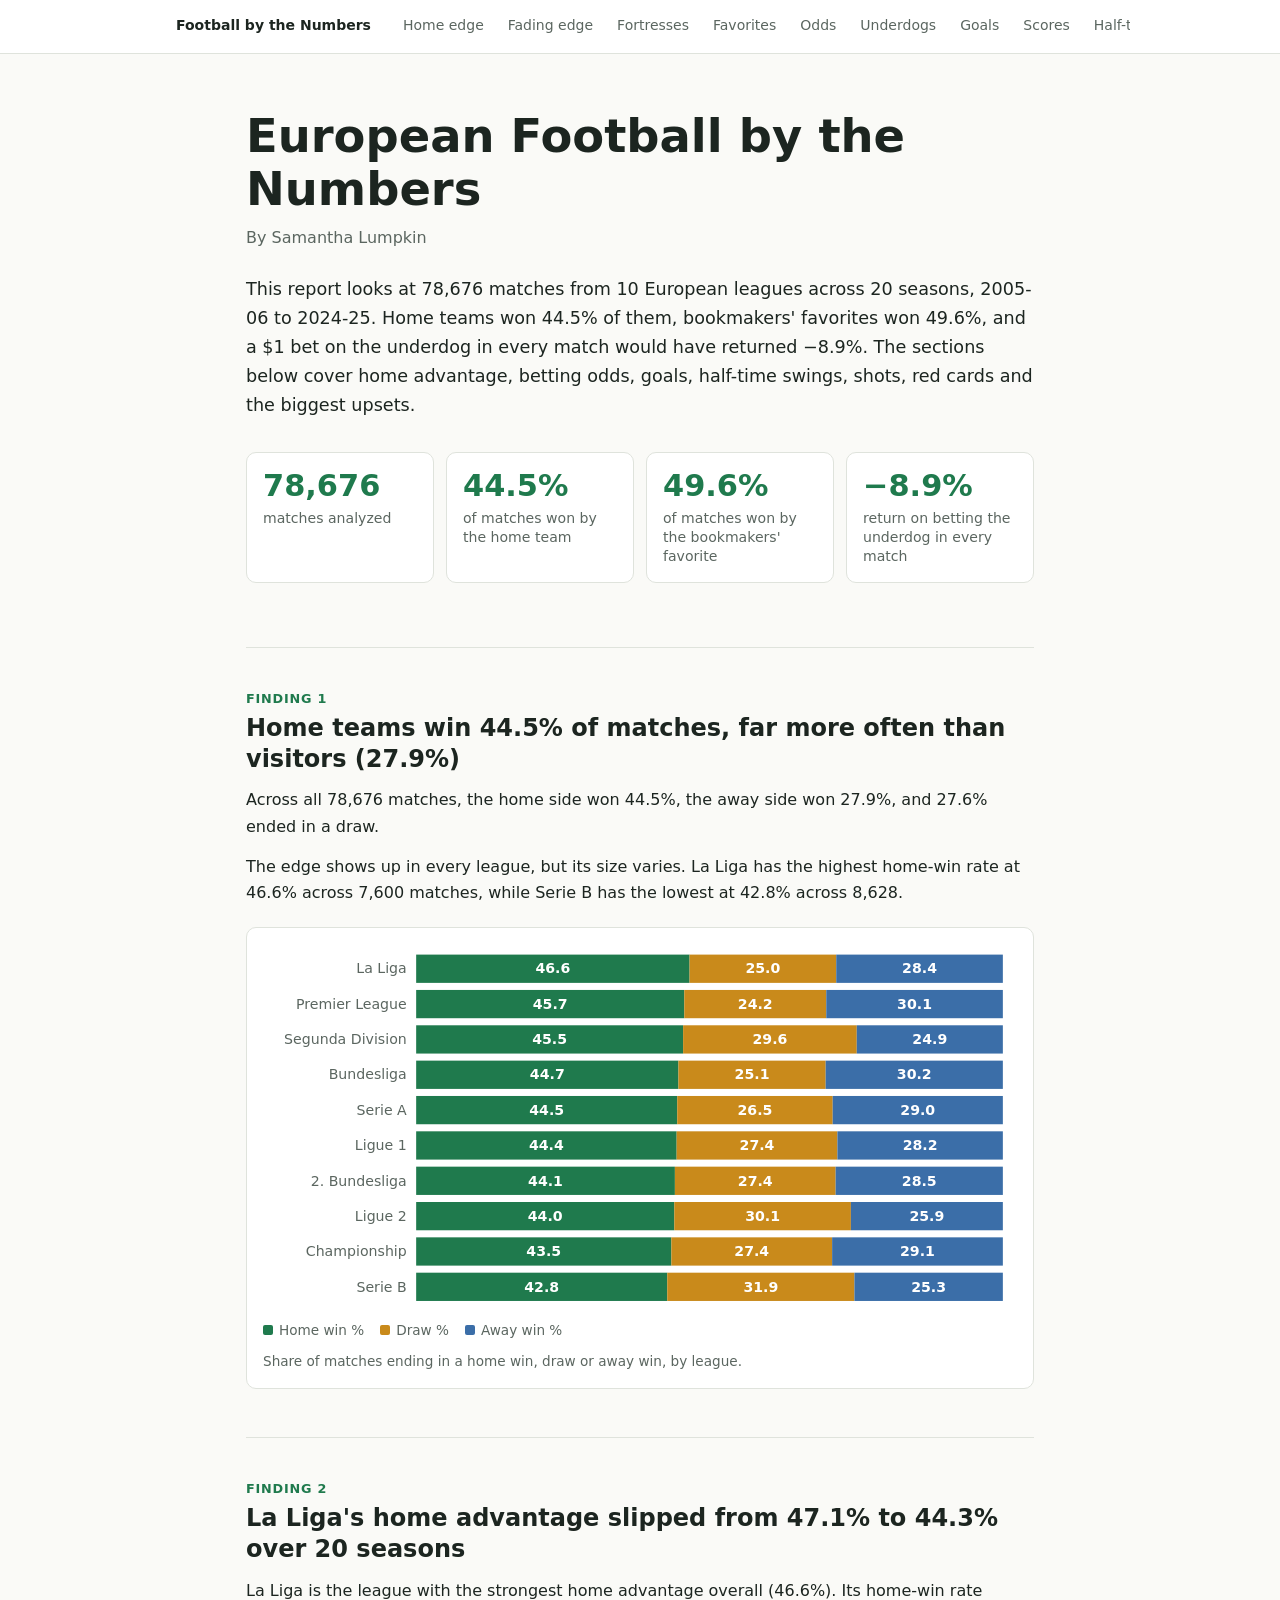
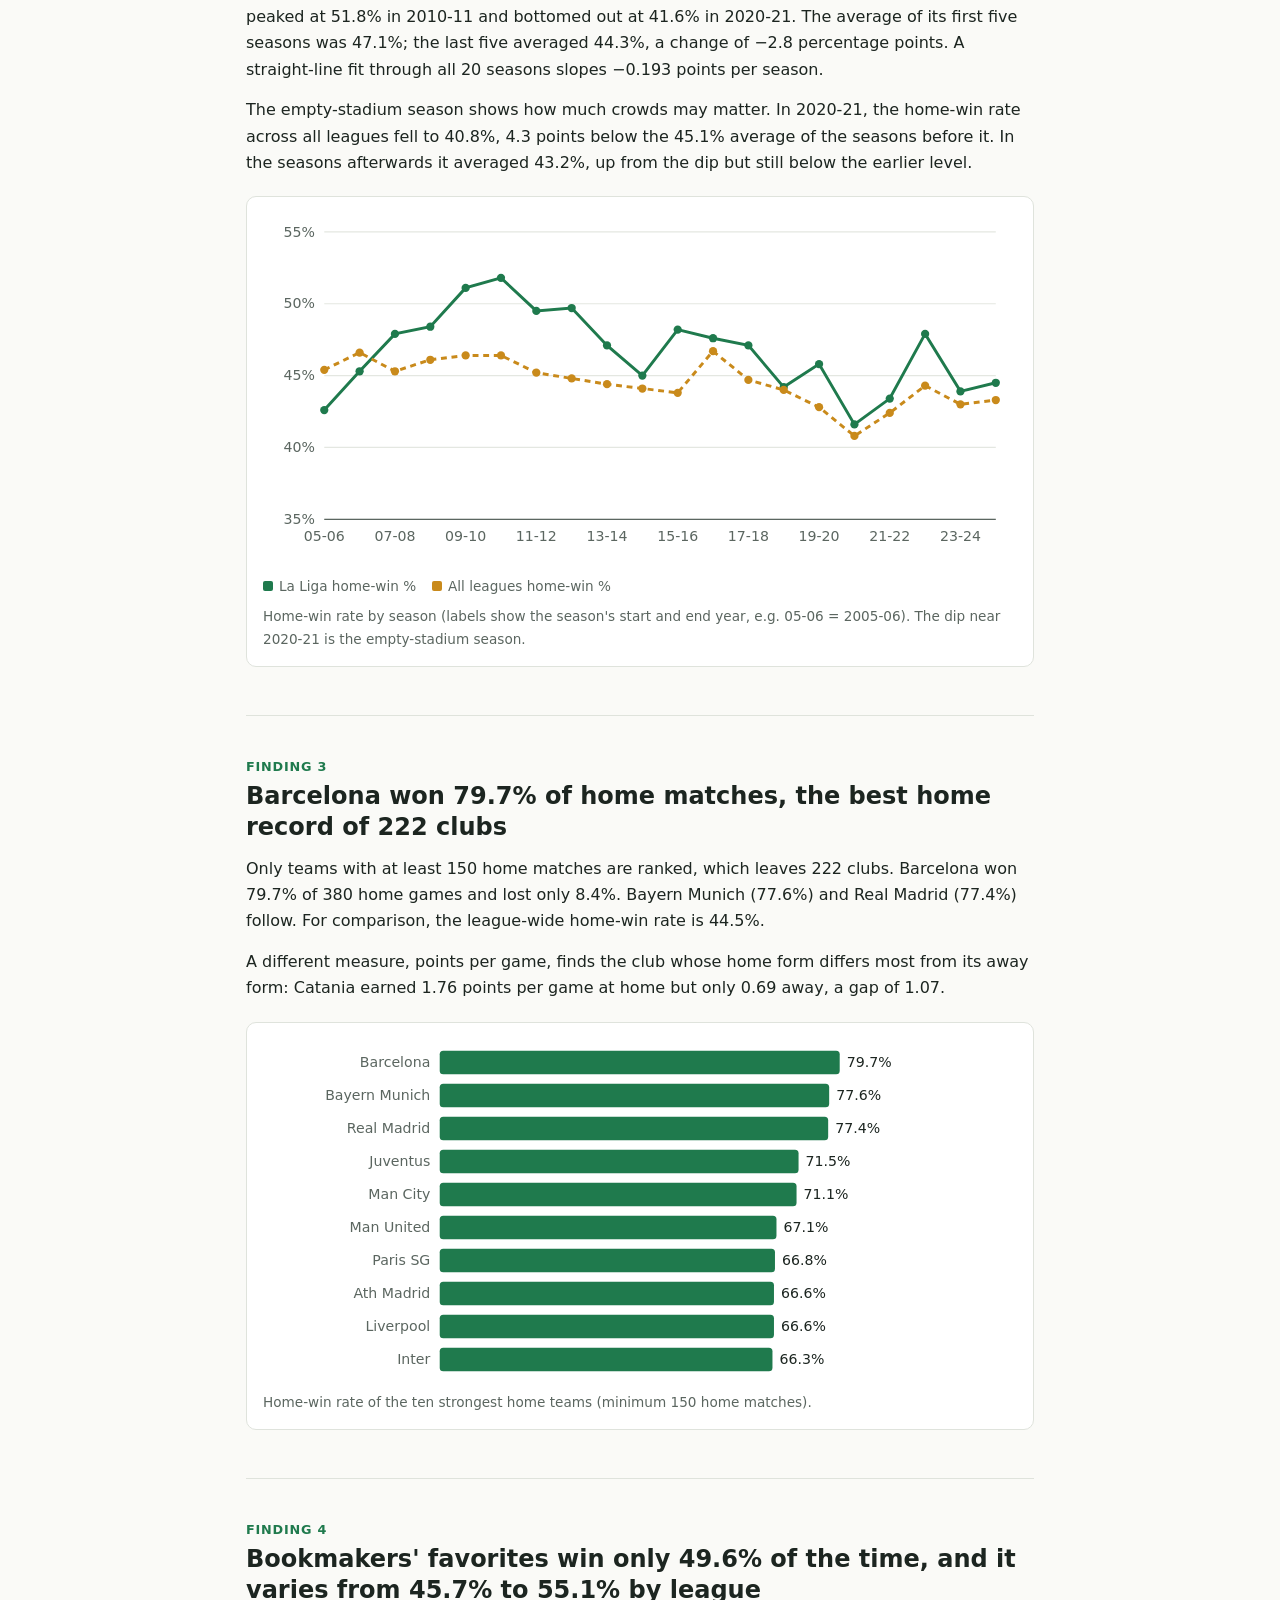
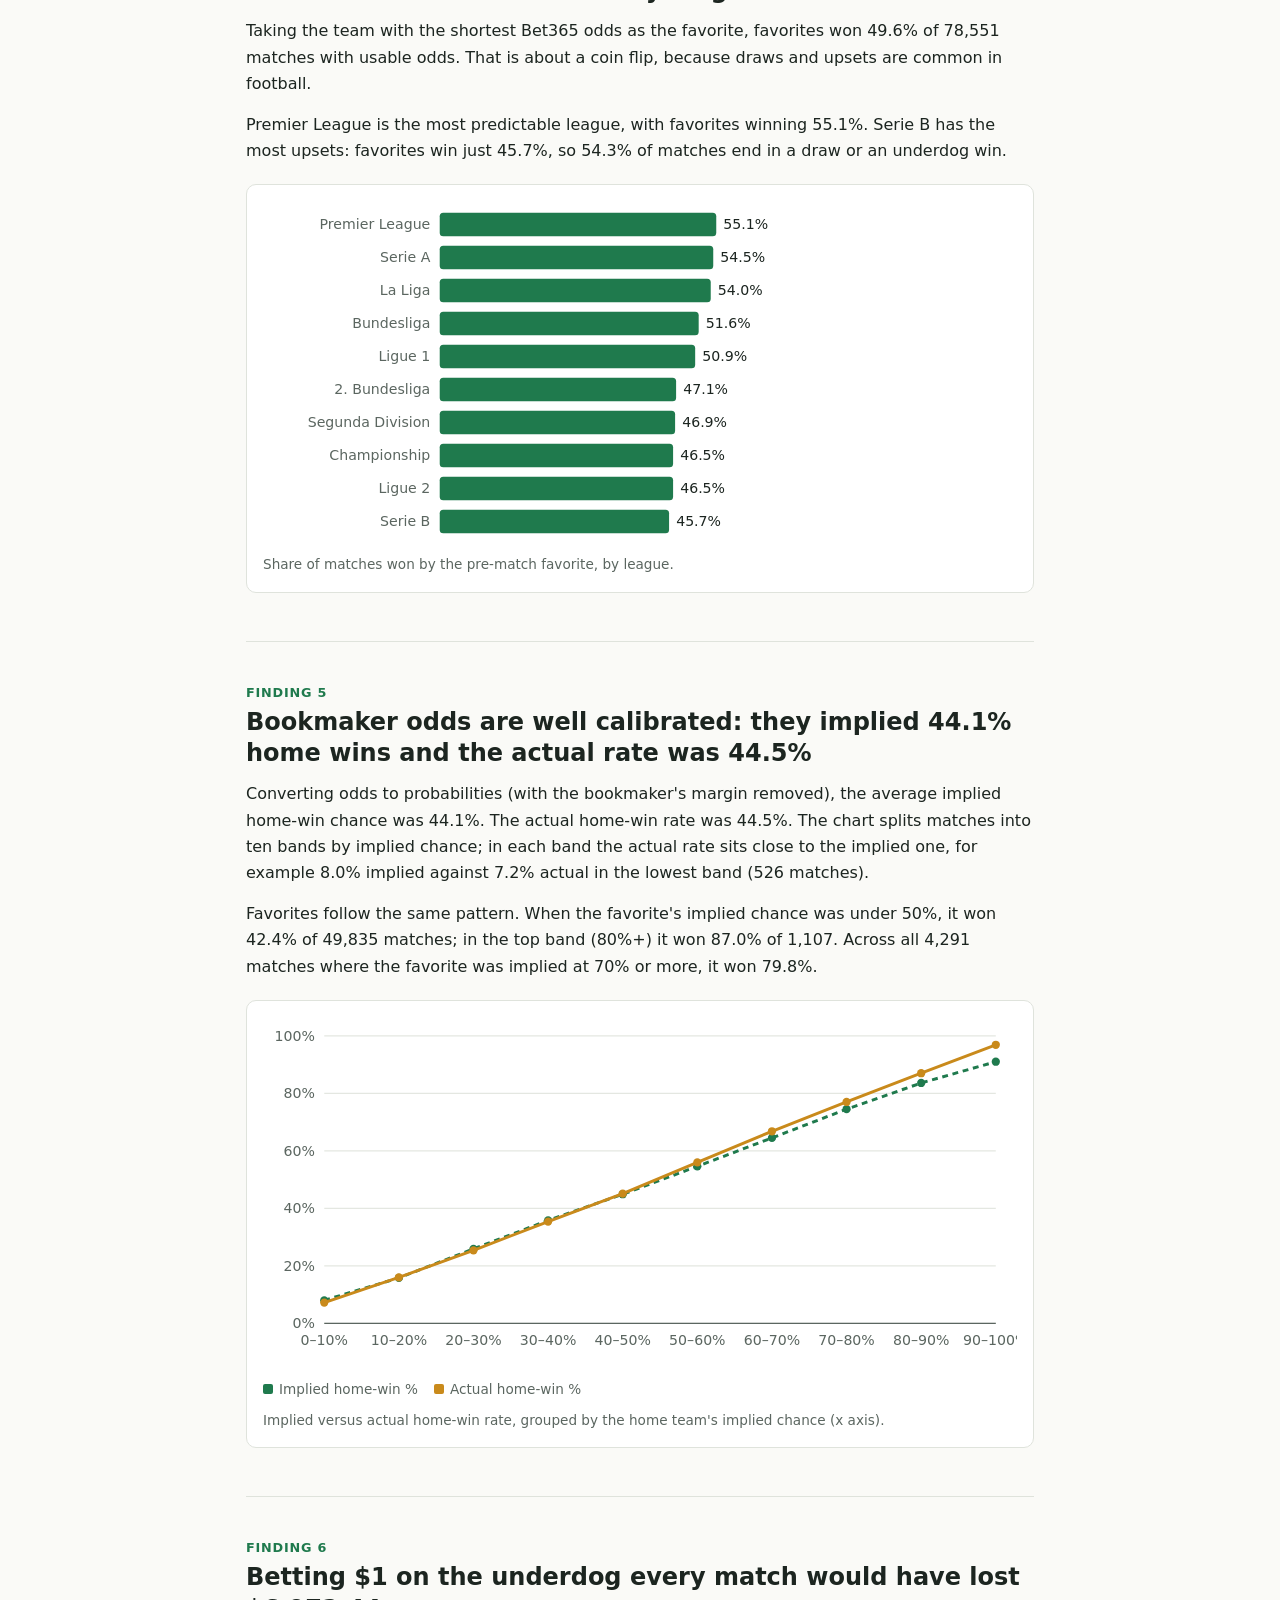
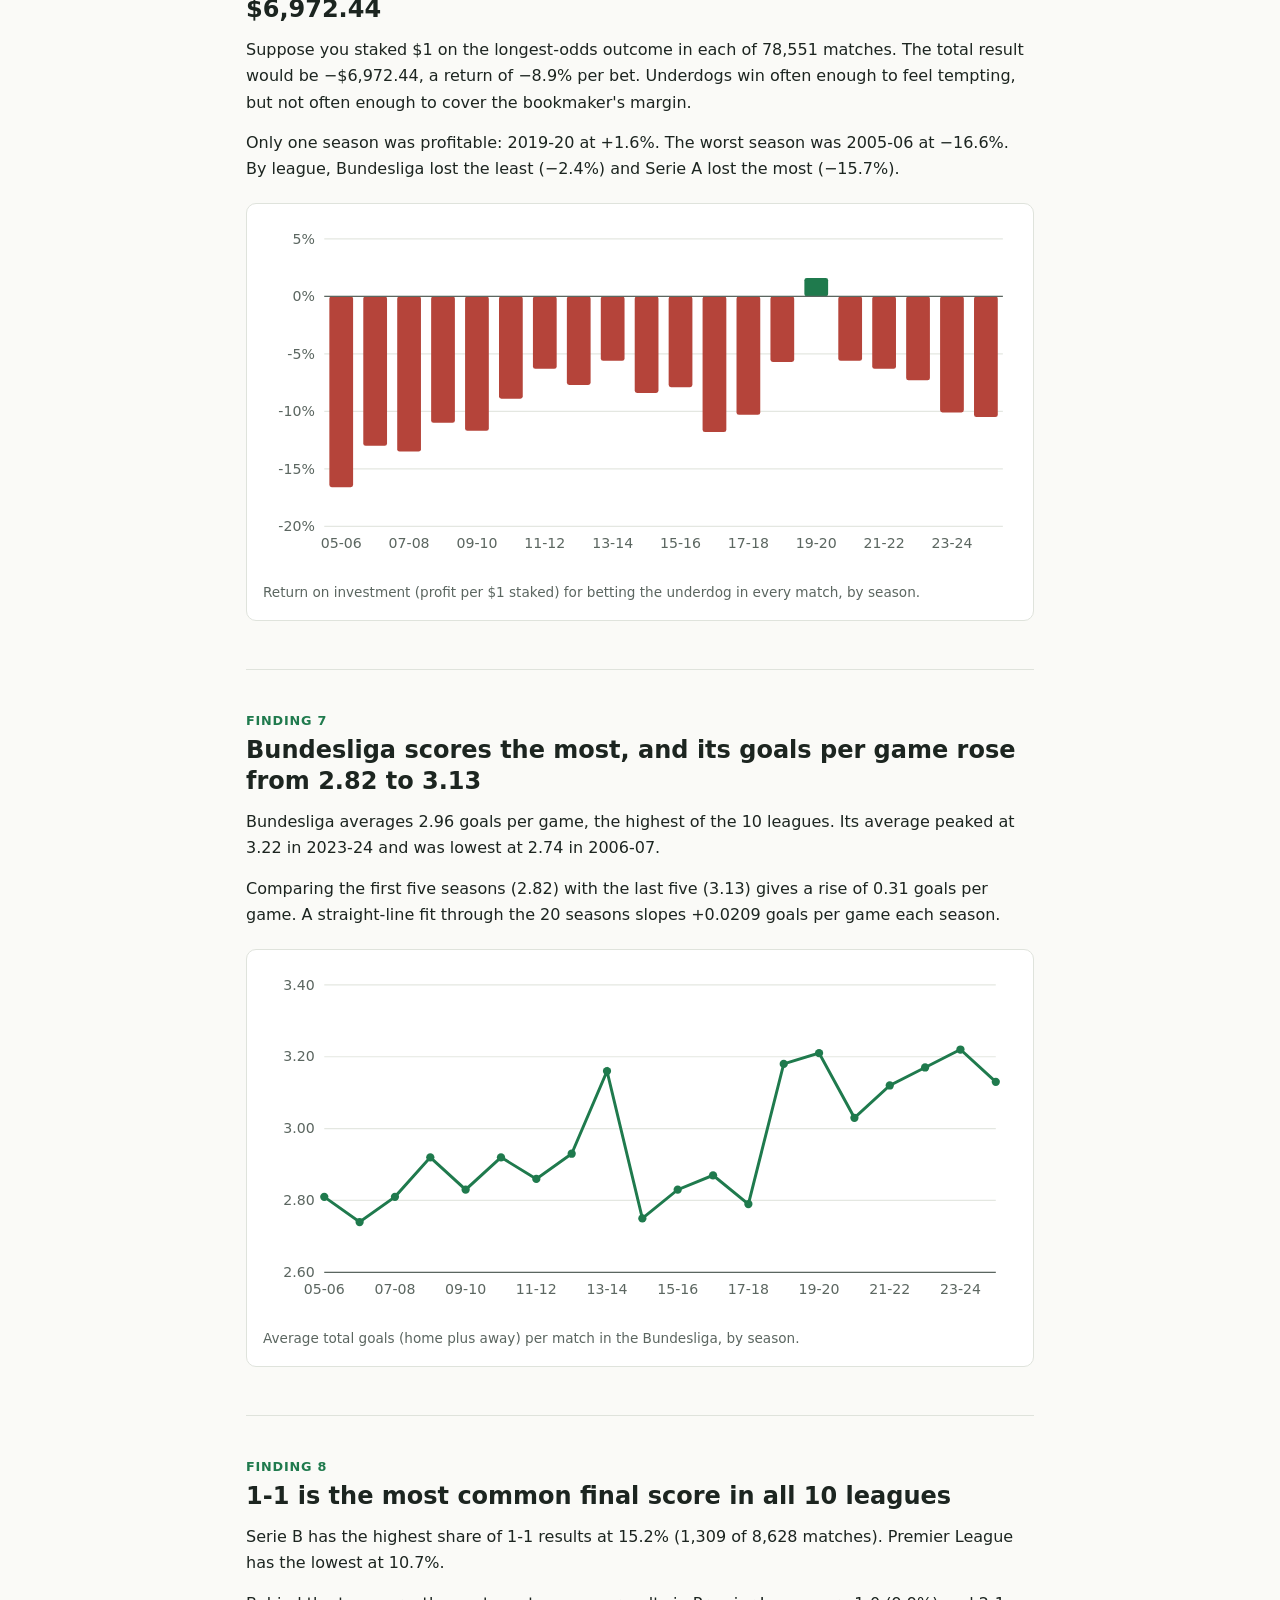
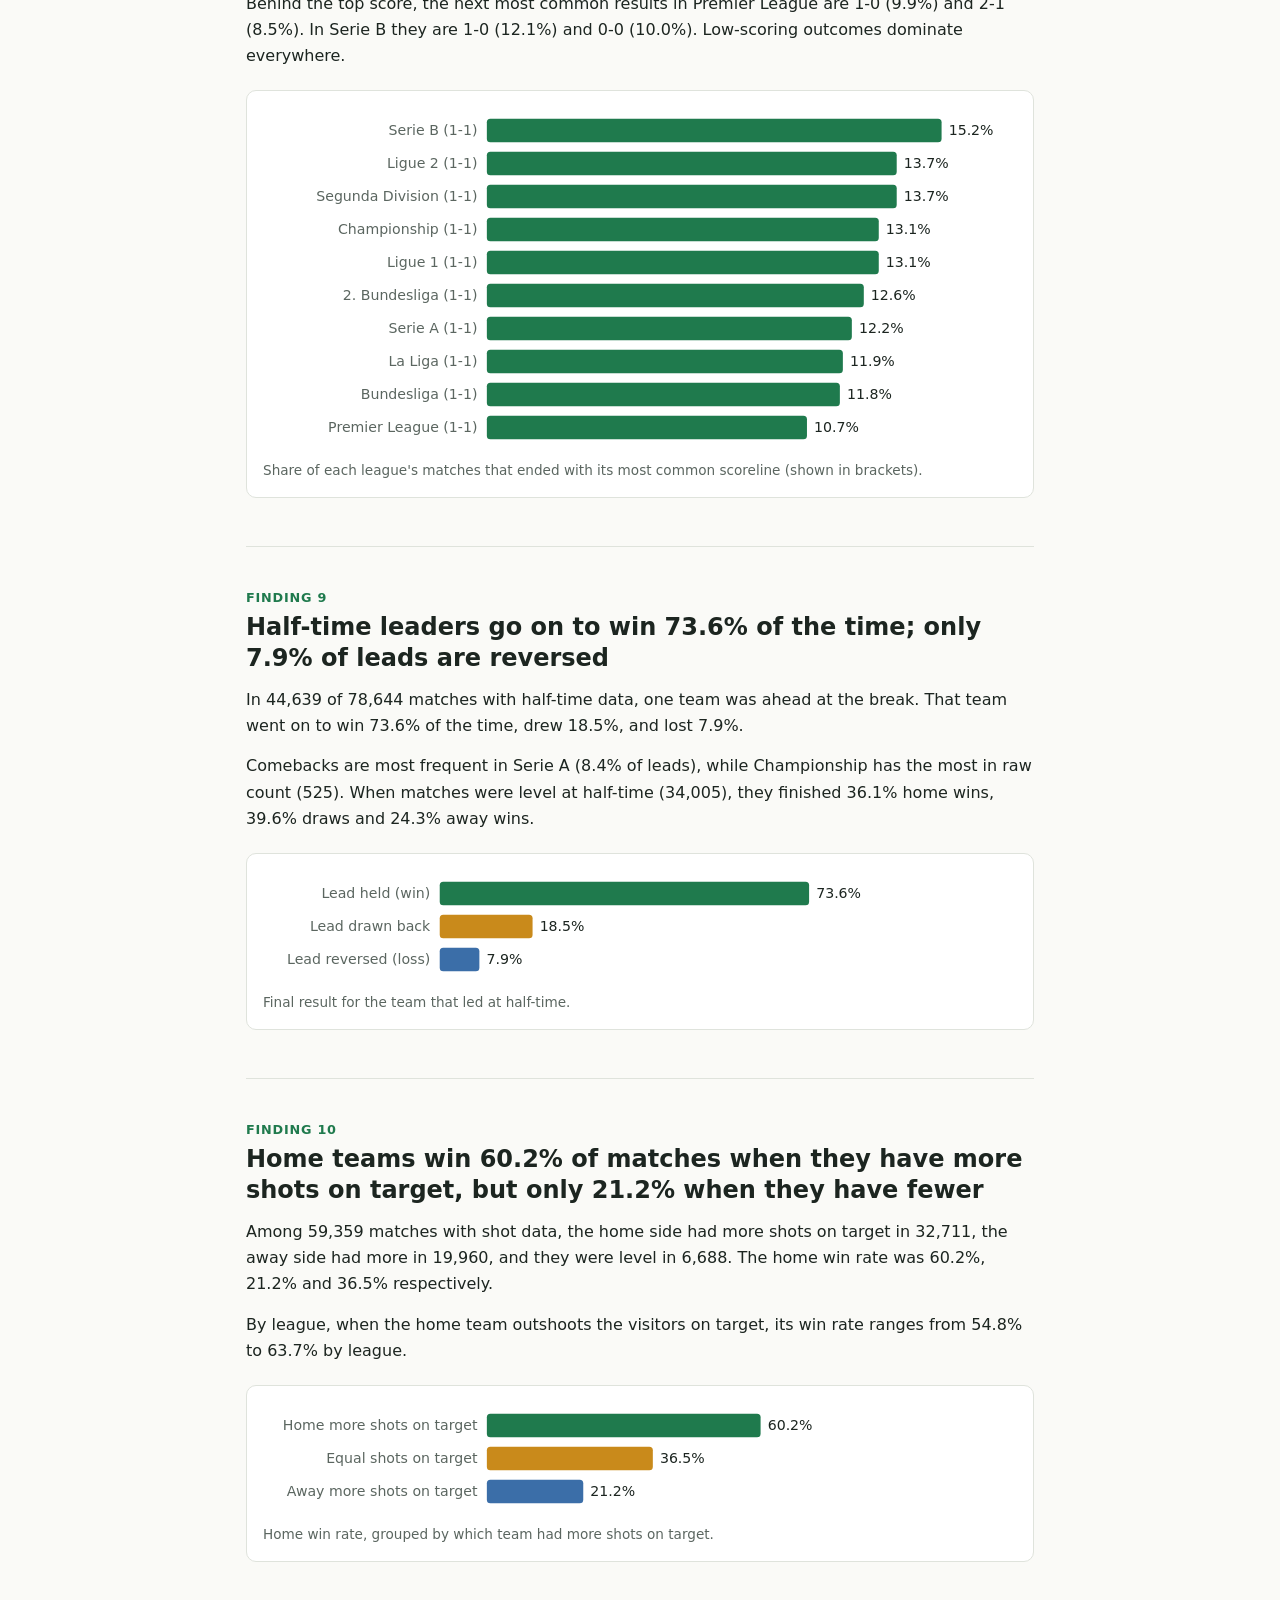
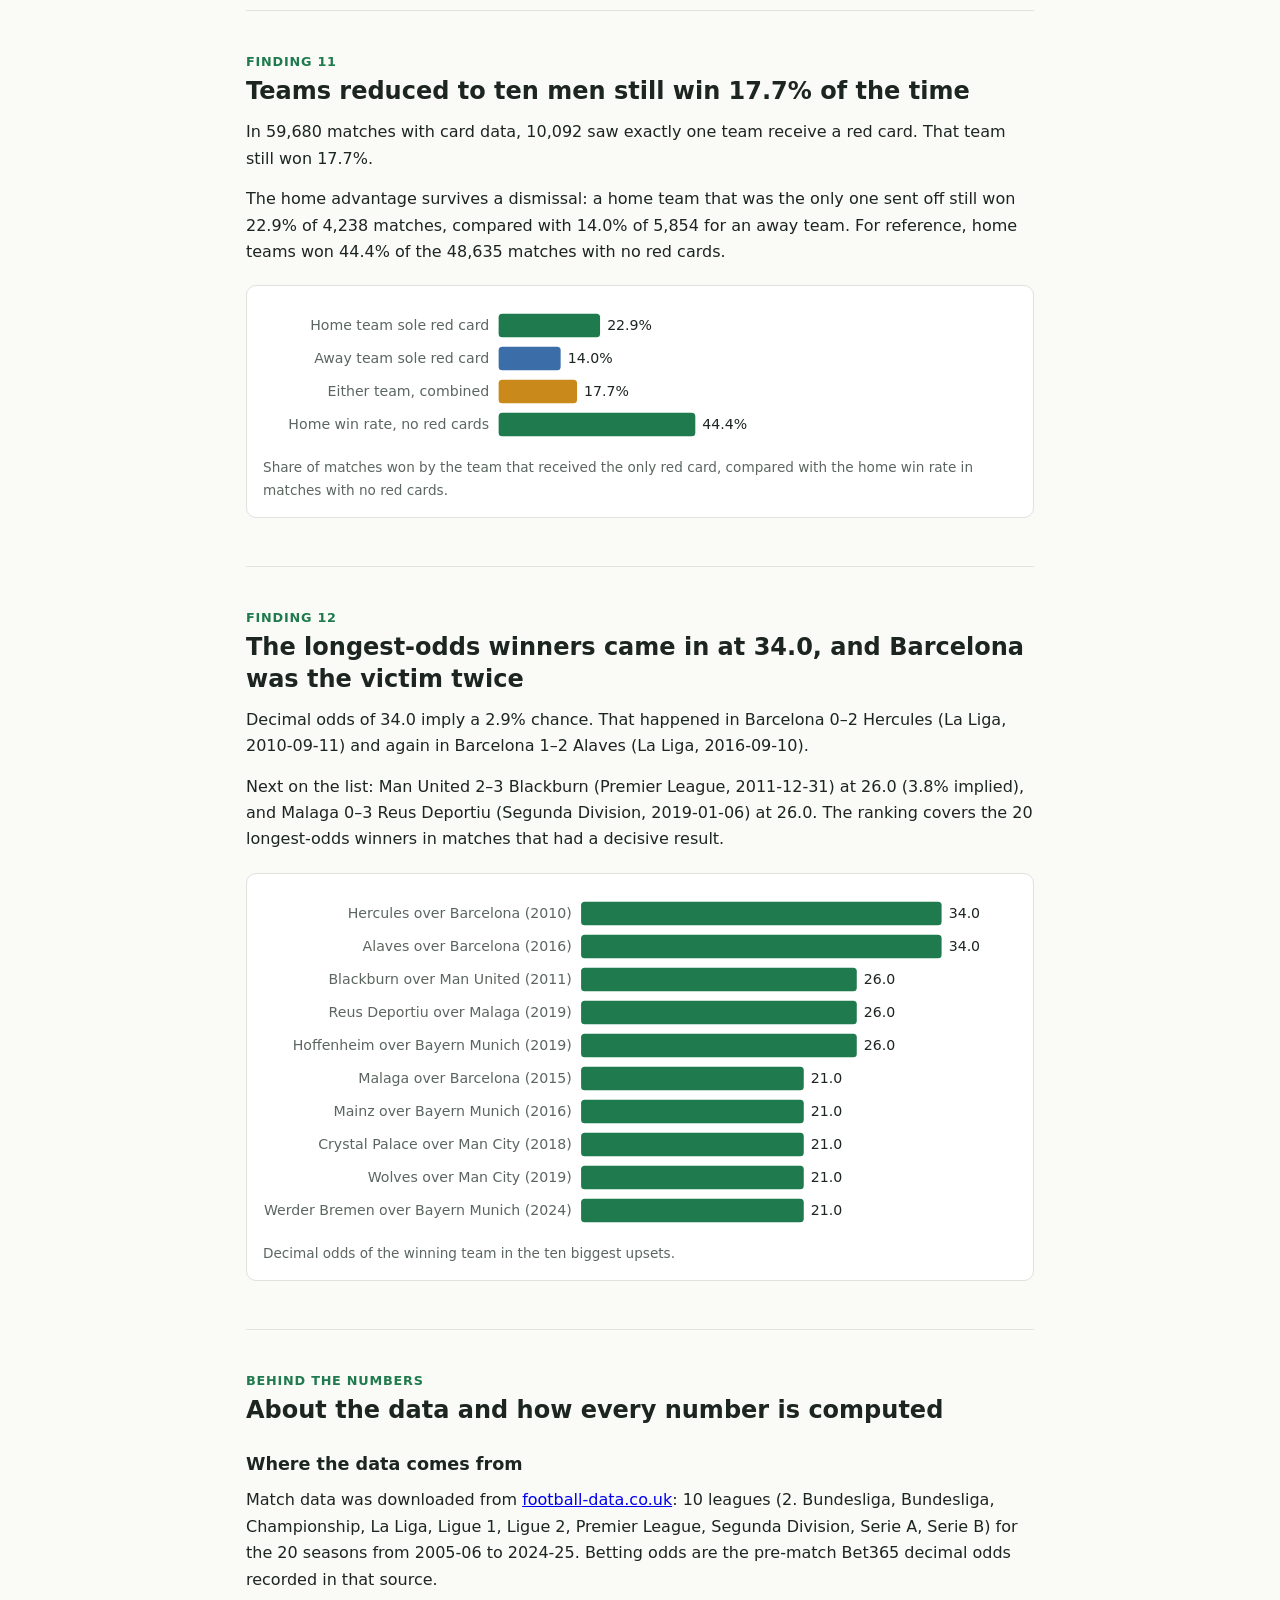
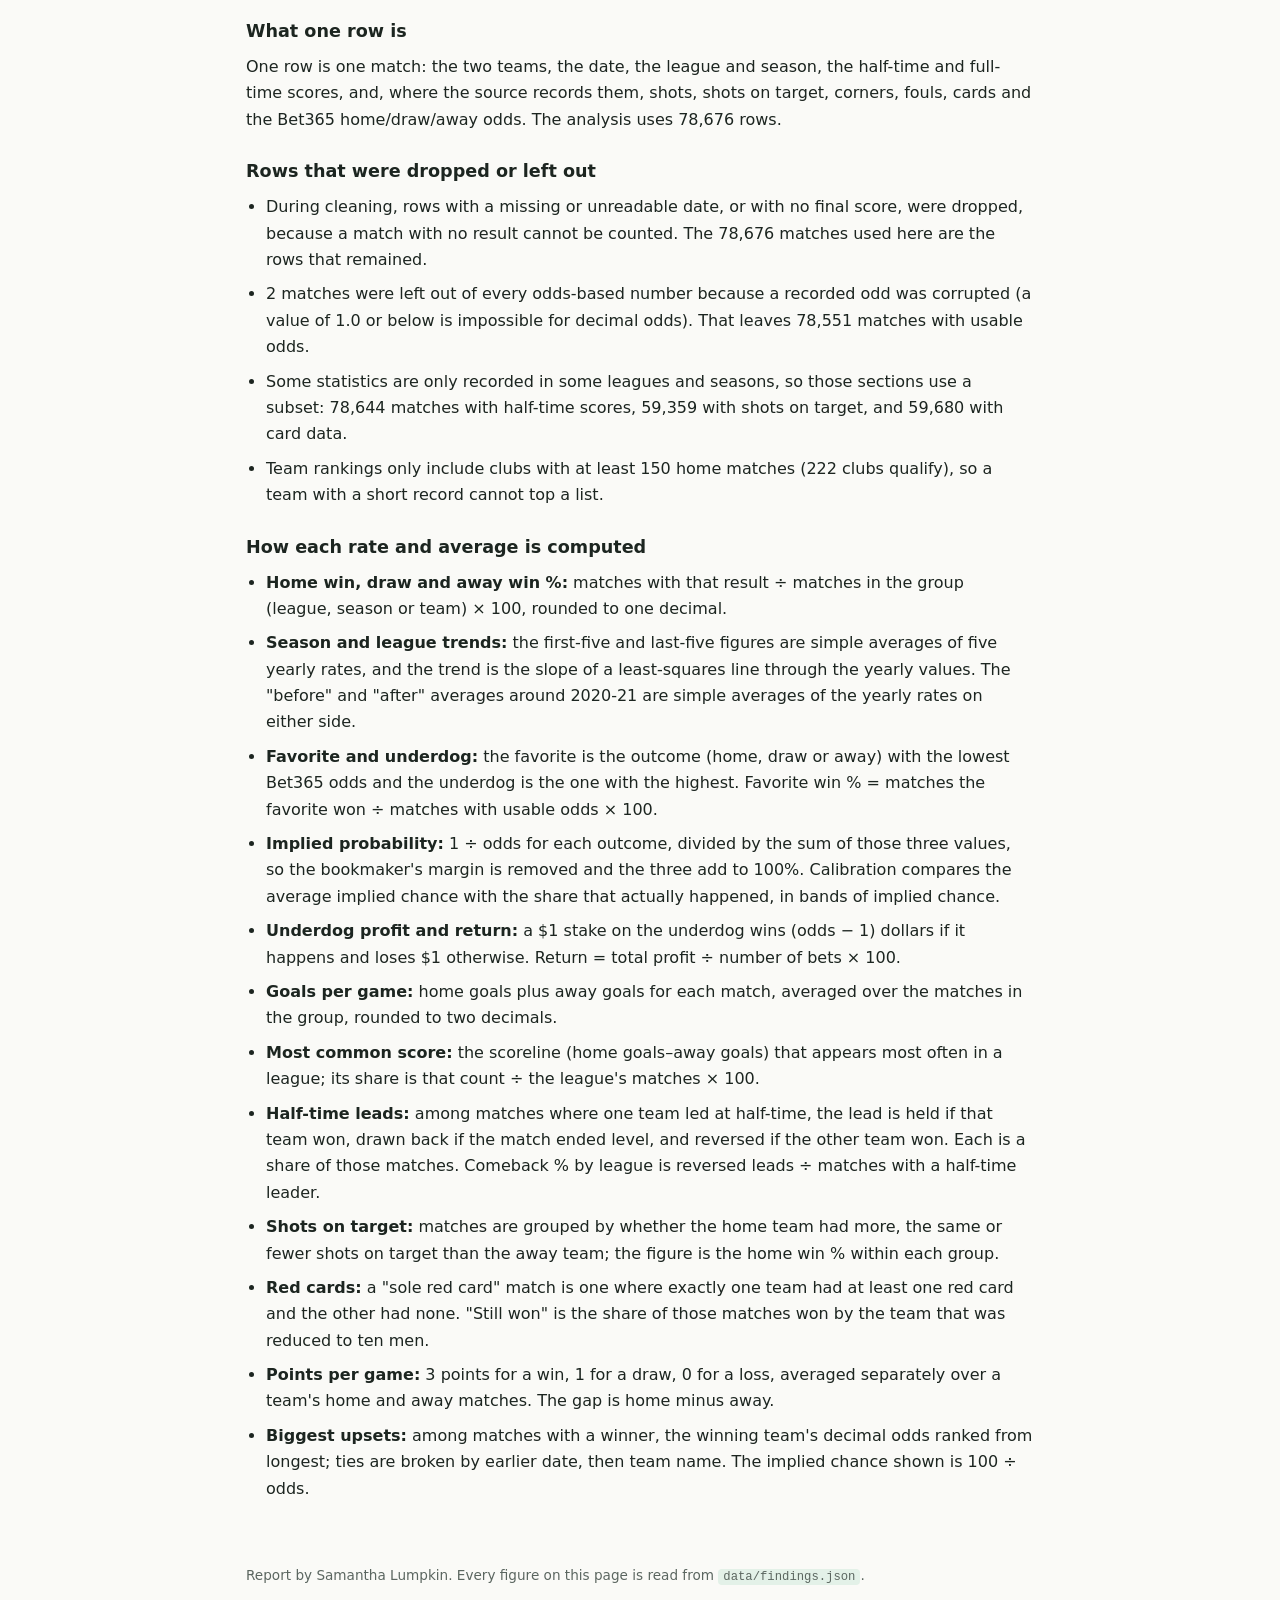
==== index.html @ 9ff1432f "Add report page: index.html, script.js, style.css Co-Authored-By: Claude Sonnet 5.5 <noreply@anthrop" ====
<!DOCTYPE html>
<html lang="en">
<head>
  <meta charset="utf-8">
  <meta name="viewport" content="width=device-width, initial-scale=1">
  <title>European Football by the Numbers</title>
  <meta name="description" content="Twenty seasons of results, odds, goals, half-time swings and cards from ten European football leagues.">
  <link rel="stylesheet" href="style.css">
</head>
<body>

<nav class="nav" aria-label="Report sections">
  <div class="nav-inner">
    <a class="brand" href="#top">Football by the Numbers</a>
    <a href="#home-advantage">Home edge</a>
    <a href="#fading-edge">Fading edge</a>
    <a href="#fortresses">Fortresses</a>
    <a href="#favorites">Favorites</a>
    <a href="#calibration">Odds</a>
    <a href="#underdogs">Underdogs</a>
    <a href="#goals">Goals</a>
    <a href="#scores">Scores</a>
    <a href="#half-time">Half-time</a>
    <a href="#shots">Shots</a>
    <a href="#red-cards">Red cards</a>
    <a href="#upsets">Upsets</a>
    <a href="#data">Data &amp; methods</a>
  </div>
</nav>

<main class="wrap" id="top">
  <header class="hero">
    <h1>European Football by the Numbers</h1>
    <p class="byline">By Samantha Lumpkin</p>
    <p class="summary" id="summary">Loading…</p>
    <div class="stats" id="stats"></div>
  </header>

  <div id="error" class="error" hidden></div>

  <section class="finding" id="home-advantage">
    <div class="kicker">Finding 1</div><h2></h2><div class="text"></div>
    <figure class="chart"><div class="plot"></div><figcaption></figcaption></figure>
  </section>

  <section class="finding" id="fading-edge">
    <div class="kicker">Finding 2</div><h2></h2><div class="text"></div>
    <figure class="chart"><div class="plot"></div><figcaption></figcaption></figure>
  </section>

  <section class="finding" id="fortresses">
    <div class="kicker">Finding 3</div><h2></h2><div class="text"></div>
    <figure class="chart"><div class="plot"></div><figcaption></figcaption></figure>
  </section>

  <section class="finding" id="favorites">
    <div class="kicker">Finding 4</div><h2></h2><div class="text"></div>
    <figure class="chart"><div class="plot"></div><figcaption></figcaption></figure>
  </section>

  <section class="finding" id="calibration">
    <div class="kicker">Finding 5</div><h2></h2><div class="text"></div>
    <figure class="chart"><div class="plot"></div><figcaption></figcaption></figure>
  </section>

  <section class="finding" id="underdogs">
    <div class="kicker">Finding 6</div><h2></h2><div class="text"></div>
    <figure class="chart"><div class="plot"></div><figcaption></figcaption></figure>
  </section>

  <section class="finding" id="goals">
    <div class="kicker">Finding 7</div><h2></h2><div class="text"></div>
    <figure class="chart"><div class="plot"></div><figcaption></figcaption></figure>
  </section>

  <section class="finding" id="scores">
    <div class="kicker">Finding 8</div><h2></h2><div class="text"></div>
    <figure class="chart"><div class="plot"></div><figcaption></figcaption></figure>
  </section>

  <section class="finding" id="half-time">
    <div class="kicker">Finding 9</div><h2></h2><div class="text"></div>
    <figure class="chart"><div class="plot"></div><figcaption></figcaption></figure>
  </section>

  <section class="finding" id="shots">
    <div class="kicker">Finding 10</div><h2></h2><div class="text"></div>
    <figure class="chart"><div class="plot"></div><figcaption></figcaption></figure>
  </section>

  <section class="finding" id="red-cards">
    <div class="kicker">Finding 11</div><h2></h2><div class="text"></div>
    <figure class="chart"><div class="plot"></div><figcaption></figcaption></figure>
  </section>

  <section class="finding" id="upsets">
    <div class="kicker">Finding 12</div><h2></h2><div class="text"></div>
    <figure class="chart"><div class="plot"></div><figcaption></figcaption></figure>
  </section>

  <section class="method" id="data">
    <div class="kicker">Behind the numbers</div>
    <h2>About the data and how every number is computed</h2>
    <div class="text"></div>
  </section>

  <footer>Report by Samantha Lumpkin. Every figure on this page is read from <code>data/findings.json</code>.</footer>
</main>

<script src="script.js"></script>
</body>
</html>
---- style.css ----
:root {
  --bg: #fafaf7;
  --surface: #ffffff;
  --text: #1c2520;
  --muted: #5b6660;
  --border: #dfe3dc;
  --accent: #1f7a4d;
  --accent-soft: #e3f1e8;
  --c1: #1f7a4d;
  --c2: #c98a1b;
  --c3: #3b6ea8;
  --neg: #b5443a;
  --grid: #e4e7e1;
}

@media (prefers-color-scheme: dark) {
  :root {
    --bg: #131815;
    --surface: #1b221e;
    --text: #e8ece8;
    --muted: #9aa6a0;
    --border: #2c3630;
    --accent: #5cc48b;
    --accent-soft: #1f3327;
    --c1: #4fb37d;
    --c2: #e0a840;
    --c3: #6c9fd8;
    --neg: #e0776d;
    --grid: #2a332e;
  }
}

* { box-sizing: border-box; }
html { scroll-behavior: smooth; scroll-padding-top: 64px; }

body {
  margin: 0;
  background: var(--bg);
  color: var(--text);
  font: 16px/1.65 system-ui, -apple-system, "Segoe UI", Roboto, sans-serif;
}

/* ---------- nav ---------- */
.nav {
  position: sticky;
  top: 0;
  z-index: 10;
  background: var(--surface);
  border-bottom: 1px solid var(--border);
}
.nav-inner {
  max-width: 980px;
  margin: 0 auto;
  padding: 0 16px;
  display: flex;
  gap: 4px;
  align-items: center;
  overflow-x: auto;
  white-space: nowrap;
}
.nav a {
  color: var(--muted);
  text-decoration: none;
  font-size: 14px;
  padding: 14px 10px;
  border-bottom: 2px solid transparent;
}
.nav a:hover, .nav a.active { color: var(--accent); border-bottom-color: var(--accent); }
.nav .brand { color: var(--text); font-weight: 700; margin-right: 8px; }

/* ---------- layout ---------- */
.wrap { max-width: 820px; margin: 0 auto; padding: 0 16px; }

header.hero { padding-block: 56px 24px; }
header.hero h1 { font-size: clamp(2rem, 5vw, 2.9rem); line-height: 1.15; margin: 0 0 8px; }
.byline { color: var(--muted); margin: 0 0 24px; }
.summary { font-size: 1.1rem; margin: 0; }

.stats {
  display: grid;
  grid-template-columns: repeat(4, 1fr);
  gap: 12px;
  margin-block: 32px 8px;
}
.stat {
  background: var(--surface);
  border: 1px solid var(--border);
  border-radius: 10px;
  padding: 16px;
}
.stat .num { font-size: 1.9rem; font-weight: 700; color: var(--accent); line-height: 1.1; }
.stat .label { color: var(--muted); font-size: 0.88rem; margin-top: 6px; line-height: 1.35; }

section.finding, section.method { padding-block: 40px 8px; border-top: 1px solid var(--border); margin-top: 32px; }
section h2 { font-size: 1.5rem; line-height: 1.3; margin: 0 0 12px; }
section p { margin: 0 0 14px; }
.kicker { color: var(--accent); font-size: 0.8rem; font-weight: 700; letter-spacing: 0.06em; text-transform: uppercase; margin-bottom: 4px; }

figure.chart {
  margin: 20px 0 8px;
  padding: 16px;
  background: var(--surface);
  border: 1px solid var(--border);
  border-radius: 10px;
}
figure.chart svg { display: block; width: 100%; height: auto; }
figure.chart figcaption { color: var(--muted); font-size: 0.85rem; margin-top: 8px; }

.legend { display: flex; flex-wrap: wrap; gap: 6px 16px; margin-top: 8px; font-size: 0.85rem; color: var(--muted); }
.legend span::before {
  content: ""; display: inline-block; width: 10px; height: 10px; border-radius: 2px;
  margin-right: 6px; background: currentColor; vertical-align: baseline;
}
.legend .l1::before { background: var(--c1); }
.legend .l2::before { background: var(--c2); }
.legend .l3::before { background: var(--c3); }

/* ---------- svg chart parts ---------- */
svg text { fill: var(--muted); font-size: 12px; font-family: inherit; }
svg .val { fill: var(--text); }
svg .inbar { fill: #fff; font-weight: 600; }
svg .grid { stroke: var(--grid); stroke-width: 1; }
svg .axis { stroke: var(--muted); stroke-width: 1; }
svg .c1 { fill: var(--c1); } svg .c2 { fill: var(--c2); } svg .c3 { fill: var(--c3); } svg .neg { fill: var(--neg); }
svg .s1 { stroke: var(--c1); fill: none; stroke-width: 2.5; }
svg .s2 { stroke: var(--c2); fill: none; stroke-width: 2.5; }
svg .s3 { stroke: var(--c3); fill: none; stroke-width: 2.5; }
svg .p1 { fill: var(--c1); } svg .p2 { fill: var(--c2); } svg .p3 { fill: var(--c3); }
svg .dash { stroke-dasharray: 5 4; }

/* ---------- closing section ---------- */
section.method h3 { font-size: 1.1rem; margin: 24px 0 8px; }
section.method ul { padding-left: 20px; margin: 0 0 14px; }
section.method li { margin-bottom: 8px; }
code { background: var(--accent-soft); padding: 1px 5px; border-radius: 4px; font-size: 0.9em; }

.error {
  background: #fdeceb; color: #7a2019; border: 1px solid #f0b9b4;
  border-radius: 10px; padding: 16px; margin-block: 24px;
}

footer { padding-block: 40px 56px; color: var(--muted); font-size: 0.85rem; }

@media (max-width: 720px) {
  .stats { grid-template-columns: repeat(2, 1fr); }
}
@media (max-width: 380px) {
  .stats { grid-template-columns: 1fr; }
}
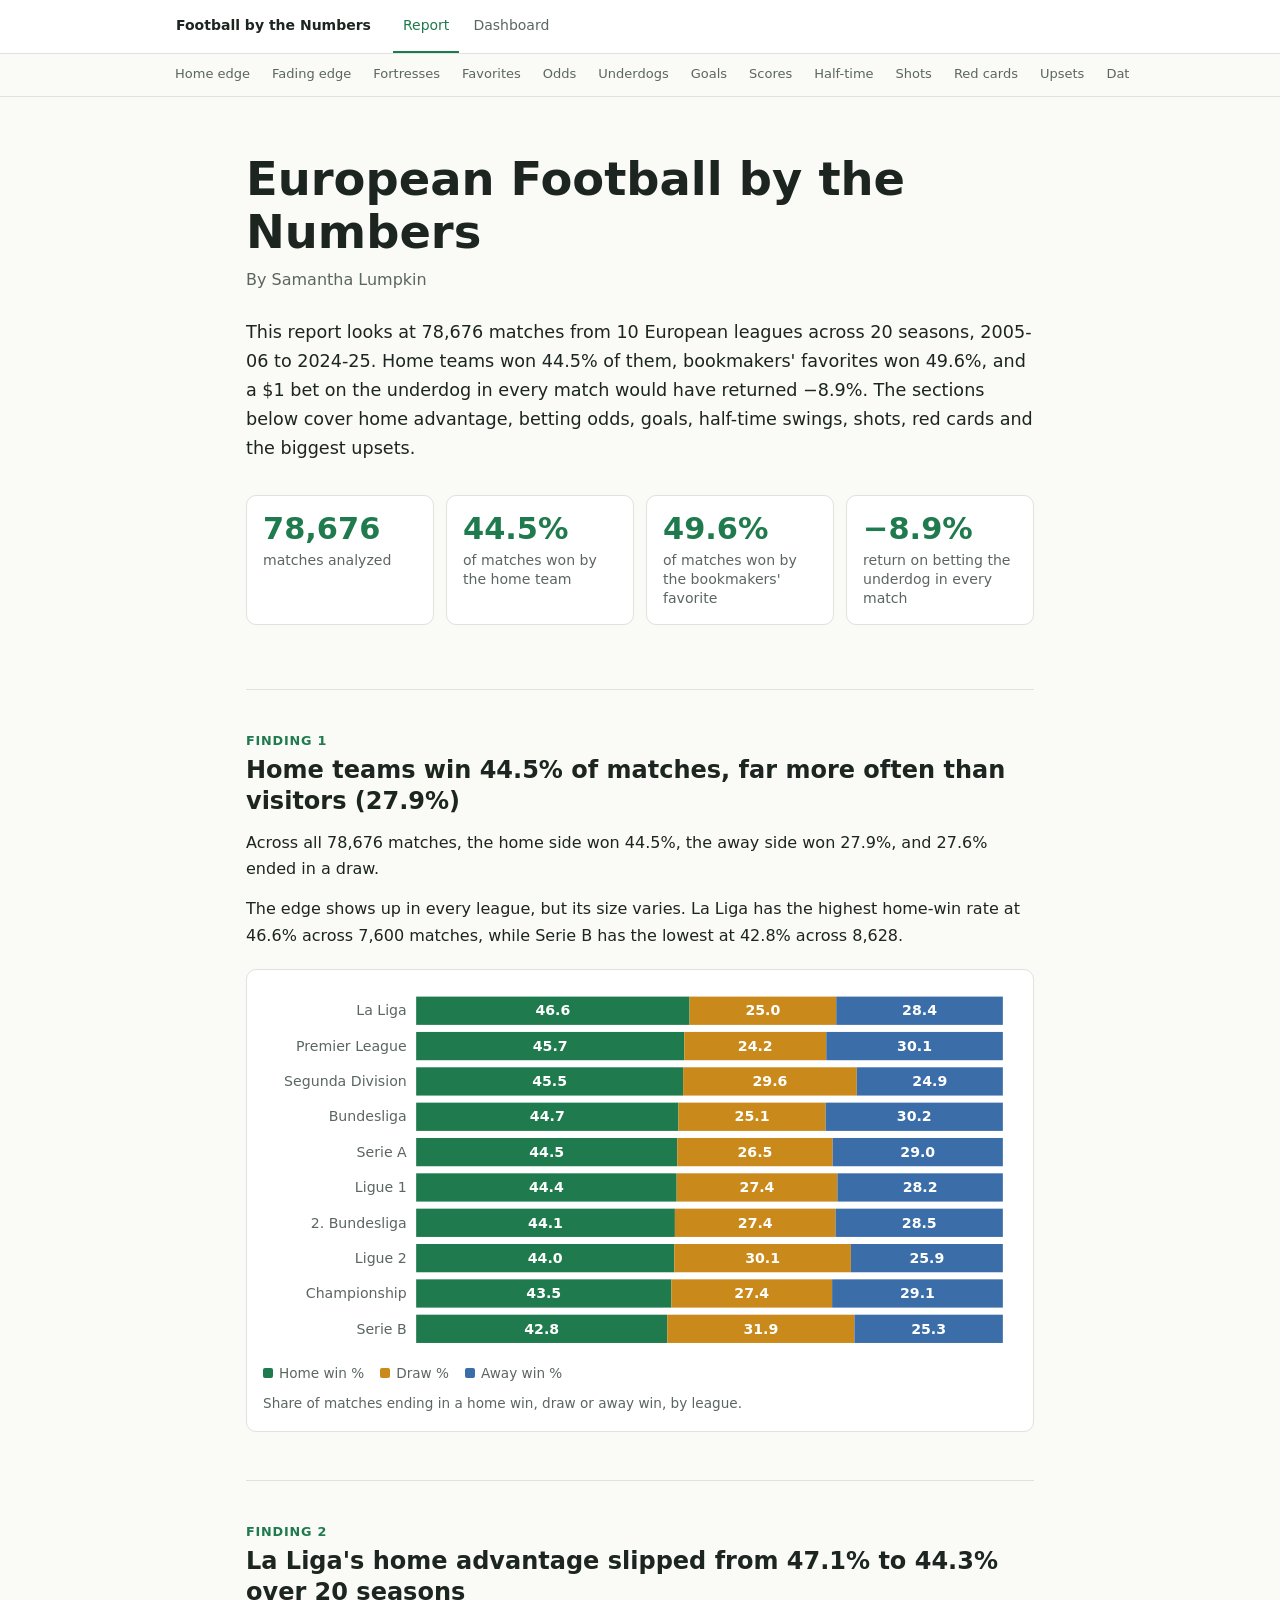
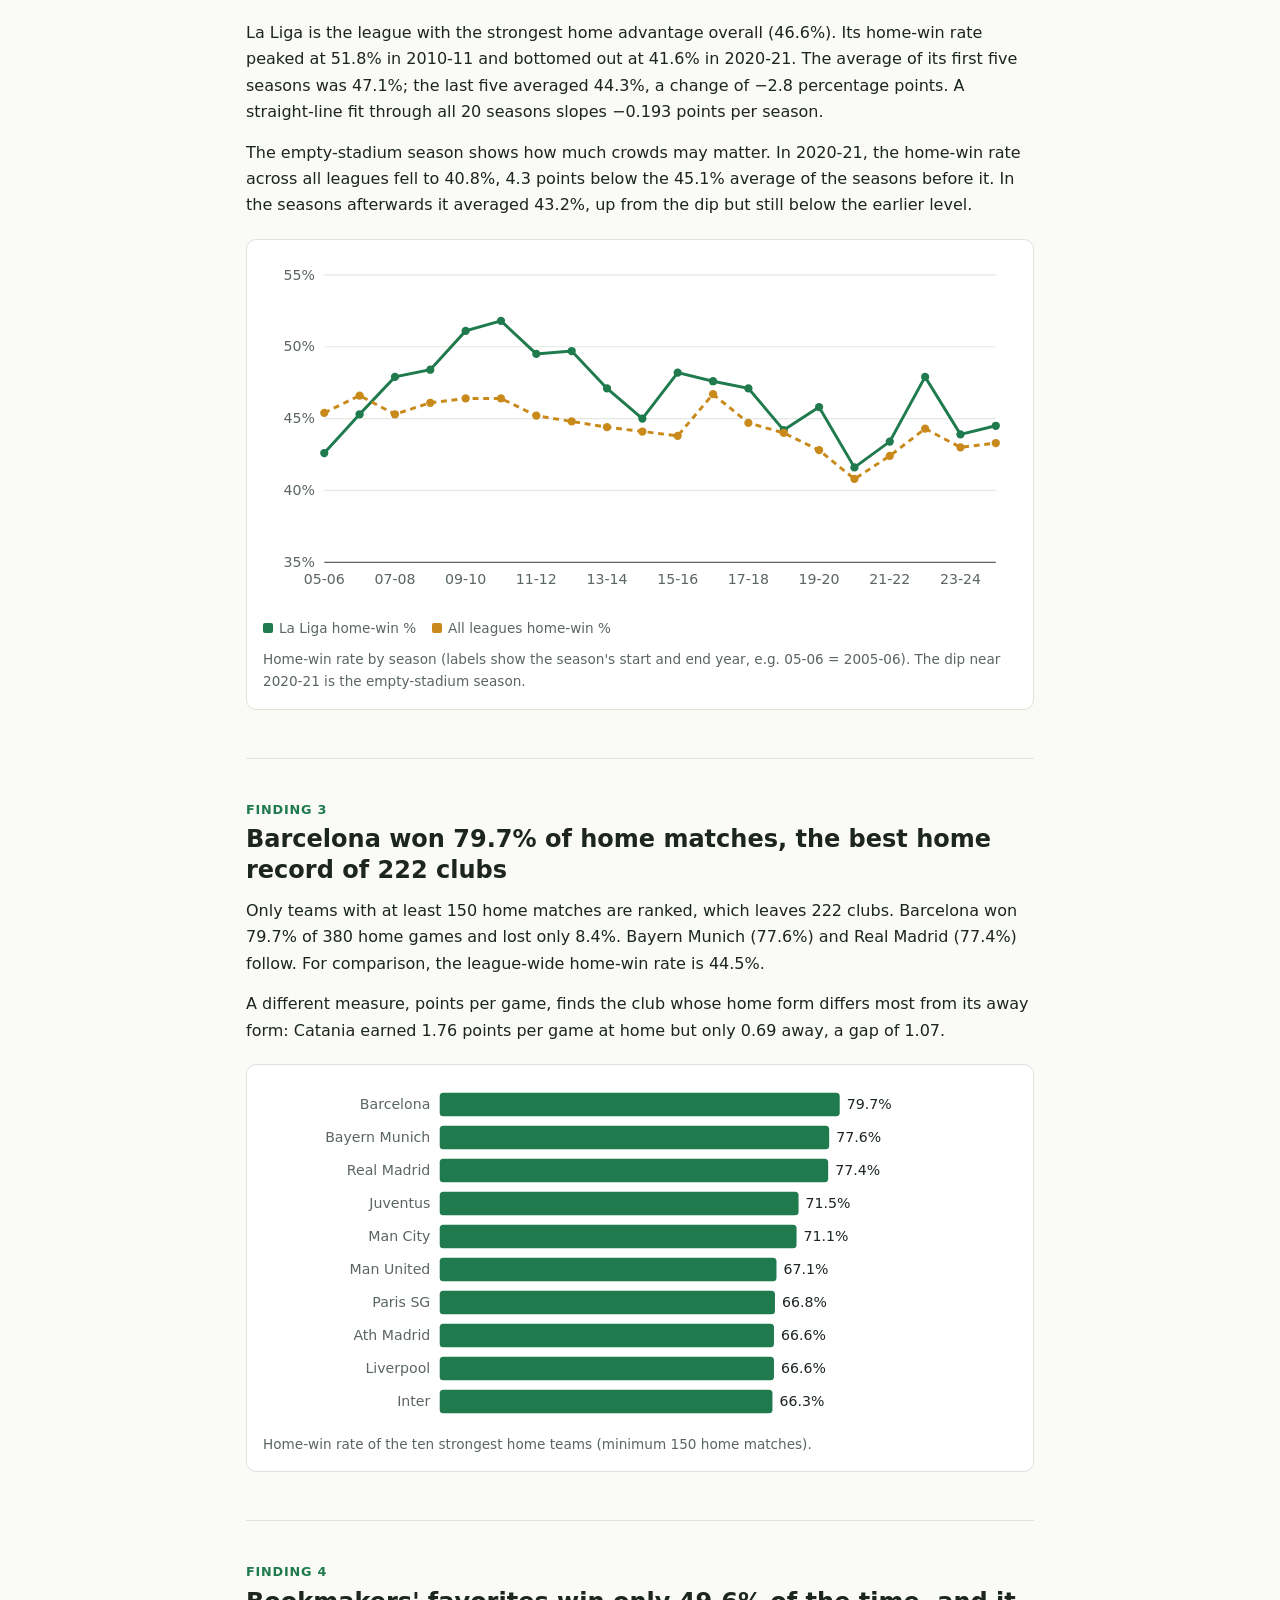
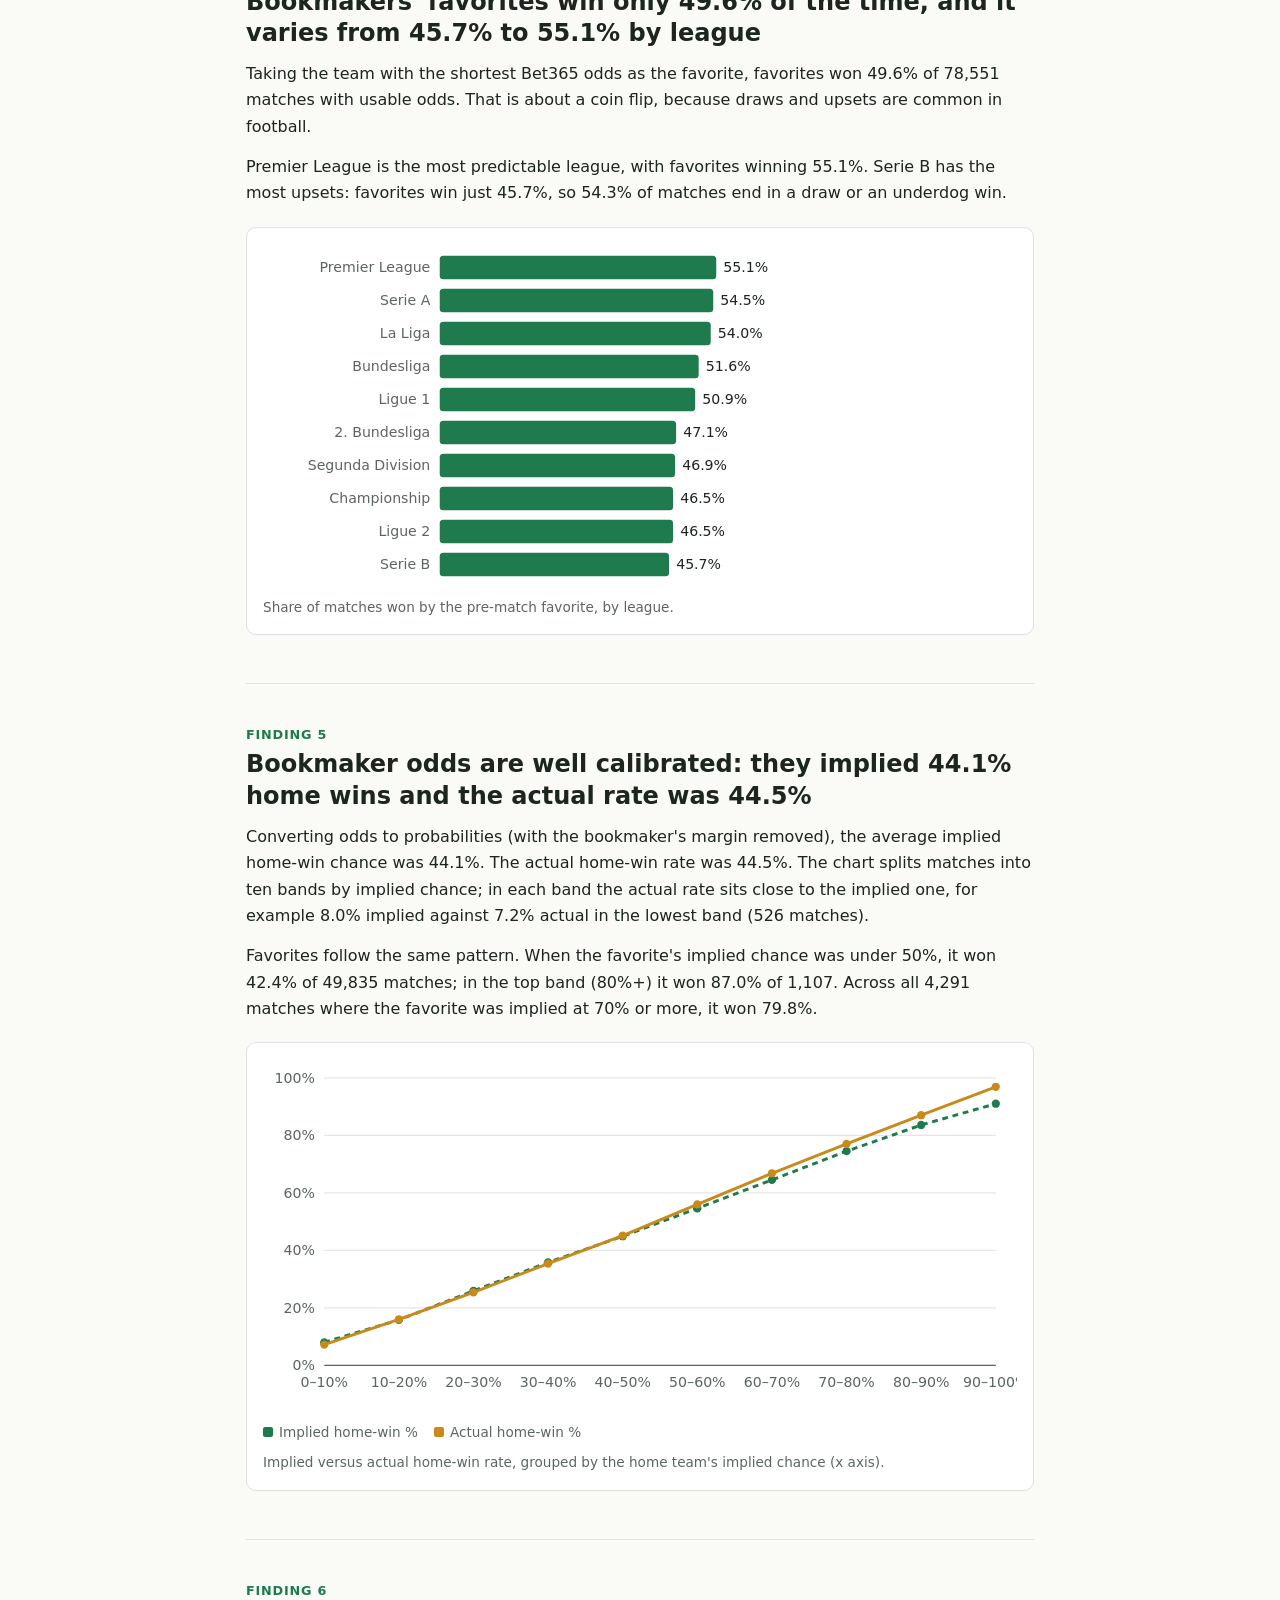
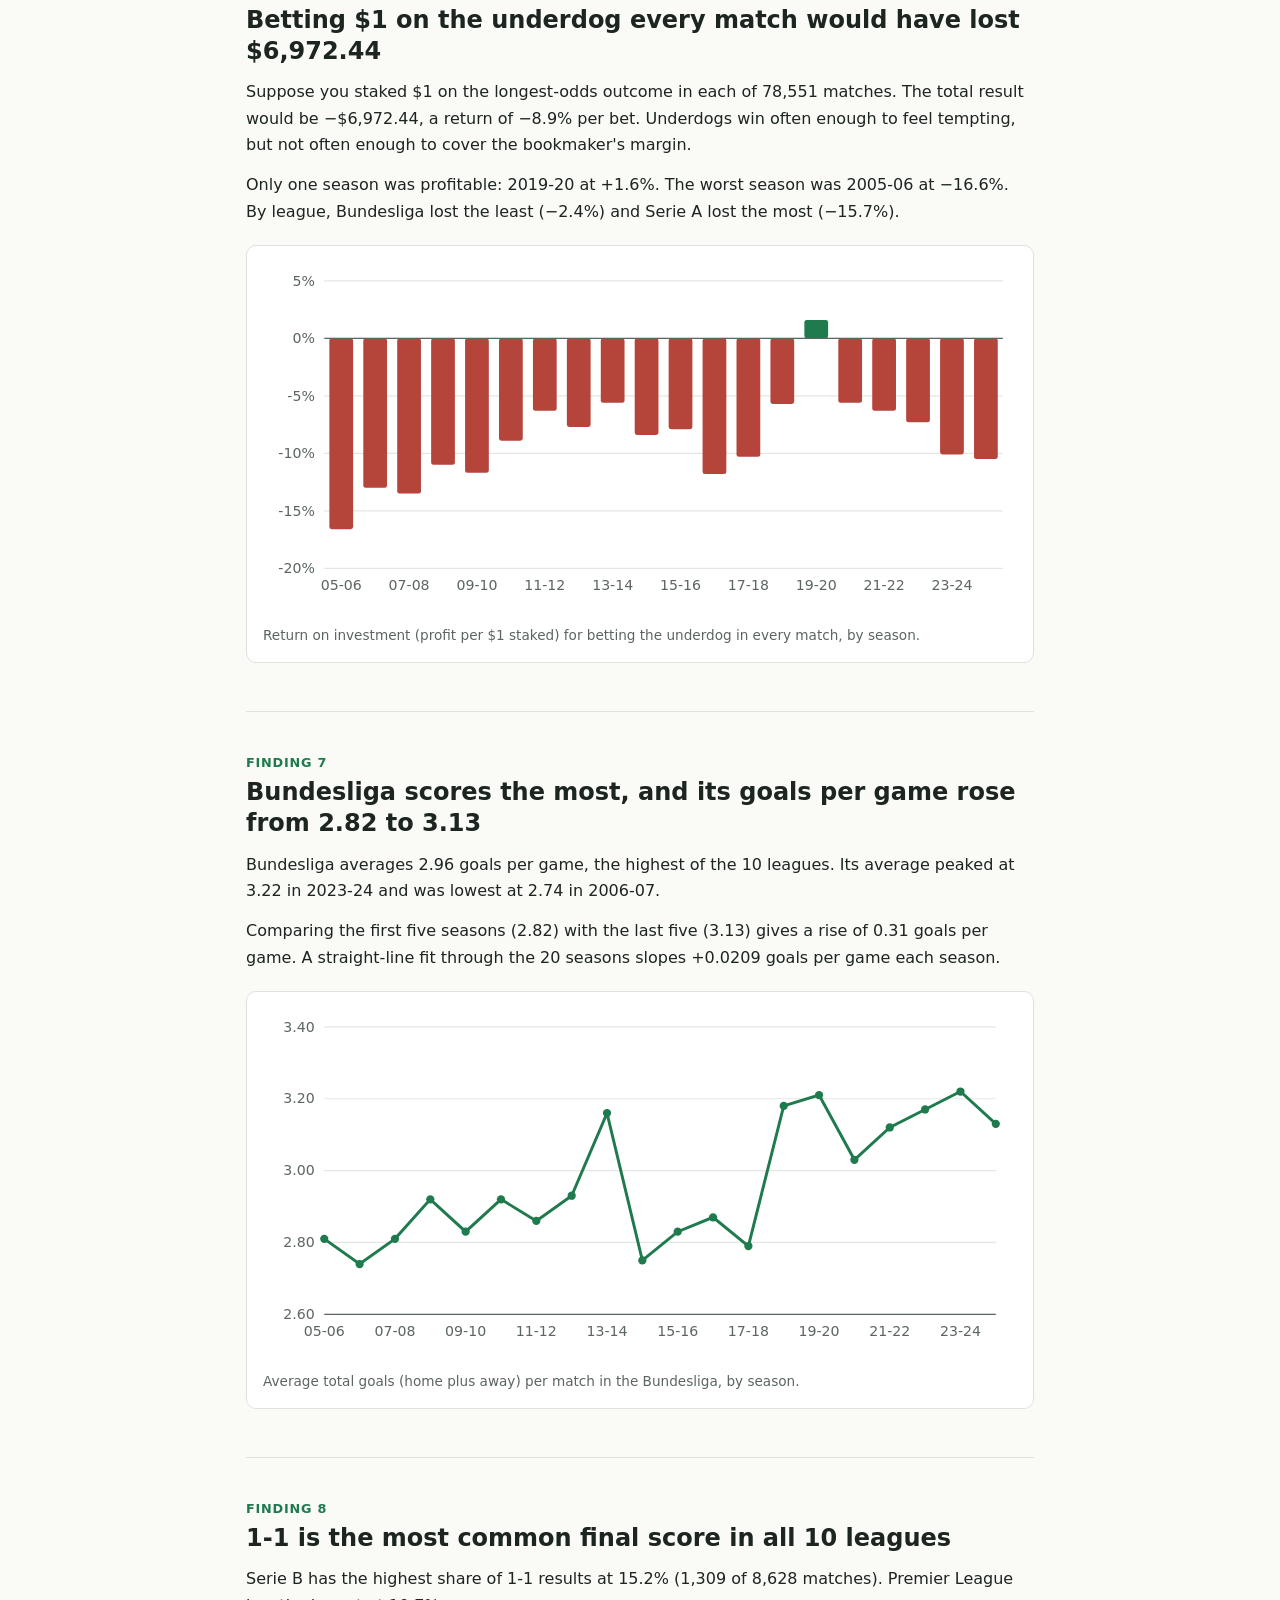
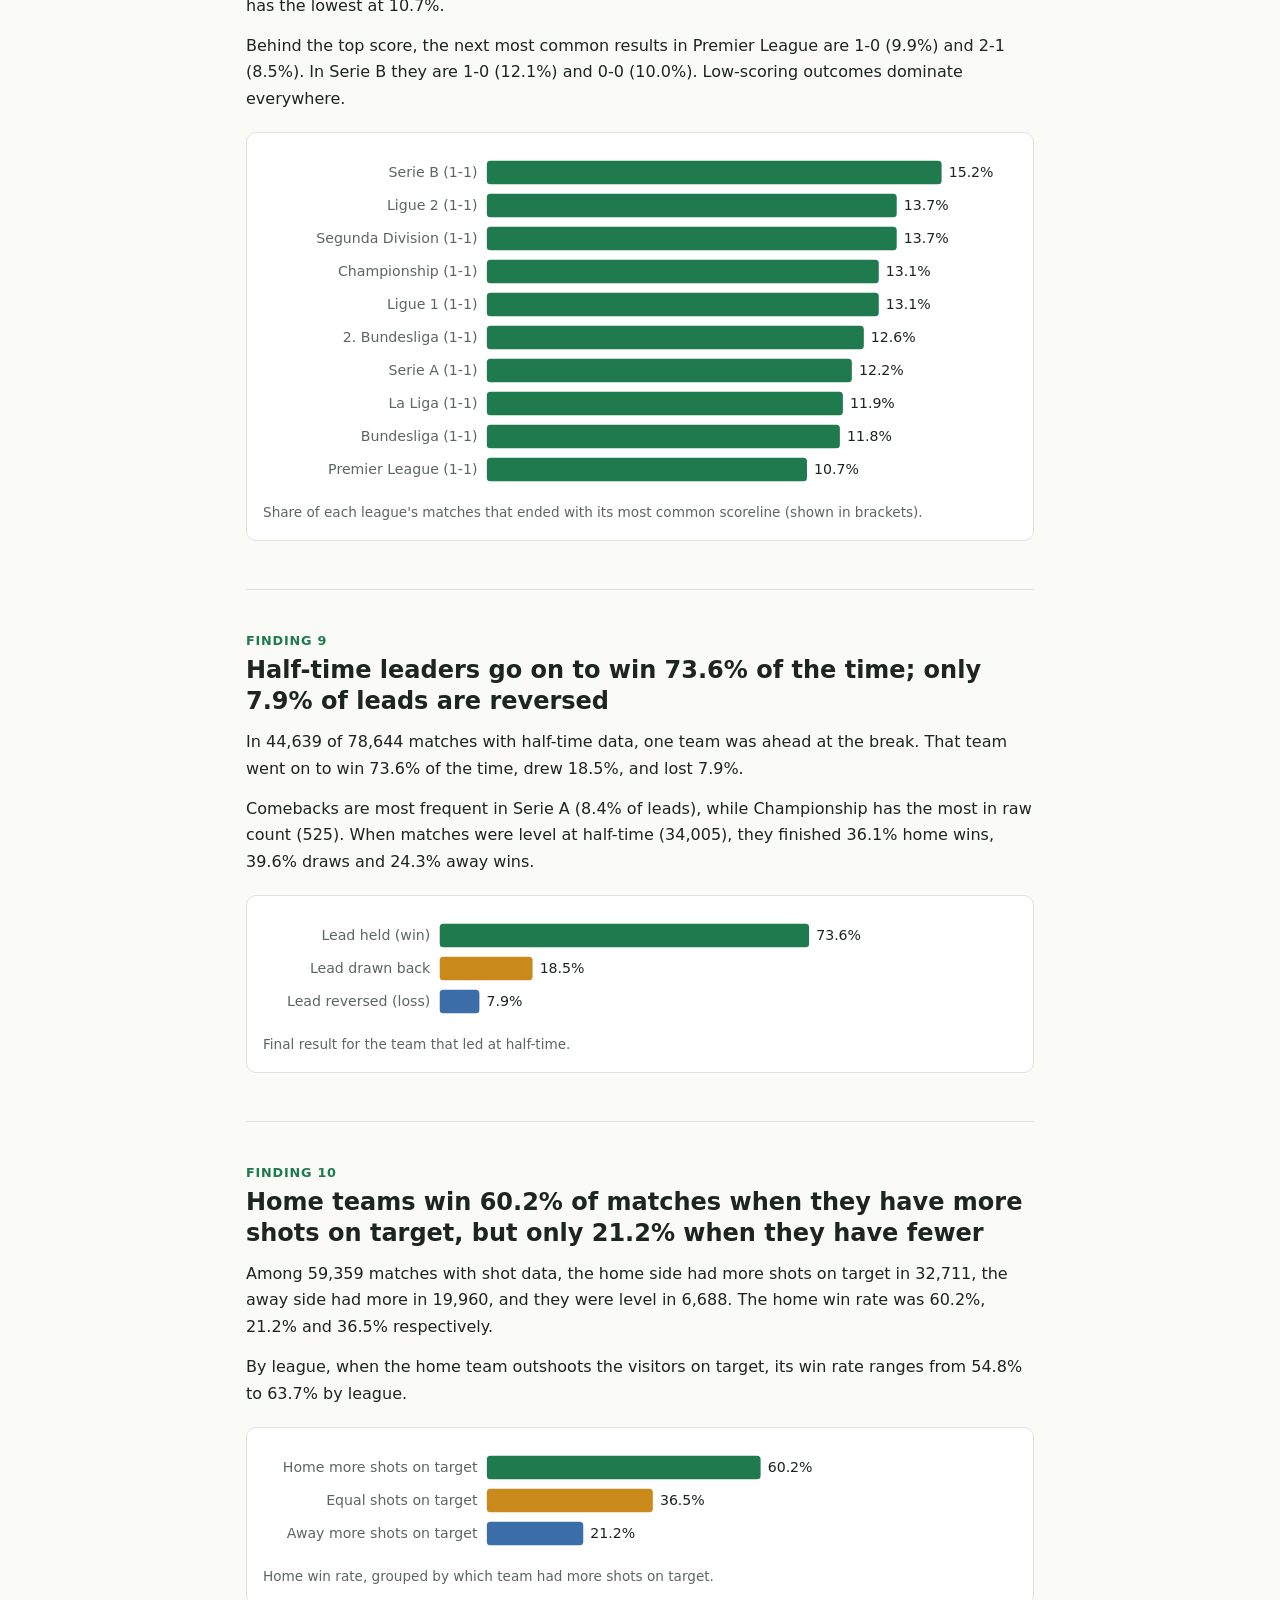
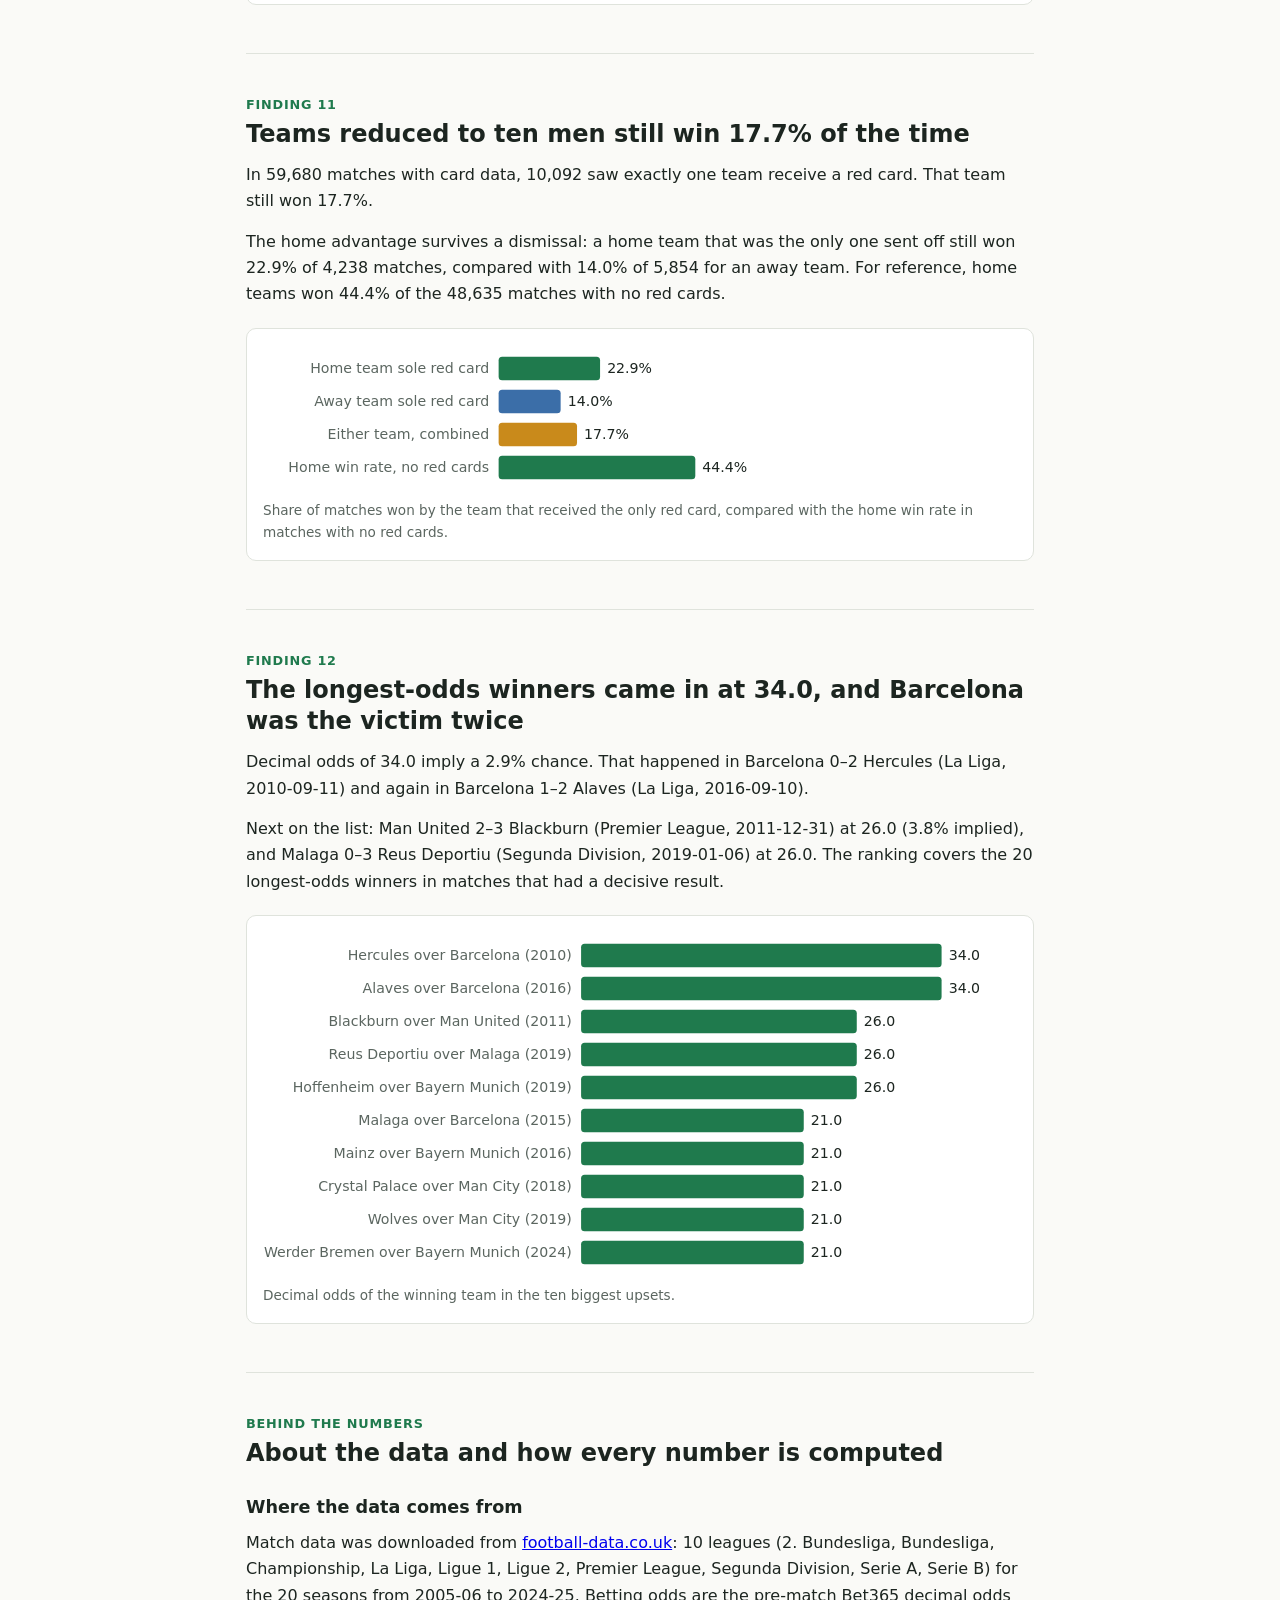
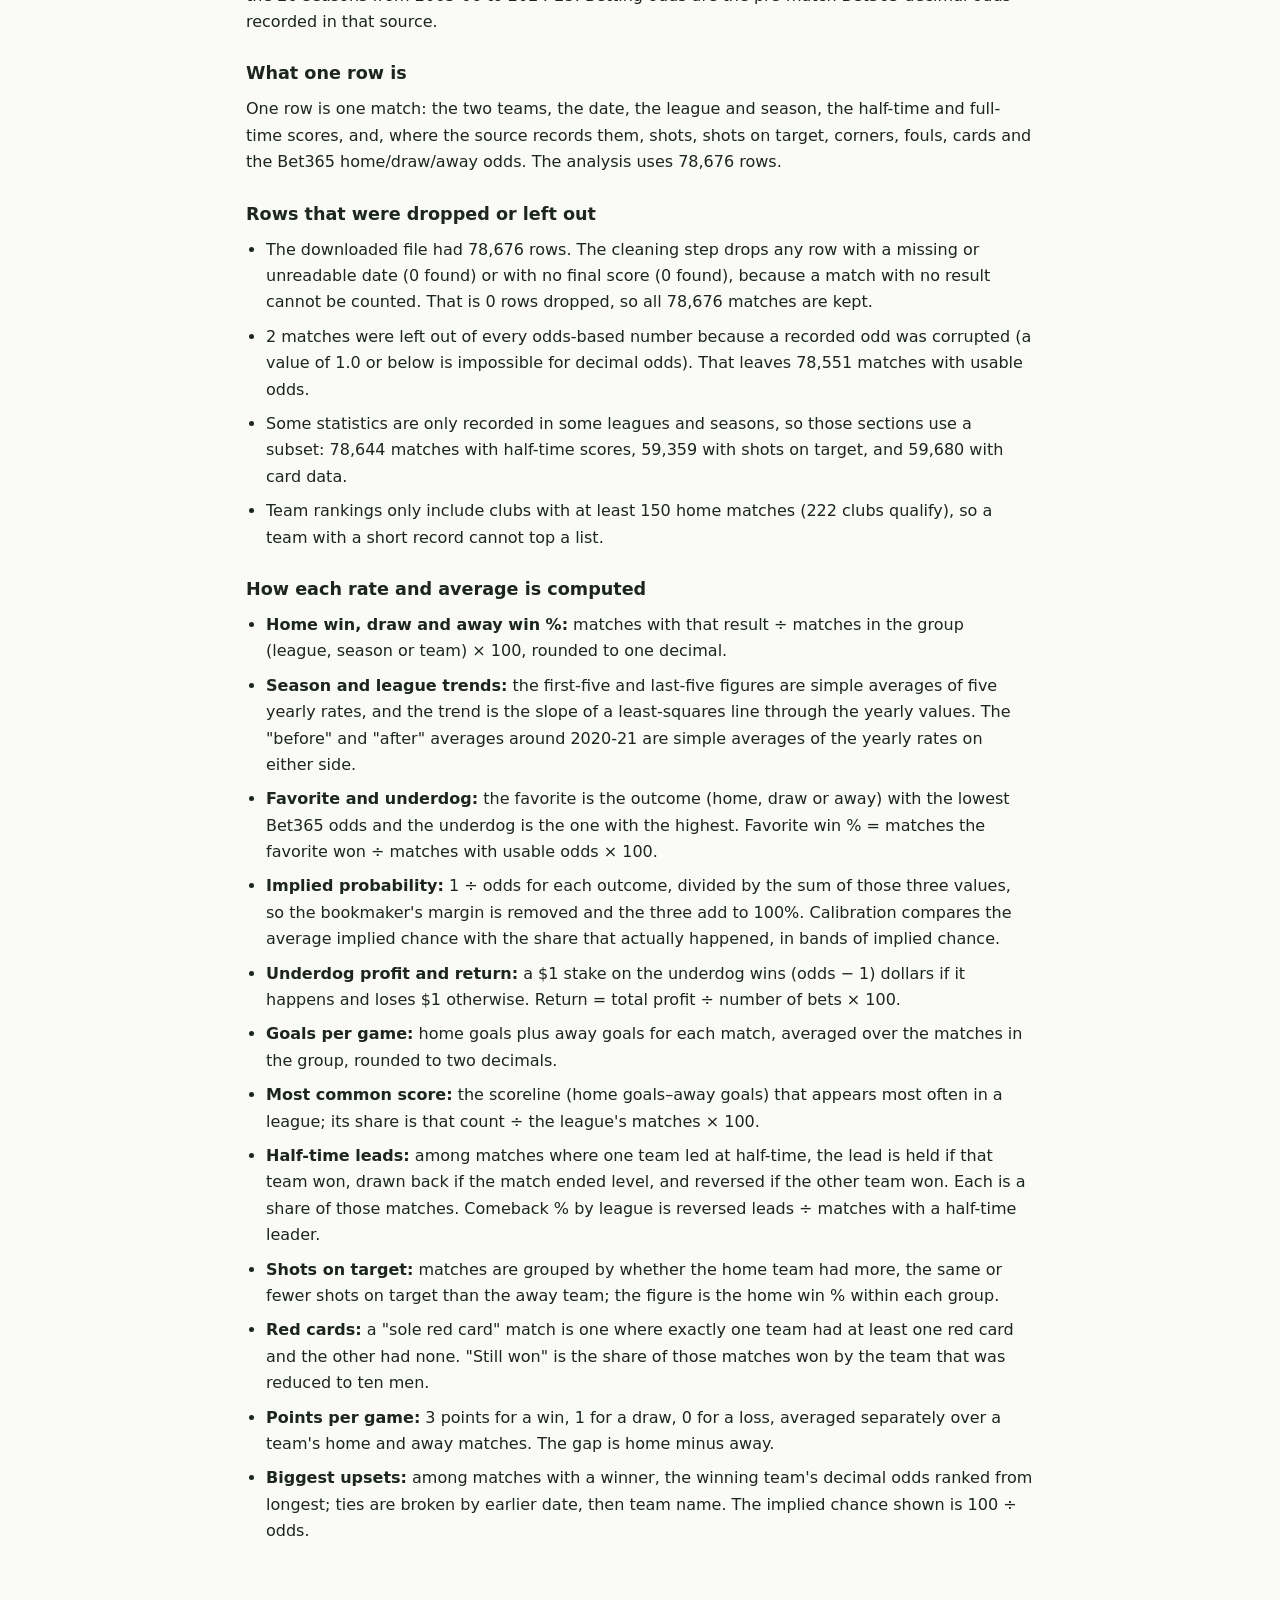
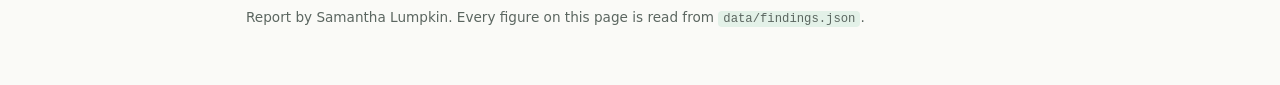
==== commit 6261253d: "Add dashboard, shared charts.js, and site nav bar" ====
--- a/index.html
+++ b/index.html
@@ -7,11 +7,18 @@
   <meta name="description" content="Twenty seasons of results, odds, goals, half-time swings and cards from ten European football leagues.">
   <link rel="stylesheet" href="style.css">
 </head>
-<body>
+<body class="has-toc">
 
-<nav class="nav" aria-label="Report sections">
+<nav class="nav" aria-label="Site">
   <div class="nav-inner">
-    <a class="brand" href="#top">Football by the Numbers</a>
+    <a class="brand" href="index.html">Football by the Numbers</a>
+    <a href="index.html" aria-current="page">Report</a>
+    <a href="dashboard.html">Dashboard</a>
+  </div>
+</nav>
+
+<nav class="toc" aria-label="Report sections">
+  <div class="nav-inner">
     <a href="#home-advantage">Home edge</a>
     <a href="#fading-edge">Fading edge</a>
     <a href="#fortresses">Fortresses</a>
@@ -107,6 +114,7 @@
   <footer>Report by Samantha Lumpkin. Every figure on this page is read from <code>data/findings.json</code>.</footer>
 </main>
 
+<script src="charts.js"></script>
 <script src="script.js"></script>
 </body>
 </html>
--- a/style.css
+++ b/style.css
@@ -31,7 +31,7 @@
 }
 
 * { box-sizing: border-box; }
-html { scroll-behavior: smooth; scroll-padding-top: 64px; }
+html { scroll-behavior: smooth; scroll-padding-top: 100px; }
 
 body {
   margin: 0;
@@ -65,8 +65,27 @@
   padding: 14px 10px;
   border-bottom: 2px solid transparent;
 }
-.nav a:hover, .nav a.active { color: var(--accent); border-bottom-color: var(--accent); }
-.nav .brand { color: var(--text); font-weight: 700; margin-right: 8px; }
+.nav a:hover, .nav a[aria-current="page"] { color: var(--accent); border-bottom-color: var(--accent); }
+.nav .brand { color: var(--text); font-weight: 700; margin-right: 8px; border-bottom-color: transparent; }
+.nav a:focus-visible, .toc a:focus-visible { outline: 2px solid var(--accent); outline-offset: -2px; }
+
+/* Section strip under the nav bar, report page only */
+.toc {
+  position: sticky;
+  top: 54px;
+  z-index: 9;
+  background: var(--bg);
+  border-bottom: 1px solid var(--border);
+}
+.toc a {
+  color: var(--muted);
+  text-decoration: none;
+  font-size: 13px;
+  padding: 9px 9px;
+  border-bottom: 2px solid transparent;
+}
+.toc a:hover { color: var(--accent); border-bottom-color: var(--accent); }
+body.has-toc { scroll-padding-top: 100px; }
 
 /* ---------- layout ---------- */
 .wrap { max-width: 820px; margin: 0 auto; padding: 0 16px; }
@@ -141,9 +160,87 @@
 
 footer { padding-block: 40px 56px; color: var(--muted); font-size: 0.85rem; }
 
+/* ---------- dashboard ---------- */
+.wrap.wide { max-width: 1120px; }
+.dash-head { padding-block: 40px 8px; }
+.dash-head h1 { font-size: clamp(1.8rem, 4vw, 2.4rem); line-height: 1.15; margin: 0 0 8px; }
+.dash-head p { color: var(--muted); margin: 0; max-width: 62ch; }
+
+.panel {
+  background: var(--surface);
+  border: 1px solid var(--border);
+  border-radius: 10px;
+  padding: 16px;
+  margin-block: 16px;
+}
+.panel-head { display: flex; flex-wrap: wrap; align-items: center; justify-content: space-between; gap: 8px 16px; margin-bottom: 12px; }
+.panel-head h2 { font-size: 1.05rem; margin: 0; }
+.status { color: var(--muted); font-size: 0.9rem; }
+.status strong { color: var(--text); }
+
+.filters { display: grid; grid-template-columns: repeat(auto-fit, minmax(150px, 1fr)); gap: 12px; }
+.field { display: flex; flex-direction: column; gap: 4px; min-width: 0; }
+.field label { font-size: 0.78rem; font-weight: 600; color: var(--muted); text-transform: uppercase; letter-spacing: 0.04em; }
+select {
+  width: 100%;
+  font: inherit;
+  font-size: 0.95rem;
+  color: var(--text);
+  background: var(--bg);
+  border: 1px solid var(--border);
+  border-radius: 6px;
+  padding: 7px 8px;
+  min-height: 38px;
+}
+select:focus-visible, button:focus-visible { outline: 2px solid var(--accent); outline-offset: 1px; }
+button {
+  font: inherit;
+  font-size: 0.9rem;
+  font-weight: 600;
+  color: var(--accent);
+  background: var(--accent-soft);
+  border: 1px solid var(--accent);
+  border-radius: 6px;
+  padding: 7px 14px;
+  min-height: 38px;
+  cursor: pointer;
+}
+button:hover { background: var(--accent); color: var(--surface); }
+
+.tiles { display: grid; grid-template-columns: repeat(6, 1fr); gap: 12px; margin-block: 16px; }
+.tiles .stat .num { font-size: 1.55rem; }
+
+.switches { display: flex; flex-wrap: wrap; gap: 12px 24px; align-items: end; }
+.switches .field { min-width: 200px; }
+
+.charts { display: grid; grid-template-columns: repeat(2, minmax(0, 1fr)); gap: 16px; margin-block: 16px; }
+.card { background: var(--surface); border: 1px solid var(--border); border-radius: 10px; padding: 16px; min-width: 0; }
+.card h3 { font-size: 1rem; line-height: 1.3; margin: 0 0 2px; }
+.card .sub { color: var(--muted); font-size: 0.82rem; margin: 0 0 8px; }
+.card svg { display: block; width: 100%; height: auto; }
+.card svg text { font-size: 13px; }
+.card .empty { color: var(--muted); padding: 32px 8px; text-align: center; }
+
+.table-wrap { overflow-x: auto; }
+table { border-collapse: collapse; width: 100%; font-size: 0.9rem; font-variant-numeric: tabular-nums; }
+th, td { padding: 8px 10px; text-align: right; border-bottom: 1px solid var(--border); white-space: nowrap; }
+th:first-child, td:first-child { text-align: left; }
+th { font-size: 0.78rem; text-transform: uppercase; letter-spacing: 0.04em; color: var(--muted); }
+th button {
+  all: unset; cursor: pointer; font: inherit; text-transform: inherit; letter-spacing: inherit; color: inherit;
+}
+th button:hover, th[aria-sort] button { color: var(--accent); }
+th button:focus-visible { outline: 2px solid var(--accent); outline-offset: 2px; }
+tfoot td { font-weight: 700; border-bottom: 0; background: var(--accent-soft); }
+
+@media (max-width: 900px) {
+  .tiles { grid-template-columns: repeat(3, 1fr); }
+  .charts { grid-template-columns: 1fr; }
+}
 @media (max-width: 720px) {
   .stats { grid-template-columns: repeat(2, 1fr); }
+  .tiles { grid-template-columns: repeat(2, 1fr); }
 }
 @media (max-width: 380px) {
-  .stats { grid-template-columns: 1fr; }
-}
+  .stats, .tiles { grid-template-columns: 1fr; }
+}
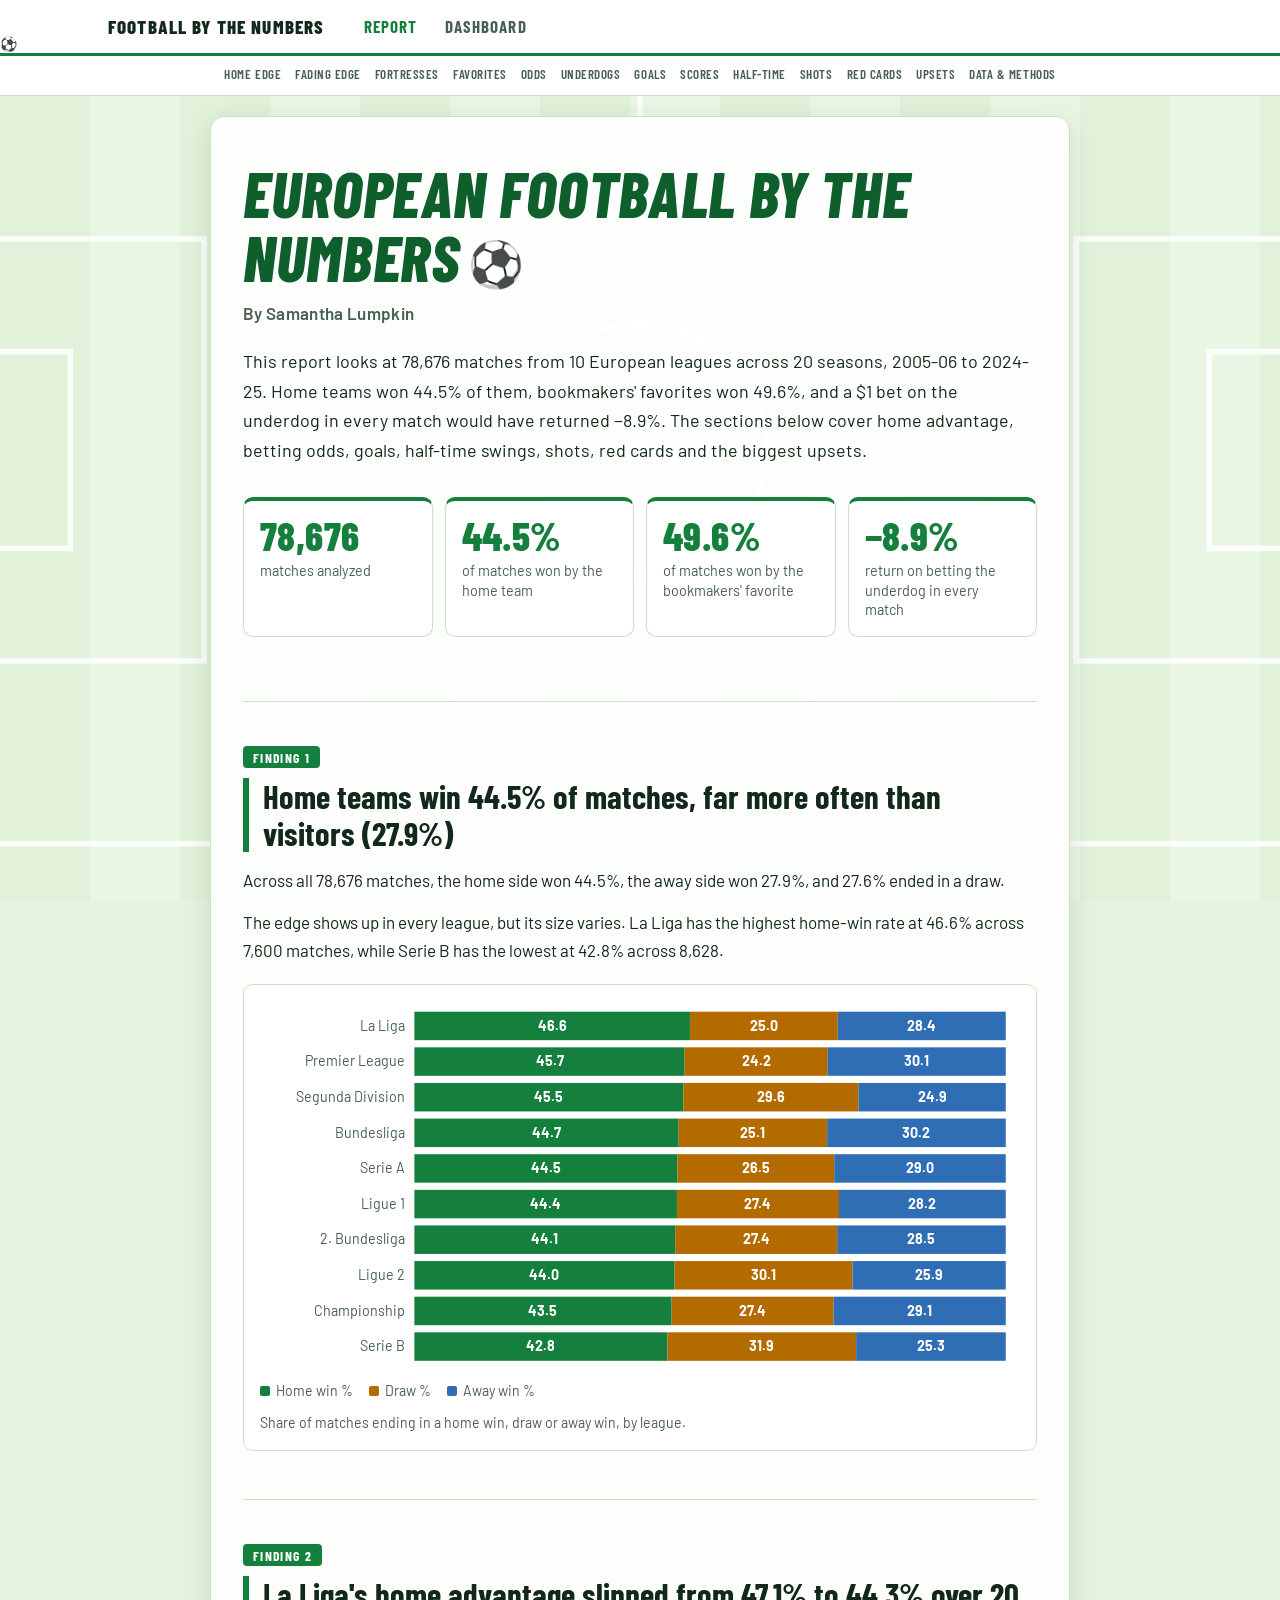
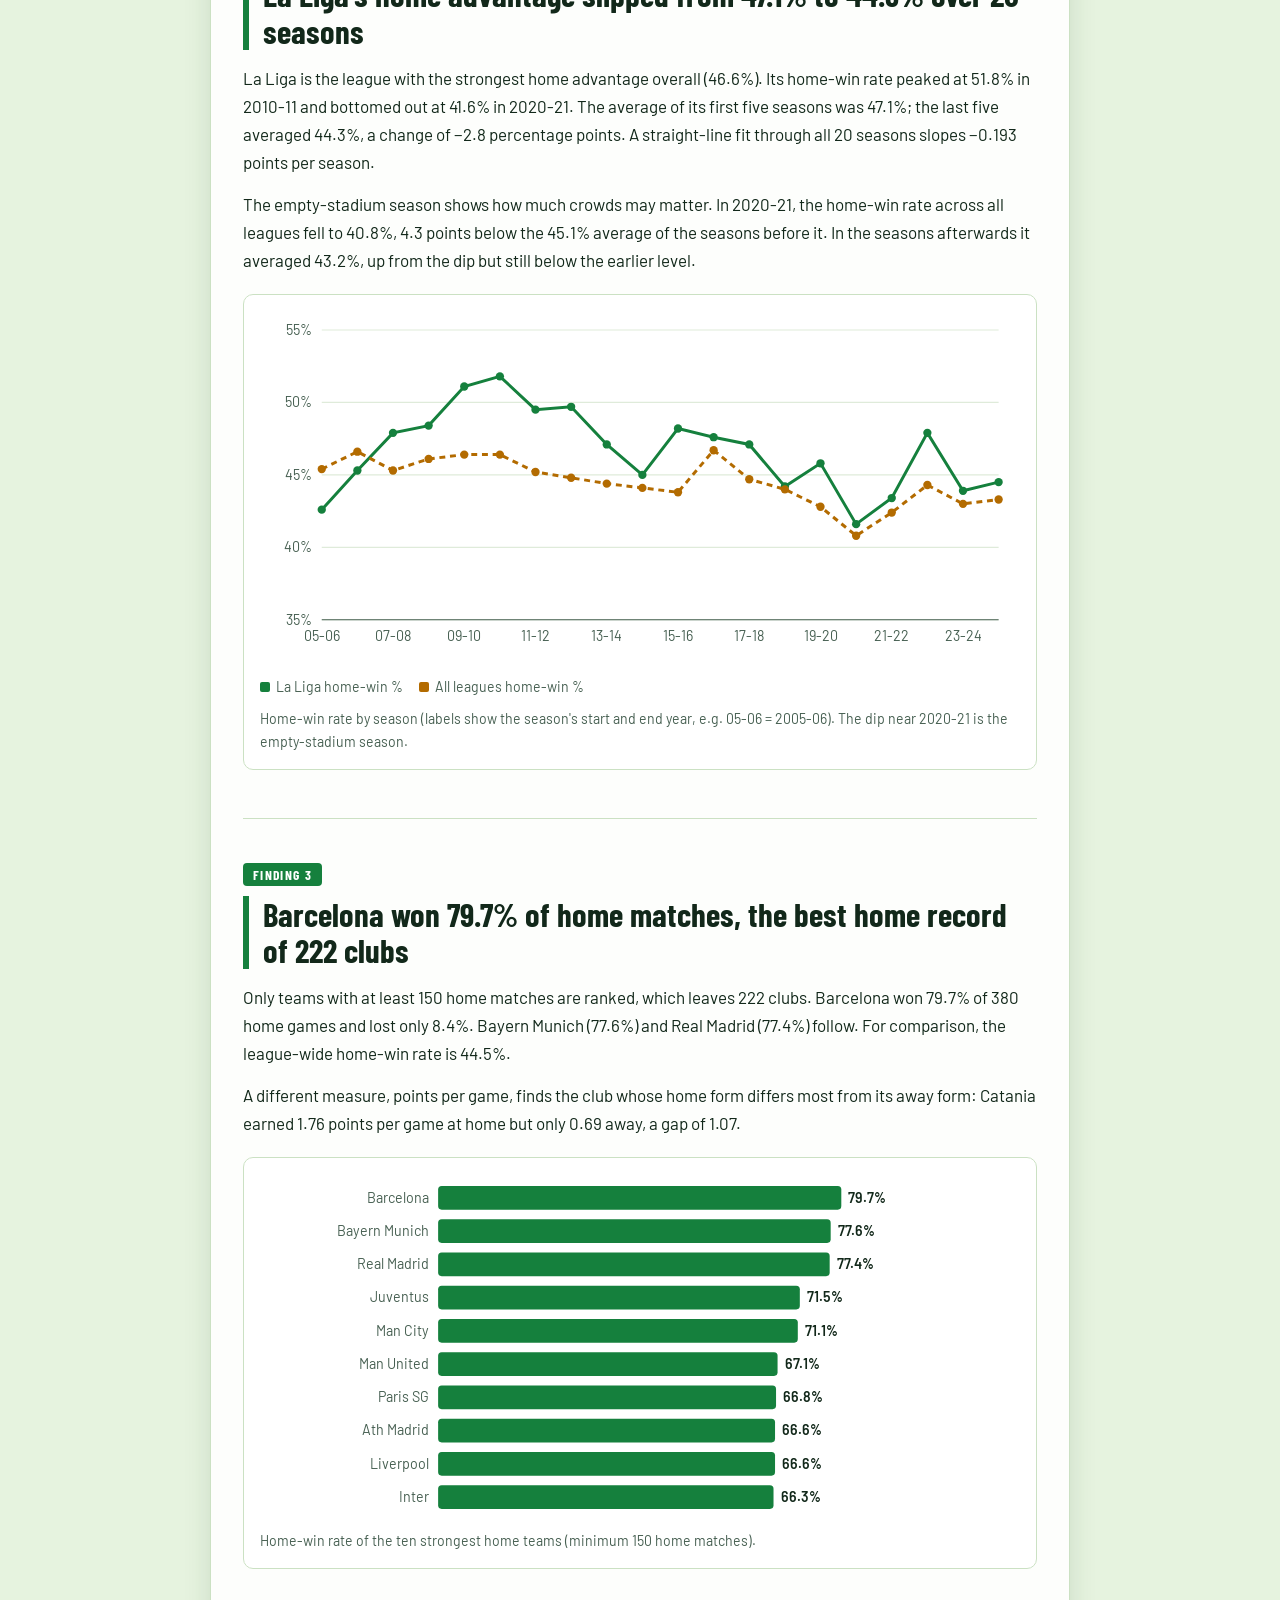
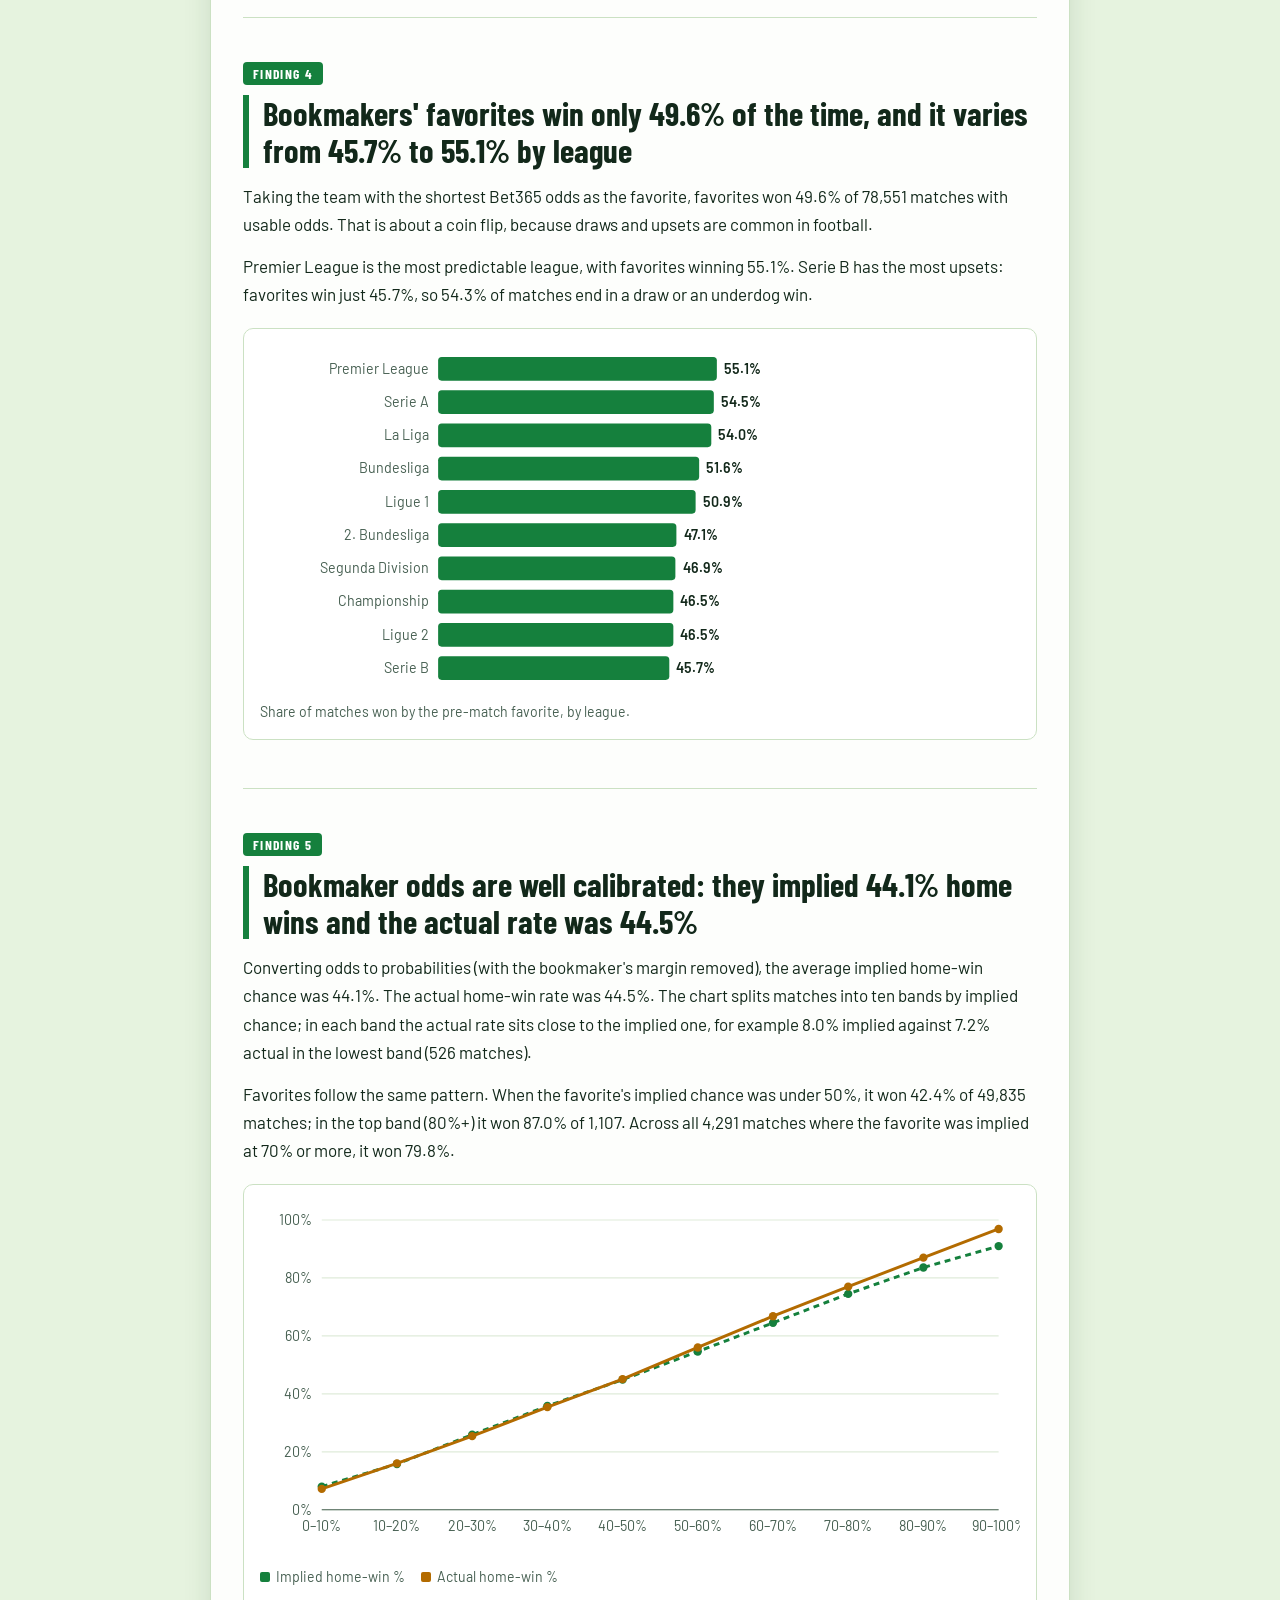
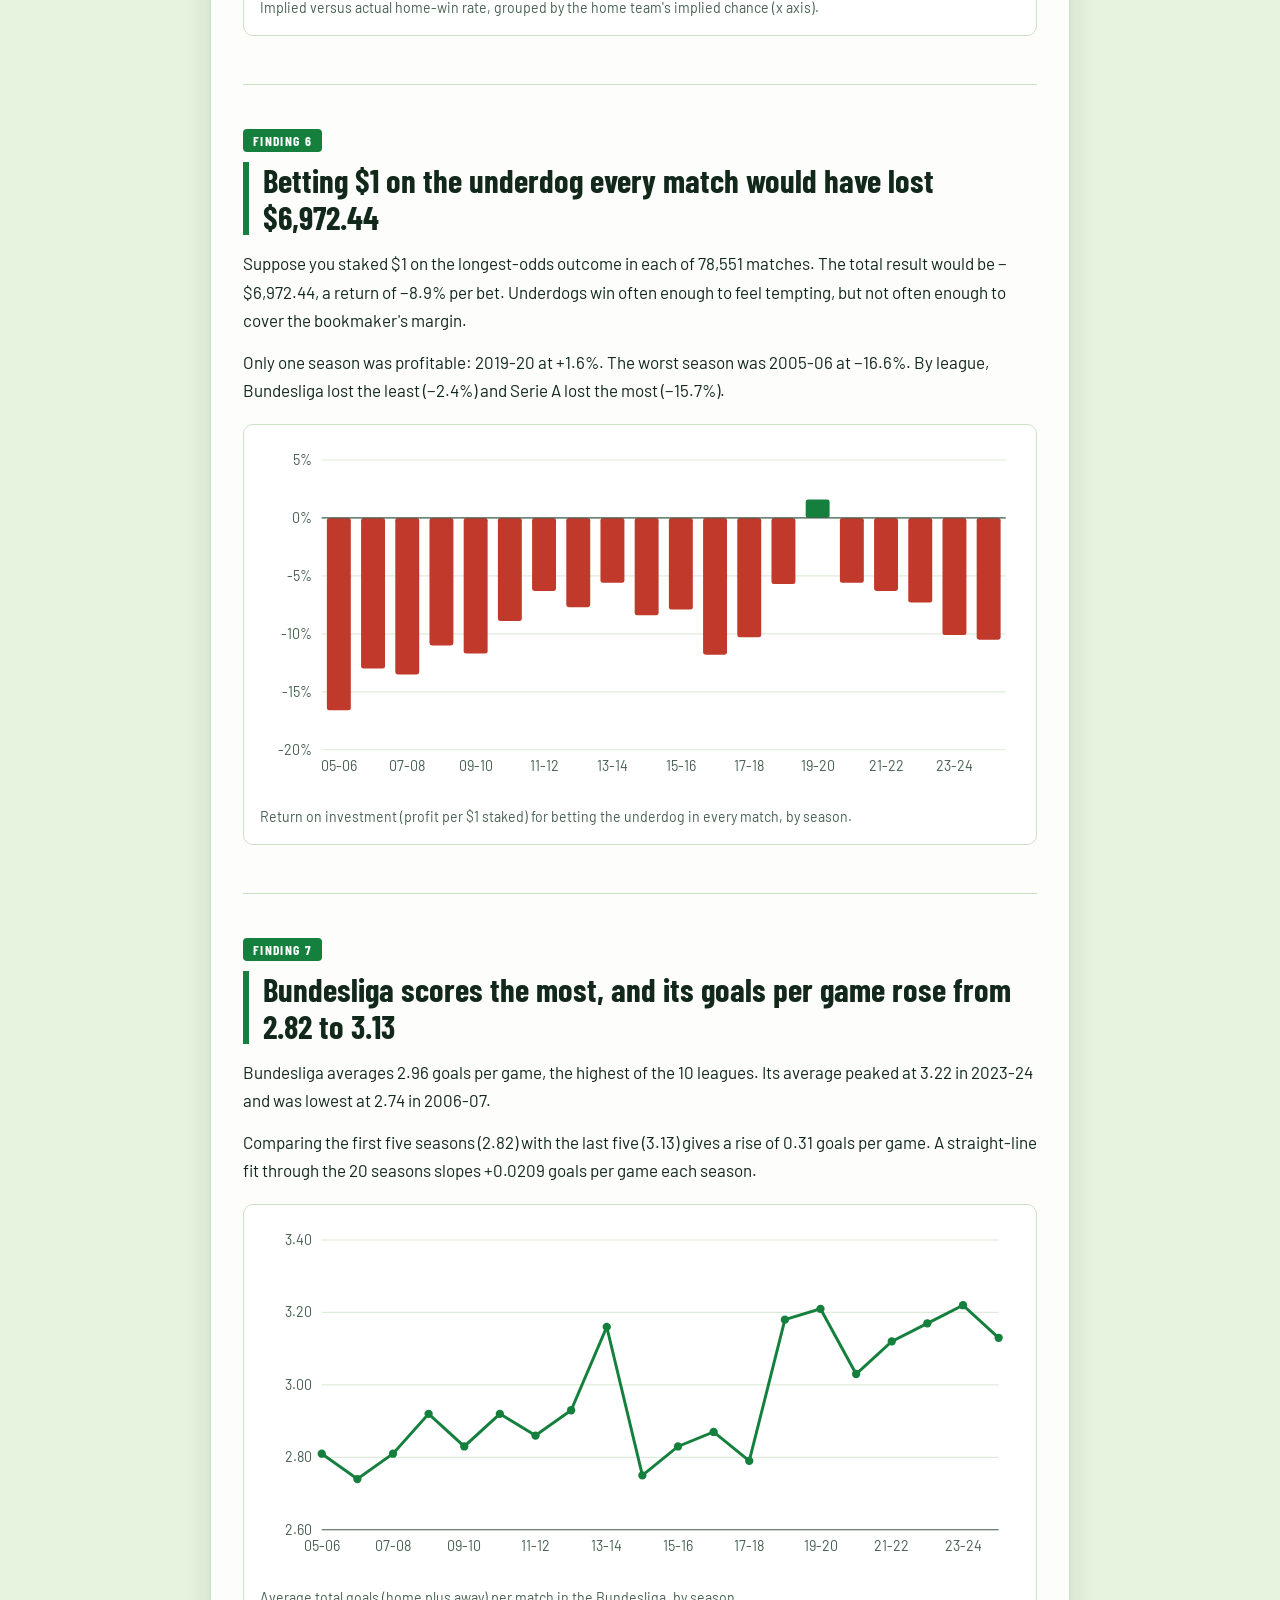
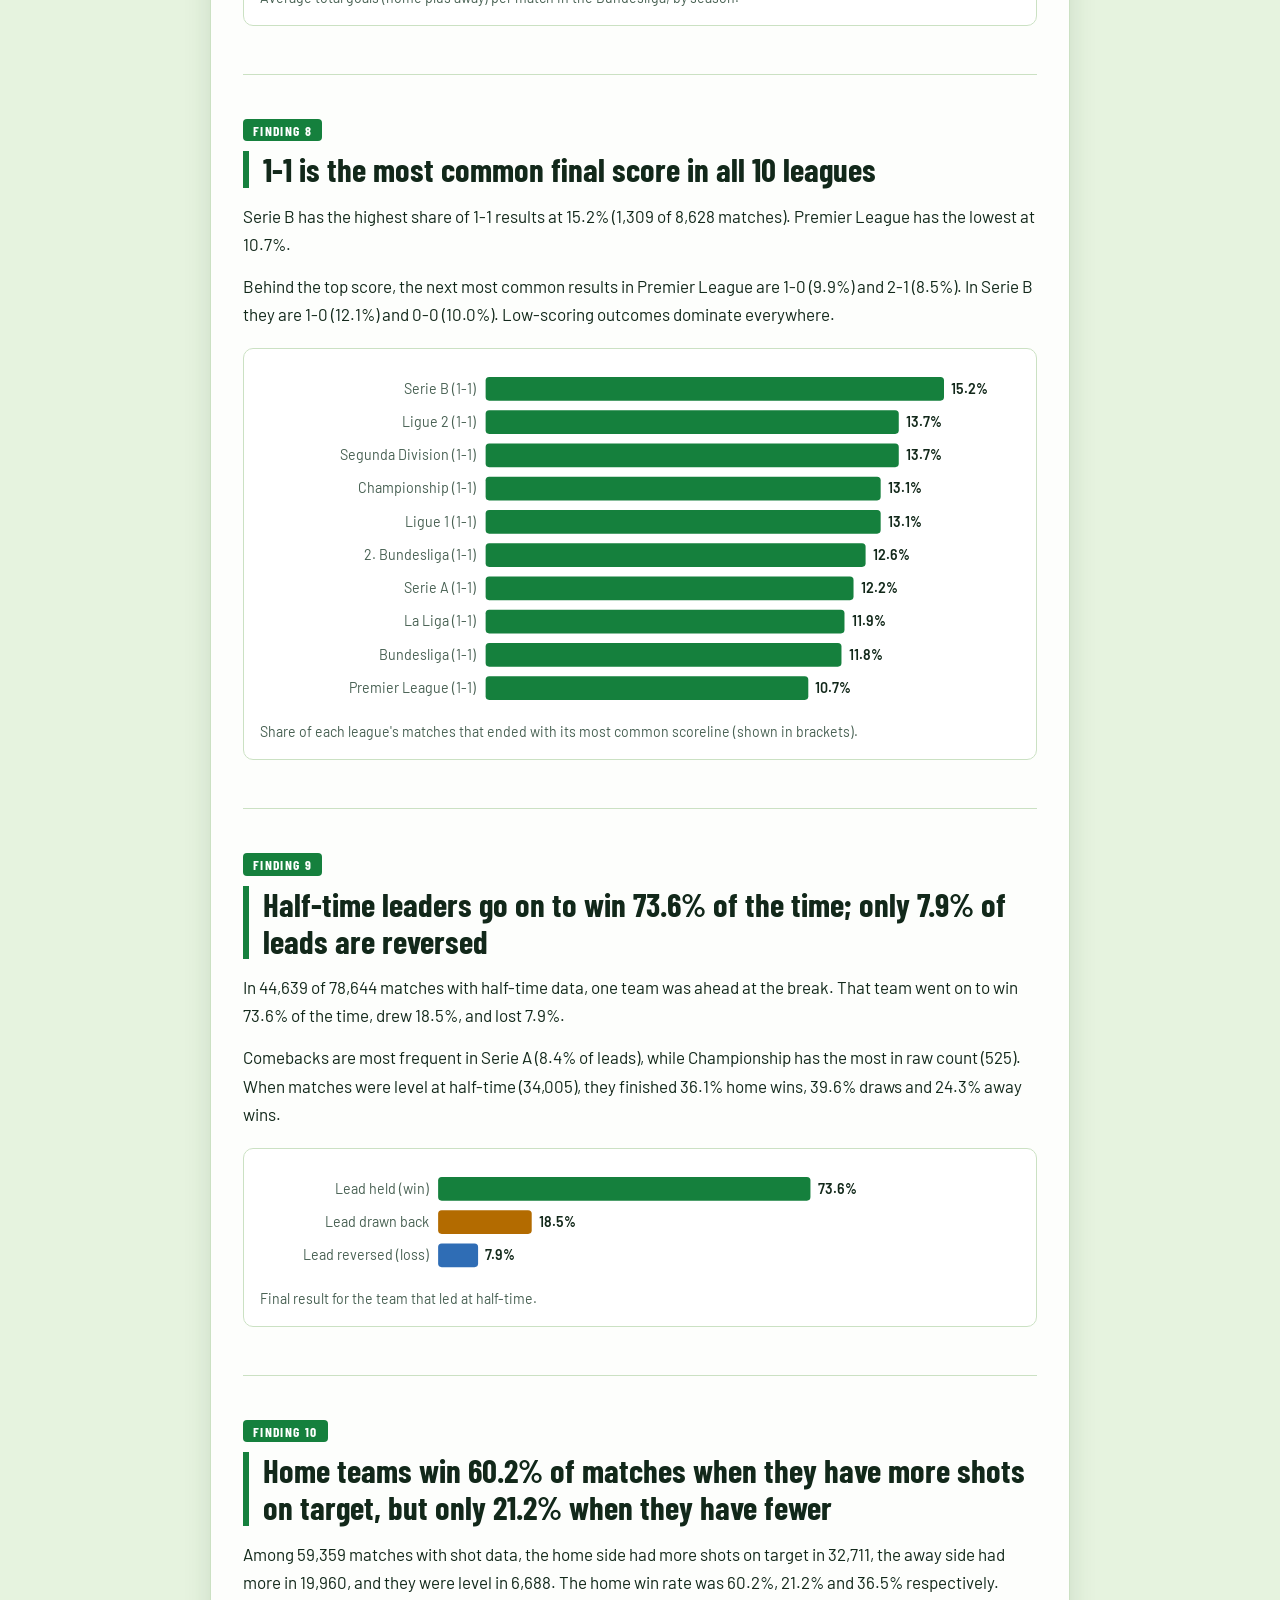
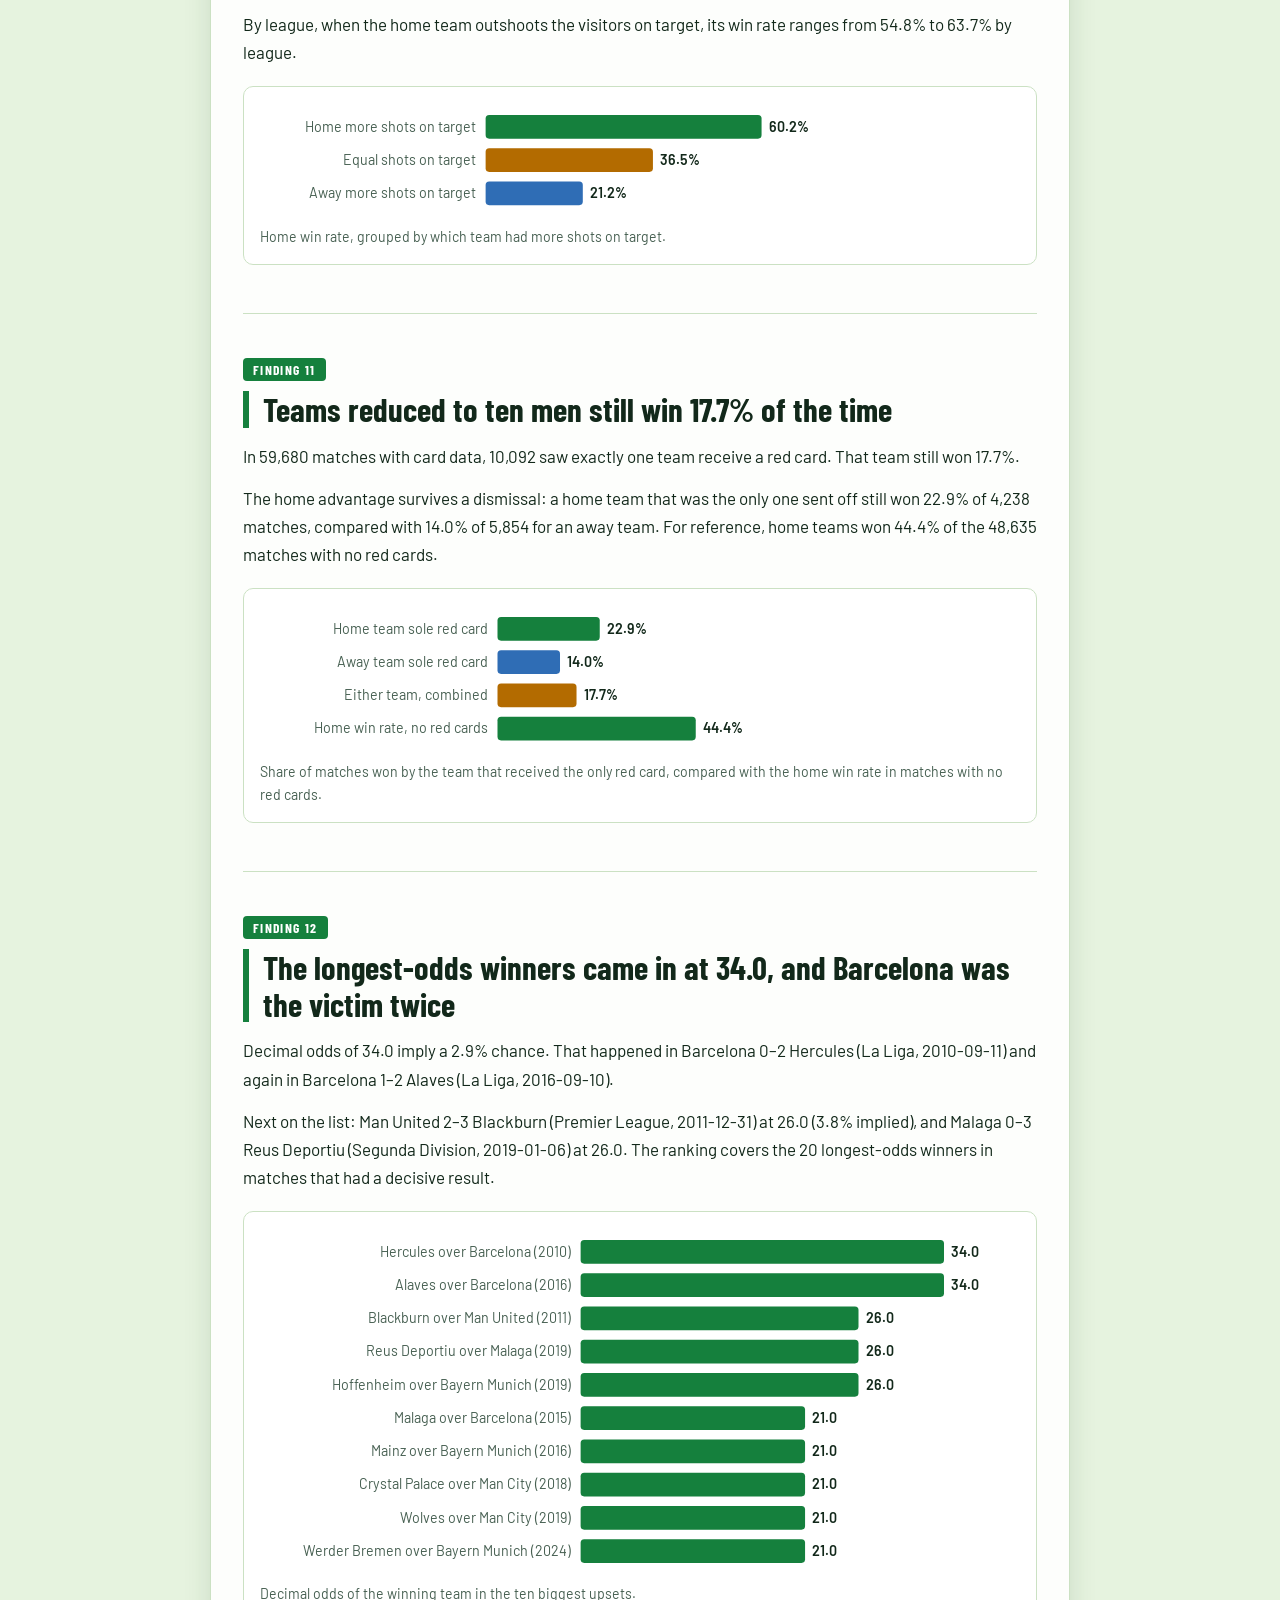
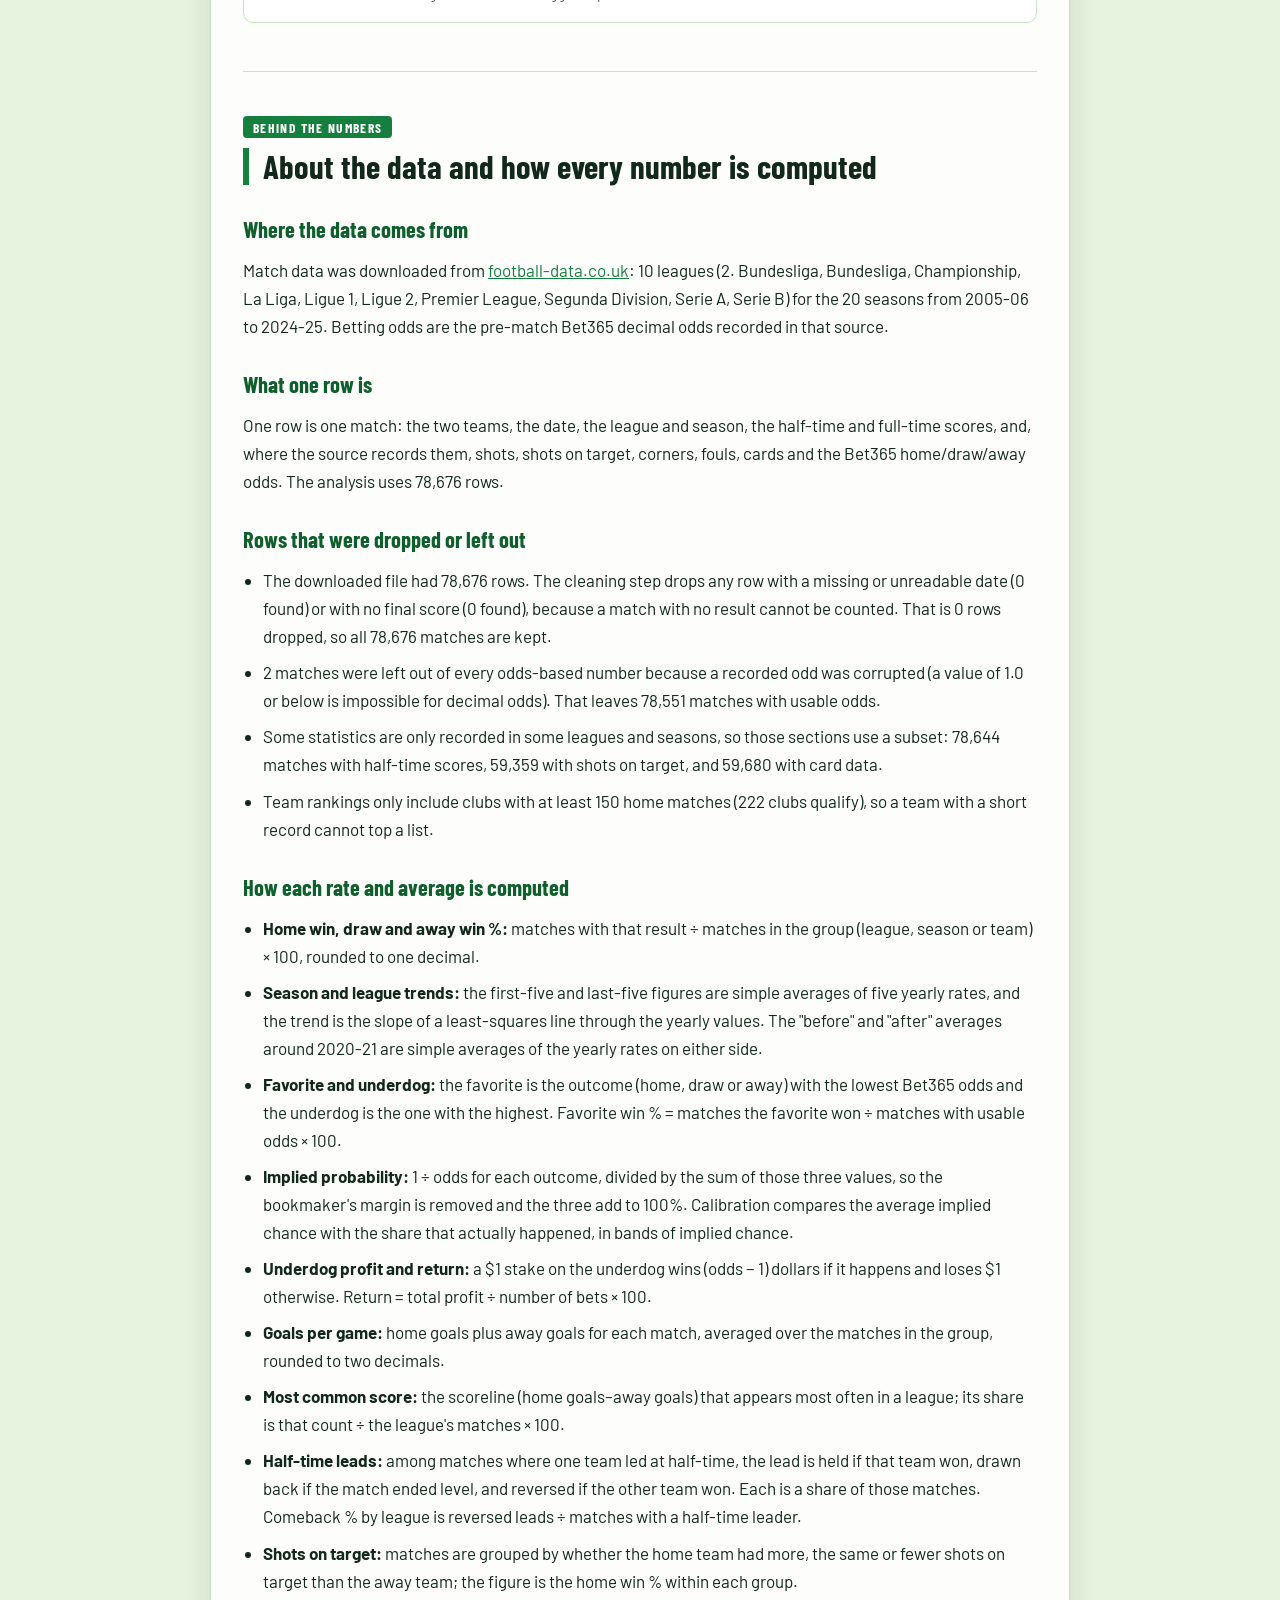
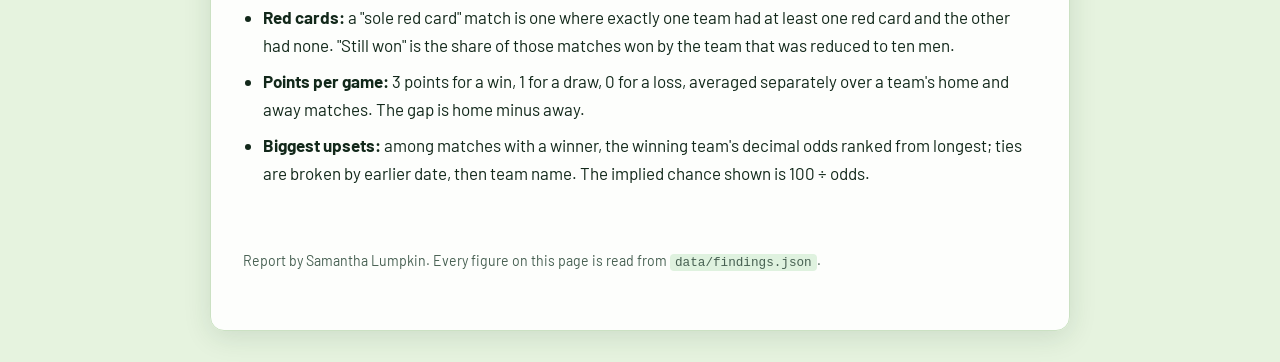
==== commit a73e2ba0: "Restyle site with a soccer theme Pale-green pitch background with white markings behind white conten" ====
--- a/index.html
+++ b/index.html
@@ -5,6 +5,10 @@
   <meta name="viewport" content="width=device-width, initial-scale=1">
   <title>European Football by the Numbers</title>
   <meta name="description" content="Twenty seasons of results, odds, goals, half-time swings and cards from ten European football leagues.">
+  <meta name="theme-color" content="#15803d">
+  <link rel="preconnect" href="https://fonts.googleapis.com">
+  <link rel="preconnect" href="https://fonts.gstatic.com" crossorigin>
+  <link rel="stylesheet" href="https://fonts.googleapis.com/css2?family=Barlow+Condensed:ital,wght@0,600;0,700;0,800;1,800&family=Barlow:wght@400;500;600;700&display=swap">
   <link rel="stylesheet" href="style.css">
 </head>
 <body class="has-toc">
--- a/style.css
+++ b/style.css
@@ -1,43 +1,77 @@
+/* Shared by index.html and dashboard.html.
+   Theme: a pale-green pitch with white markings behind white content panels,
+   bold condensed headings, and a little ball animation. */
+
 :root {
-  --bg: #fafaf7;
+  --bg: #e6f3df;
   --surface: #ffffff;
-  --text: #1c2520;
-  --muted: #5b6660;
-  --border: #dfe3dc;
-  --accent: #1f7a4d;
-  --accent-soft: #e3f1e8;
-  --c1: #1f7a4d;
-  --c2: #c98a1b;
-  --c3: #3b6ea8;
-  --neg: #b5443a;
-  --grid: #e4e7e1;
+  --wrap-bg: rgba(255, 255, 255, 0.9);
+  --text: #12281a;
+  --muted: #476052;
+  --border: #cbe1c3;
+  --accent: #15803d;
+  --accent-dark: #0f5f2c;
+  --accent-soft: #dff2df;
+  --c1: #15803d;
+  --c2: #b36b00;
+  --c3: #2f6db5;
+  --neg: #c0392b;
+  --grid: #dfebda;
+  --inbar: #ffffff;
+  --stripe-a: #e2f1da;
+  --stripe-b: #eaf6e4;
+  --nav-h: 56px;
+  --font-body: "Barlow", system-ui, -apple-system, "Segoe UI", Roboto, sans-serif;
+  --font-head: "Barlow Condensed", "Arial Narrow", "Segoe UI", system-ui, sans-serif;
 }
 
 @media (prefers-color-scheme: dark) {
   :root {
-    --bg: #131815;
-    --surface: #1b221e;
-    --text: #e8ece8;
-    --muted: #9aa6a0;
-    --border: #2c3630;
+    --bg: #0f1c14;
+    --surface: #17261d;
+    --wrap-bg: rgba(15, 28, 20, 0.92);
+    --text: #e8f1ea;
+    --muted: #9db3a4;
+    --border: #2a3f31;
     --accent: #5cc48b;
-    --accent-soft: #1f3327;
+    --accent-dark: #86d9ab;
+    --accent-soft: #1f3a2a;
     --c1: #4fb37d;
     --c2: #e0a840;
     --c3: #6c9fd8;
     --neg: #e0776d;
-    --grid: #2a332e;
+    --grid: #25382c;
+    --inbar: #0b1510;
   }
 }
 
 * { box-sizing: border-box; }
-html { scroll-behavior: smooth; scroll-padding-top: 100px; }
+html {
+  scroll-behavior: smooth;
+  scroll-padding-top: 100px;
+  background: var(--bg);
+}
 
 body {
   margin: 0;
-  background: var(--bg);
   color: var(--text);
-  font: 16px/1.65 system-ui, -apple-system, "Segoe UI", Roboto, sans-serif;
+  font: 17px/1.65 var(--font-body);
+}
+
+/* ---------- the pitch behind everything ---------- */
+body::before {
+  content: "";
+  position: fixed;
+  inset: 0;
+  z-index: -1;
+  pointer-events: none;
+  background:
+    url("data:image/svg+xml,%3Csvg xmlns='http://www.w3.org/2000/svg' viewBox='0 0 1000 640' preserveAspectRatio='xMidYMid slice'%3E%3Cg fill='none' stroke='white' stroke-width='4' stroke-opacity='0.85'%3E%3Crect x='40' y='40' width='920' height='560'/%3E%3Cline x1='500' y1='40' x2='500' y2='600'/%3E%3Ccircle cx='500' cy='320' r='90'/%3E%3Crect x='40' y='170' width='150' height='300'/%3E%3Crect x='810' y='170' width='150' height='300'/%3E%3Crect x='40' y='250' width='55' height='140'/%3E%3Crect x='905' y='250' width='55' height='140'/%3E%3C/g%3E%3Ccircle cx='500' cy='320' r='7' fill='white' fill-opacity='0.85'/%3E%3C/svg%3E")
+      center / cover no-repeat,
+    repeating-linear-gradient(90deg, var(--stripe-a) 0 90px, var(--stripe-b) 90px 180px);
+}
+@media (prefers-color-scheme: dark) {
+  body::before { filter: brightness(0.3) saturate(0.9); }
 }
 
 /* ---------- nav ---------- */
@@ -45,55 +79,123 @@
   position: sticky;
   top: 0;
   z-index: 10;
-  background: var(--surface);
-  border-bottom: 1px solid var(--border);
+  height: var(--nav-h);
+  background: var(--surface);
+  border-bottom: 3px solid var(--accent);
+  overflow: hidden;
 }
 .nav-inner {
-  max-width: 980px;
+  max-width: 1120px;
+  height: 100%;
   margin: 0 auto;
   padding: 0 16px;
   display: flex;
   gap: 4px;
+  align-items: stretch;
+  overflow: auto hidden;
+  scrollbar-width: none;
+  white-space: nowrap;
+}
+.nav-inner::-webkit-scrollbar { display: none; }
+.nav a {
+  display: flex;
   align-items: center;
-  overflow-x: auto;
-  white-space: nowrap;
-}
-.nav a {
   color: var(--muted);
   text-decoration: none;
+  font: 700 17px/1 var(--font-head);
+  letter-spacing: 0.06em;
+  text-transform: uppercase;
+  padding: 0 12px;
+  border-bottom: 3px solid transparent;
+  margin-bottom: -3px;
+}
+.nav a:hover, .nav a[aria-current="page"] { color: var(--accent); border-bottom-color: var(--accent); }
+.nav .brand {
+  color: var(--text);
+  font-weight: 800;
+  font-size: 19px;
+  margin-right: 12px;
+  border-bottom-color: transparent;
+}
+.nav a:focus-visible, .toc a:focus-visible { outline: 2px solid var(--accent); outline-offset: -3px; }
+
+/* A ball rolls along the touchline of the nav bar */
+.nav::after {
+  content: "⚽";
+  position: absolute;
+  left: 0;
+  bottom: 2px;
   font-size: 14px;
-  padding: 14px 10px;
-  border-bottom: 2px solid transparent;
-}
-.nav a:hover, .nav a[aria-current="page"] { color: var(--accent); border-bottom-color: var(--accent); }
-.nav .brand { color: var(--text); font-weight: 700; margin-right: 8px; border-bottom-color: transparent; }
-.nav a:focus-visible, .toc a:focus-visible { outline: 2px solid var(--accent); outline-offset: -2px; }
+  line-height: 1;
+  pointer-events: none;
+  animation: roll 18s linear 1s infinite;
+}
+@keyframes roll {
+  from { transform: translateX(-30px) rotate(0deg); }
+  to { transform: translateX(100vw) rotate(1440deg); }
+}
 
 /* Section strip under the nav bar, report page only */
 .toc {
   position: sticky;
-  top: 54px;
+  top: var(--nav-h);
   z-index: 9;
-  background: var(--bg);
+  background: var(--surface);
   border-bottom: 1px solid var(--border);
 }
+.toc .nav-inner { max-width: 900px; gap: 0; justify-content: center; }
 .toc a {
   color: var(--muted);
   text-decoration: none;
-  font-size: 13px;
-  padding: 9px 9px;
+  font: 600 13px/1 var(--font-head);
+  letter-spacing: 0.04em;
+  text-transform: uppercase;
+  padding: 12px 7px;
   border-bottom: 2px solid transparent;
 }
 .toc a:hover { color: var(--accent); border-bottom-color: var(--accent); }
-body.has-toc { scroll-padding-top: 100px; }
-
-/* ---------- layout ---------- */
-.wrap { max-width: 820px; margin: 0 auto; padding: 0 16px; }
-
-header.hero { padding-block: 56px 24px; }
-header.hero h1 { font-size: clamp(2rem, 5vw, 2.9rem); line-height: 1.15; margin: 0 0 8px; }
-.byline { color: var(--muted); margin: 0 0 24px; }
-.summary { font-size: 1.1rem; margin: 0; }
+
+/* ---------- layout: white panel on the pitch ---------- */
+.wrap {
+  max-width: 860px;
+  margin: 20px auto 32px;
+  padding: 0 32px 8px;
+  background: var(--wrap-bg);
+  border: 1px solid var(--border);
+  border-radius: 14px;
+  box-shadow: 0 6px 28px rgba(15, 60, 30, 0.12);
+}
+.wrap.wide { max-width: 1160px; }
+
+h1, h2, h3 { font-family: var(--font-head); }
+
+header.hero { padding-block: 44px 24px; }
+header.hero h1, .dash-head h1 {
+  font-size: clamp(2.5rem, 7vw, 4rem);
+  font-weight: 800;
+  font-style: italic;
+  text-transform: uppercase;
+  letter-spacing: 0.01em;
+  line-height: 1;
+  margin: 0 0 10px;
+  color: var(--accent-dark);
+}
+/* the ball bouncing next to each page title */
+header.hero h1::after, .dash-head h1::after {
+  content: "⚽";
+  display: inline-block;
+  margin-left: 0.2em;
+  font-size: 0.7em;
+  font-style: normal;
+  vertical-align: 0.05em;
+  animation: bounce 1.3s cubic-bezier(0.28, 0.84, 0.42, 1) infinite;
+}
+@keyframes bounce {
+  0%, 100% { transform: translateY(0); }
+  50% { transform: translateY(-0.35em); }
+}
+.byline { color: var(--muted); margin: 0 0 20px; font-weight: 600; letter-spacing: 0.02em; }
+.summary { font-size: 1.12rem; margin: 0; }
 
 .stats {
   display: grid;
@@ -104,16 +206,48 @@
 .stat {
   background: var(--surface);
   border: 1px solid var(--border);
+  border-top: 4px solid var(--accent);
   border-radius: 10px;
-  padding: 16px;
-}
-.stat .num { font-size: 1.9rem; font-weight: 700; color: var(--accent); line-height: 1.1; }
-.stat .label { color: var(--muted); font-size: 0.88rem; margin-top: 6px; line-height: 1.35; }
+  padding: 14px 16px 16px;
+  transition: transform 0.15s ease, box-shadow 0.15s ease;
+}
+.stat:hover { transform: translateY(-3px); box-shadow: 0 8px 18px rgba(15, 60, 30, 0.14); }
+.stat .num { font: 800 2.5rem/1 var(--font-head); color: var(--accent); letter-spacing: 0.01em; }
+.stat .label { color: var(--muted); font-size: 0.9rem; margin-top: 6px; line-height: 1.35; }
+.hero .stat { animation: rise 0.55s ease-out both; }
+.hero .stat:nth-child(2) { animation-delay: 0.08s; }
+.hero .stat:nth-child(3) { animation-delay: 0.16s; }
+.hero .stat:nth-child(4) { animation-delay: 0.24s; }
+@keyframes rise {
+  from { opacity: 0; transform: translateY(14px); }
+  to { opacity: 1; transform: none; }
+}
 
 section.finding, section.method { padding-block: 40px 8px; border-top: 1px solid var(--border); margin-top: 32px; }
-section h2 { font-size: 1.5rem; line-height: 1.3; margin: 0 0 12px; }
+section h2 {
+  font-size: clamp(1.6rem, 3.6vw, 2.05rem);
+  font-weight: 700;
+  line-height: 1.12;
+  margin: 0 0 14px;
+  padding-left: 14px;
+  border-left: 6px solid var(--accent);
+}
 section p { margin: 0 0 14px; }
-.kicker { color: var(--accent); font-size: 0.8rem; font-weight: 700; letter-spacing: 0.06em; text-transform: uppercase; margin-bottom: 4px; }
+.kicker {
+  display: inline-block;
+  color: #fff;
+  background: var(--accent);
+  font: 700 0.85rem/1 var(--font-head);
+  letter-spacing: 0.1em;
+  text-transform: uppercase;
+  padding: 5px 10px 4px;
+  border-radius: 4px;
+  margin-bottom: 10px;
+}
+@media (prefers-color-scheme: dark) {
+  .kicker { color: #0b1510; }
+}
+a { color: var(--accent); }
 
 figure.chart {
   margin: 20px 0 8px;
@@ -123,9 +257,9 @@
   border-radius: 10px;
 }
 figure.chart svg { display: block; width: 100%; height: auto; }
-figure.chart figcaption { color: var(--muted); font-size: 0.85rem; margin-top: 8px; }
-
-.legend { display: flex; flex-wrap: wrap; gap: 6px 16px; margin-top: 8px; font-size: 0.85rem; color: var(--muted); }
+figure.chart figcaption { color: var(--muted); font-size: 0.88rem; margin-top: 8px; }
+
+.legend { display: flex; flex-wrap: wrap; gap: 6px 16px; margin-top: 8px; font-size: 0.88rem; color: var(--muted); }
 .legend span::before {
   content: ""; display: inline-block; width: 10px; height: 10px; border-radius: 2px;
   margin-right: 6px; background: currentColor; vertical-align: baseline;
@@ -136,8 +270,8 @@
 
 /* ---------- svg chart parts ---------- */
 svg text { fill: var(--muted); font-size: 12px; font-family: inherit; }
-svg .val { fill: var(--text); }
-svg .inbar { fill: #fff; font-weight: 600; }
+svg .val { fill: var(--text); font-weight: 600; }
+svg .inbar { fill: var(--inbar); font-weight: 700; }
 svg .grid { stroke: var(--grid); stroke-width: 1; }
 svg .axis { stroke: var(--muted); stroke-width: 1; }
 svg .c1 { fill: var(--c1); } svg .c2 { fill: var(--c2); } svg .c3 { fill: var(--c3); } svg .neg { fill: var(--neg); }
@@ -148,7 +282,7 @@
 svg .dash { stroke-dasharray: 5 4; }
 
 /* ---------- closing section ---------- */
-section.method h3 { font-size: 1.1rem; margin: 24px 0 8px; }
+section.method h3 { font-size: 1.4rem; font-weight: 700; margin: 26px 0 8px; color: var(--accent-dark); }
 section.method ul { padding-left: 20px; margin: 0 0 14px; }
 section.method li { margin-bottom: 8px; }
 code { background: var(--accent-soft); padding: 1px 5px; border-radius: 4px; font-size: 0.9em; }
@@ -158,12 +292,10 @@
   border-radius: 10px; padding: 16px; margin-block: 24px;
 }
 
-footer { padding-block: 40px 56px; color: var(--muted); font-size: 0.85rem; }
+footer { padding-block: 40px 48px; color: var(--muted); font-size: 0.88rem; }
 
 /* ---------- dashboard ---------- */
-.wrap.wide { max-width: 1120px; }
 .dash-head { padding-block: 40px 8px; }
-.dash-head h1 { font-size: clamp(1.8rem, 4vw, 2.4rem); line-height: 1.15; margin: 0 0 8px; }
 .dash-head p { color: var(--muted); margin: 0; max-width: 62ch; }
 
 .panel {
@@ -174,58 +306,65 @@
   margin-block: 16px;
 }
 .panel-head { display: flex; flex-wrap: wrap; align-items: center; justify-content: space-between; gap: 8px 16px; margin-bottom: 12px; }
-.panel-head h2 { font-size: 1.05rem; margin: 0; }
-.status { color: var(--muted); font-size: 0.9rem; }
+.panel-head h2 { font-size: 1.5rem; font-weight: 700; line-height: 1.1; margin: 0; padding: 0; border: 0; }
+.status { color: var(--muted); font-size: 0.92rem; }
 .status strong { color: var(--text); }
 
 .filters { display: grid; grid-template-columns: repeat(auto-fit, minmax(150px, 1fr)); gap: 12px; }
 .field { display: flex; flex-direction: column; gap: 4px; min-width: 0; }
-.field label { font-size: 0.78rem; font-weight: 600; color: var(--muted); text-transform: uppercase; letter-spacing: 0.04em; }
+.field label { font: 700 0.85rem/1.2 var(--font-head); color: var(--muted); text-transform: uppercase; letter-spacing: 0.08em; }
 select {
   width: 100%;
   font: inherit;
   font-size: 0.95rem;
   color: var(--text);
-  background: var(--bg);
+  background: var(--surface);
   border: 1px solid var(--border);
   border-radius: 6px;
   padding: 7px 8px;
-  min-height: 38px;
-}
+  min-height: 40px;
+}
+select:disabled { opacity: 0.55; }
 select:focus-visible, button:focus-visible { outline: 2px solid var(--accent); outline-offset: 1px; }
 button {
-  font: inherit;
-  font-size: 0.9rem;
-  font-weight: 600;
-  color: var(--accent);
-  background: var(--accent-soft);
-  border: 1px solid var(--accent);
-  border-radius: 6px;
-  padding: 7px 14px;
-  min-height: 38px;
+  font: 700 1rem/1 var(--font-head);
+  letter-spacing: 0.06em;
+  text-transform: uppercase;
+  color: #fff;
+  background: var(--accent);
+  border: 0;
+  border-radius: 999px;
+  padding: 10px 20px;
+  min-height: 40px;
   cursor: pointer;
-}
-button:hover { background: var(--accent); color: var(--surface); }
-
-.tiles { display: grid; grid-template-columns: repeat(6, 1fr); gap: 12px; margin-block: 16px; }
-.tiles .stat .num { font-size: 1.55rem; }
+  transition: background 0.15s ease, transform 0.15s ease;
+}
+button:hover { background: var(--accent-dark); transform: translateY(-1px); }
+@media (prefers-color-scheme: dark) {
+  button { color: #0b1510; }
+  button:hover { color: #0b1510; }
+}
+
+.tiles { grid-template-columns: repeat(6, 1fr); gap: 12px; margin-block: 16px; }
+.tiles .stat .num { font-size: 2rem; }
 
 .switches { display: flex; flex-wrap: wrap; gap: 12px 24px; align-items: end; }
-.switches .field { min-width: 200px; }
+.switches .field { min-width: 220px; }
 
 .charts { display: grid; grid-template-columns: repeat(2, minmax(0, 1fr)); gap: 16px; margin-block: 16px; }
 .card { background: var(--surface); border: 1px solid var(--border); border-radius: 10px; padding: 16px; min-width: 0; }
-.card h3 { font-size: 1rem; line-height: 1.3; margin: 0 0 2px; }
-.card .sub { color: var(--muted); font-size: 0.82rem; margin: 0 0 8px; }
+.card h3 { font-size: 1.3rem; font-weight: 700; line-height: 1.15; margin: 0 0 2px; }
+.card .sub { color: var(--muted); font-size: 0.86rem; margin: 0 0 8px; }
 .card svg { display: block; width: 100%; height: auto; }
 .card svg text { font-size: 13px; }
 .card .empty { color: var(--muted); padding: 32px 8px; text-align: center; }
 
 .table-wrap { overflow-x: auto; }
-table { border-collapse: collapse; width: 100%; font-size: 0.9rem; font-variant-numeric: tabular-nums; }
+table { border-collapse: collapse; width: 100%; font-size: 0.95rem; font-variant-numeric: tabular-nums; }
 th, td { padding: 8px 10px; text-align: right; border-bottom: 1px solid var(--border); white-space: nowrap; }
 th:first-child, td:first-child { text-align: left; }
-th { font-size: 0.78rem; text-transform: uppercase; letter-spacing: 0.04em; color: var(--muted); }
+tbody tr:hover { background: var(--accent-soft); }
+th { font: 700 0.9rem/1.2 var(--font-head); text-transform: uppercase; letter-spacing: 0.08em; color: var(--muted); }
 th button {
   all: unset; cursor: pointer; font: inherit; text-transform: inherit; letter-spacing: inherit; color: inherit;
 }
@@ -238,9 +377,18 @@
   .charts { grid-template-columns: 1fr; }
 }
 @media (max-width: 720px) {
+  .wrap { margin-top: 0; margin-bottom: 0; border-radius: 0; border-inline: 0; padding-inline: 16px; }
   .stats { grid-template-columns: repeat(2, 1fr); }
   .tiles { grid-template-columns: repeat(2, 1fr); }
 }
 @media (max-width: 380px) {
   .stats, .tiles { grid-template-columns: 1fr; }
 }
+
+/* Respect readers who turn animation off */
+@media (prefers-reduced-motion: reduce) {
+  html { scroll-behavior: auto; }
+  .nav::after { display: none; }
+  header.hero h1::after, .dash-head h1::after, .hero .stat { animation: none; }
+  .stat, button { transition: none; }
+}
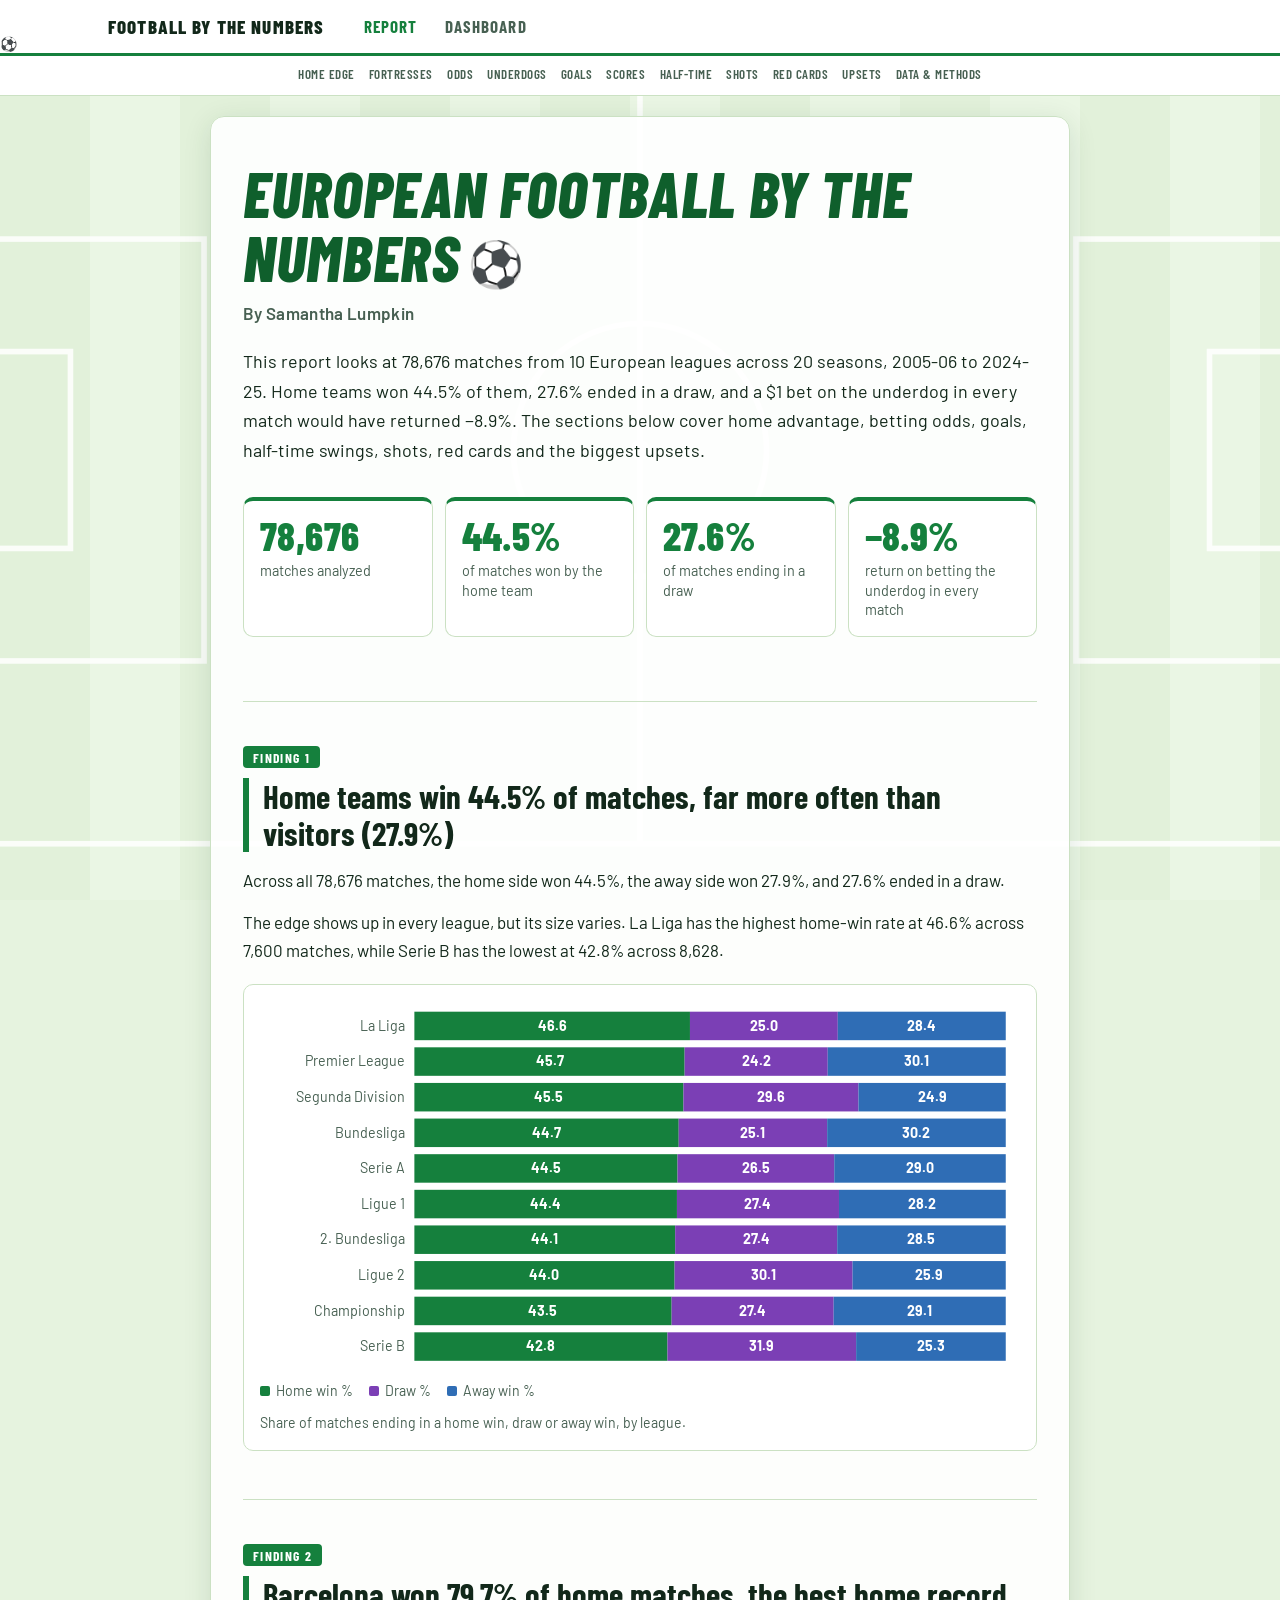
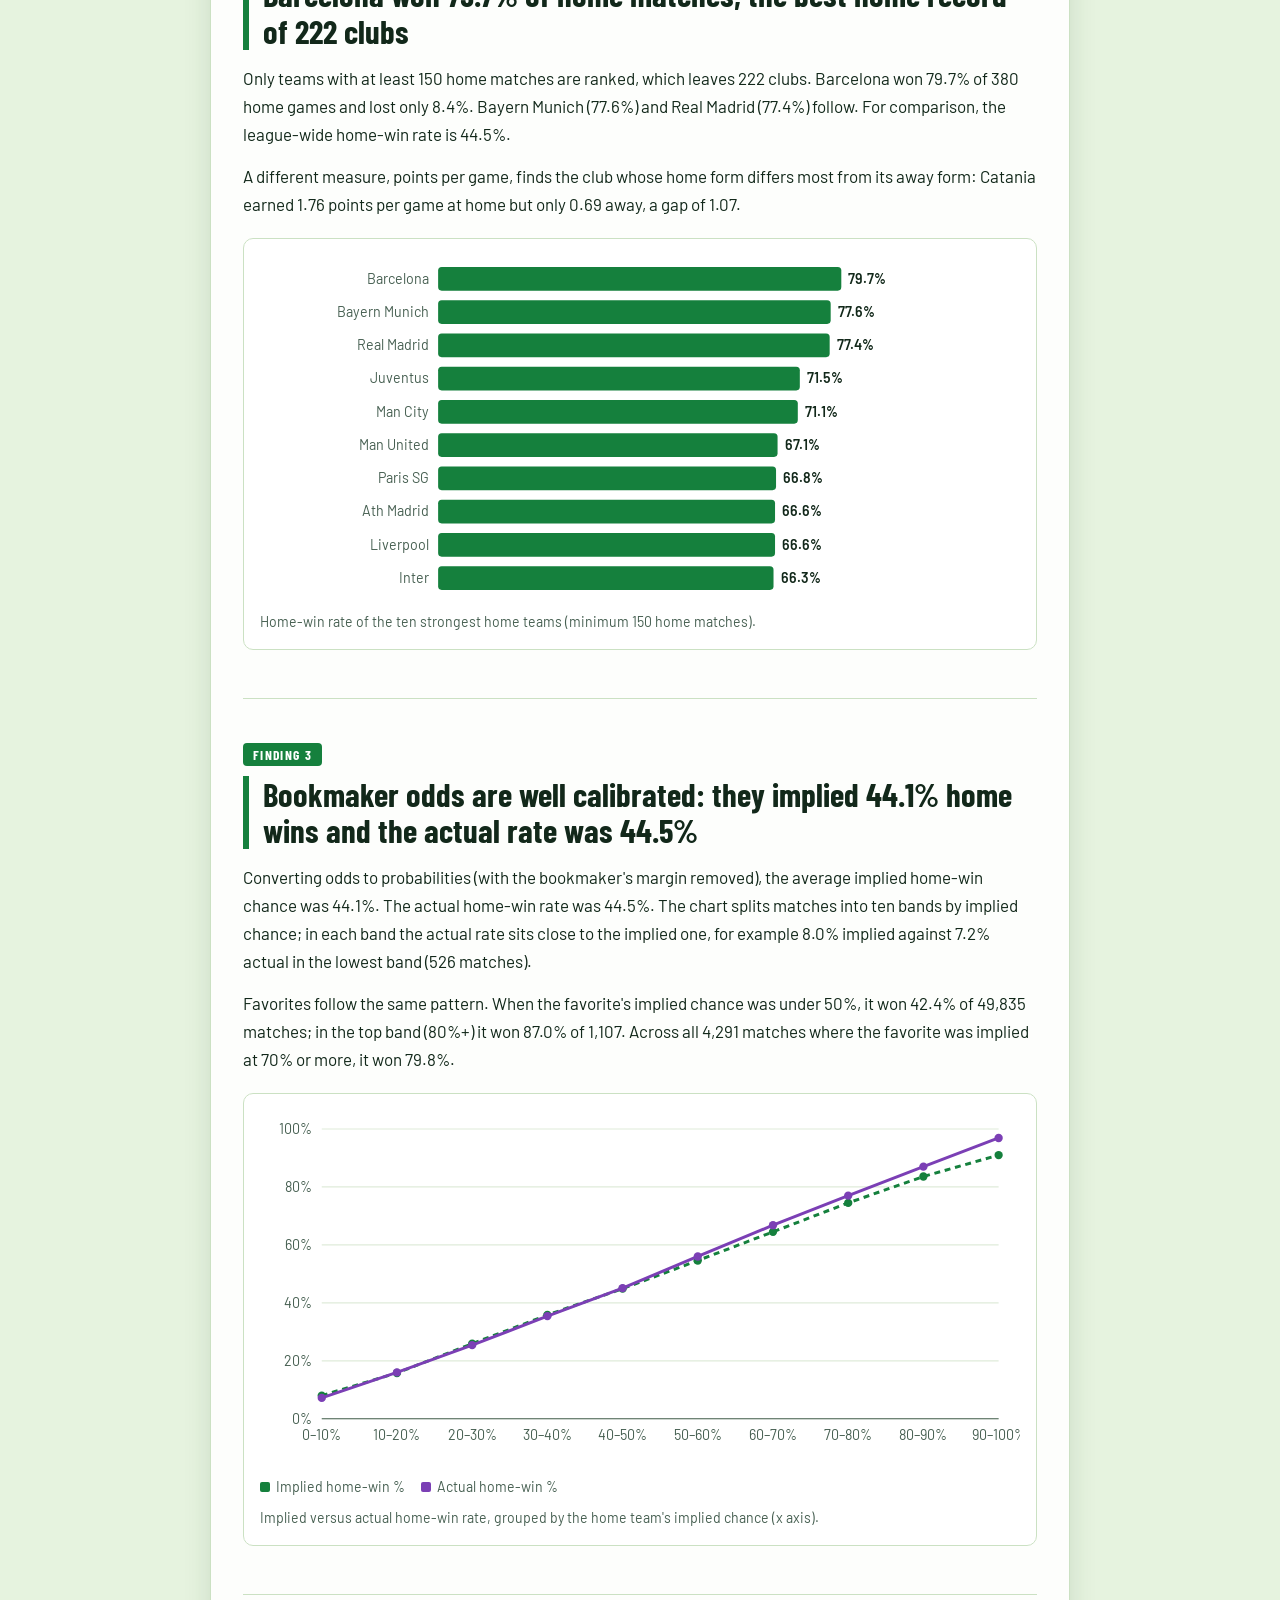
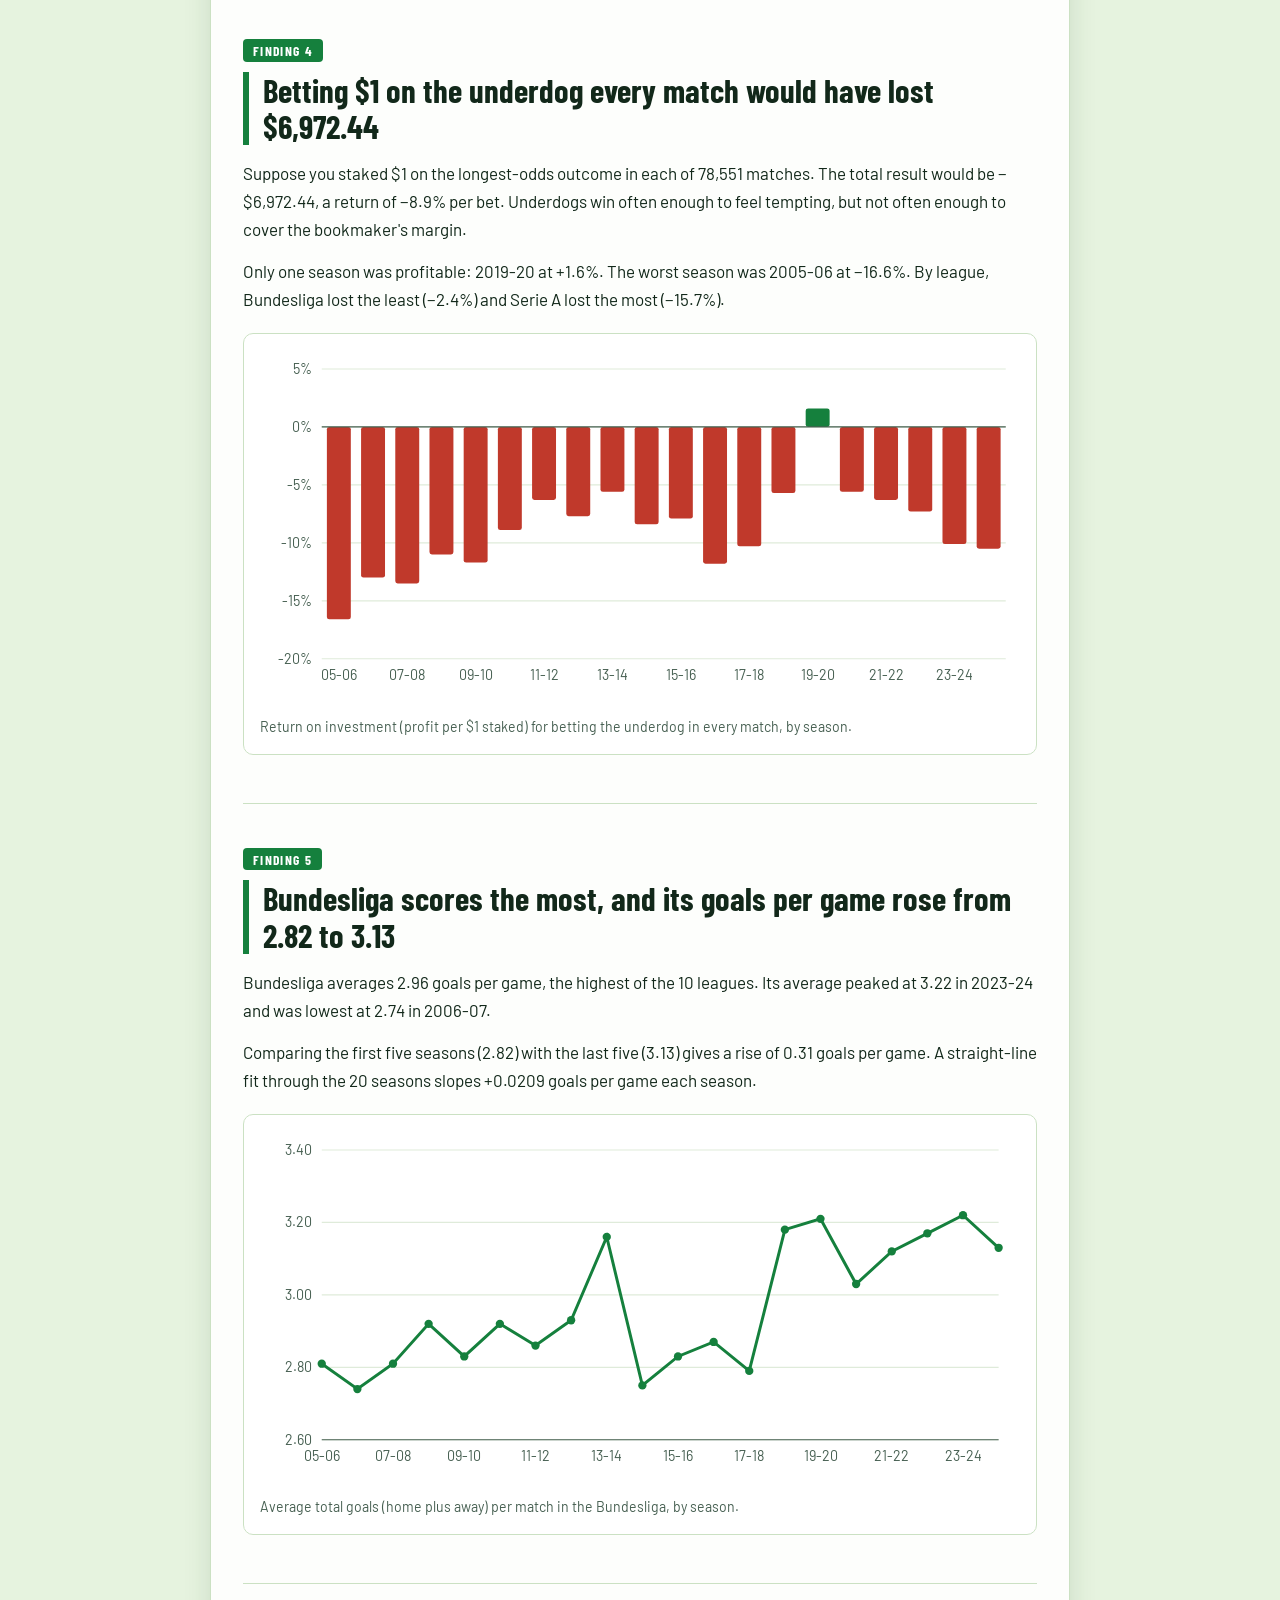
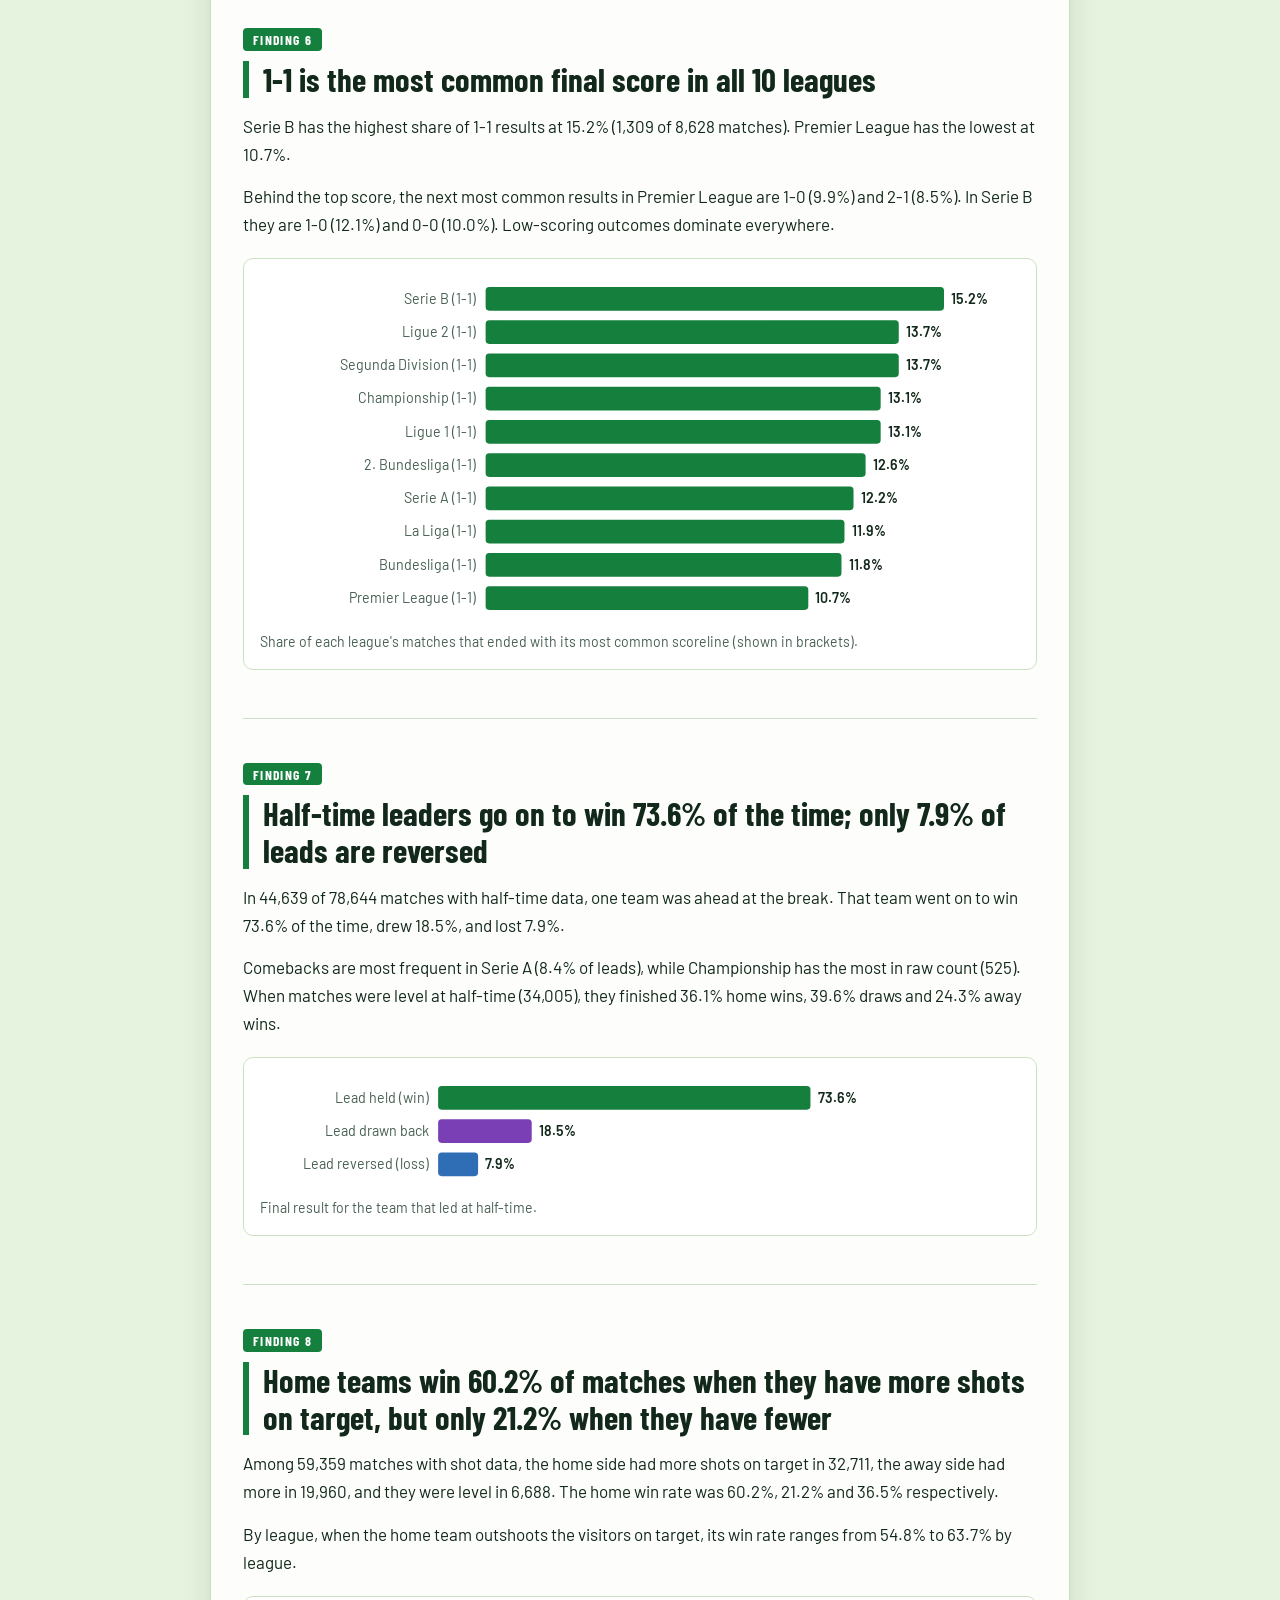
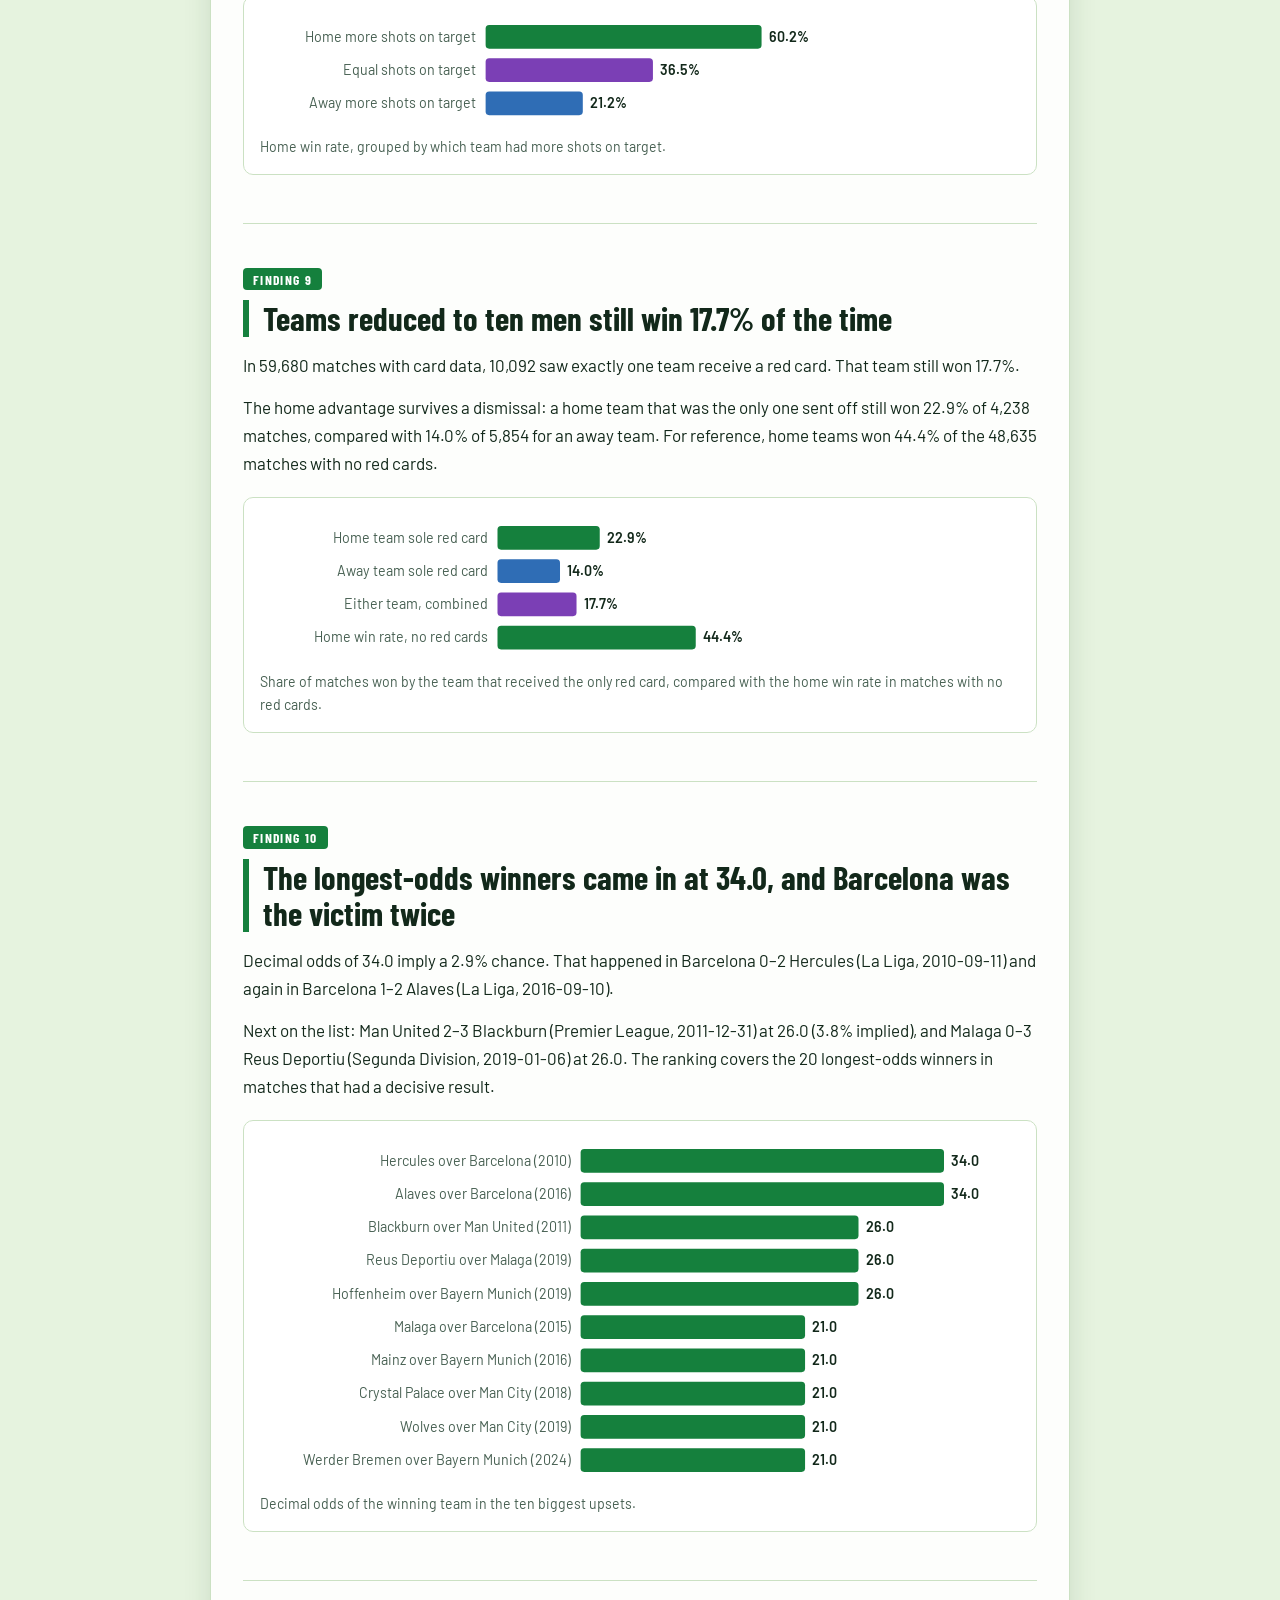
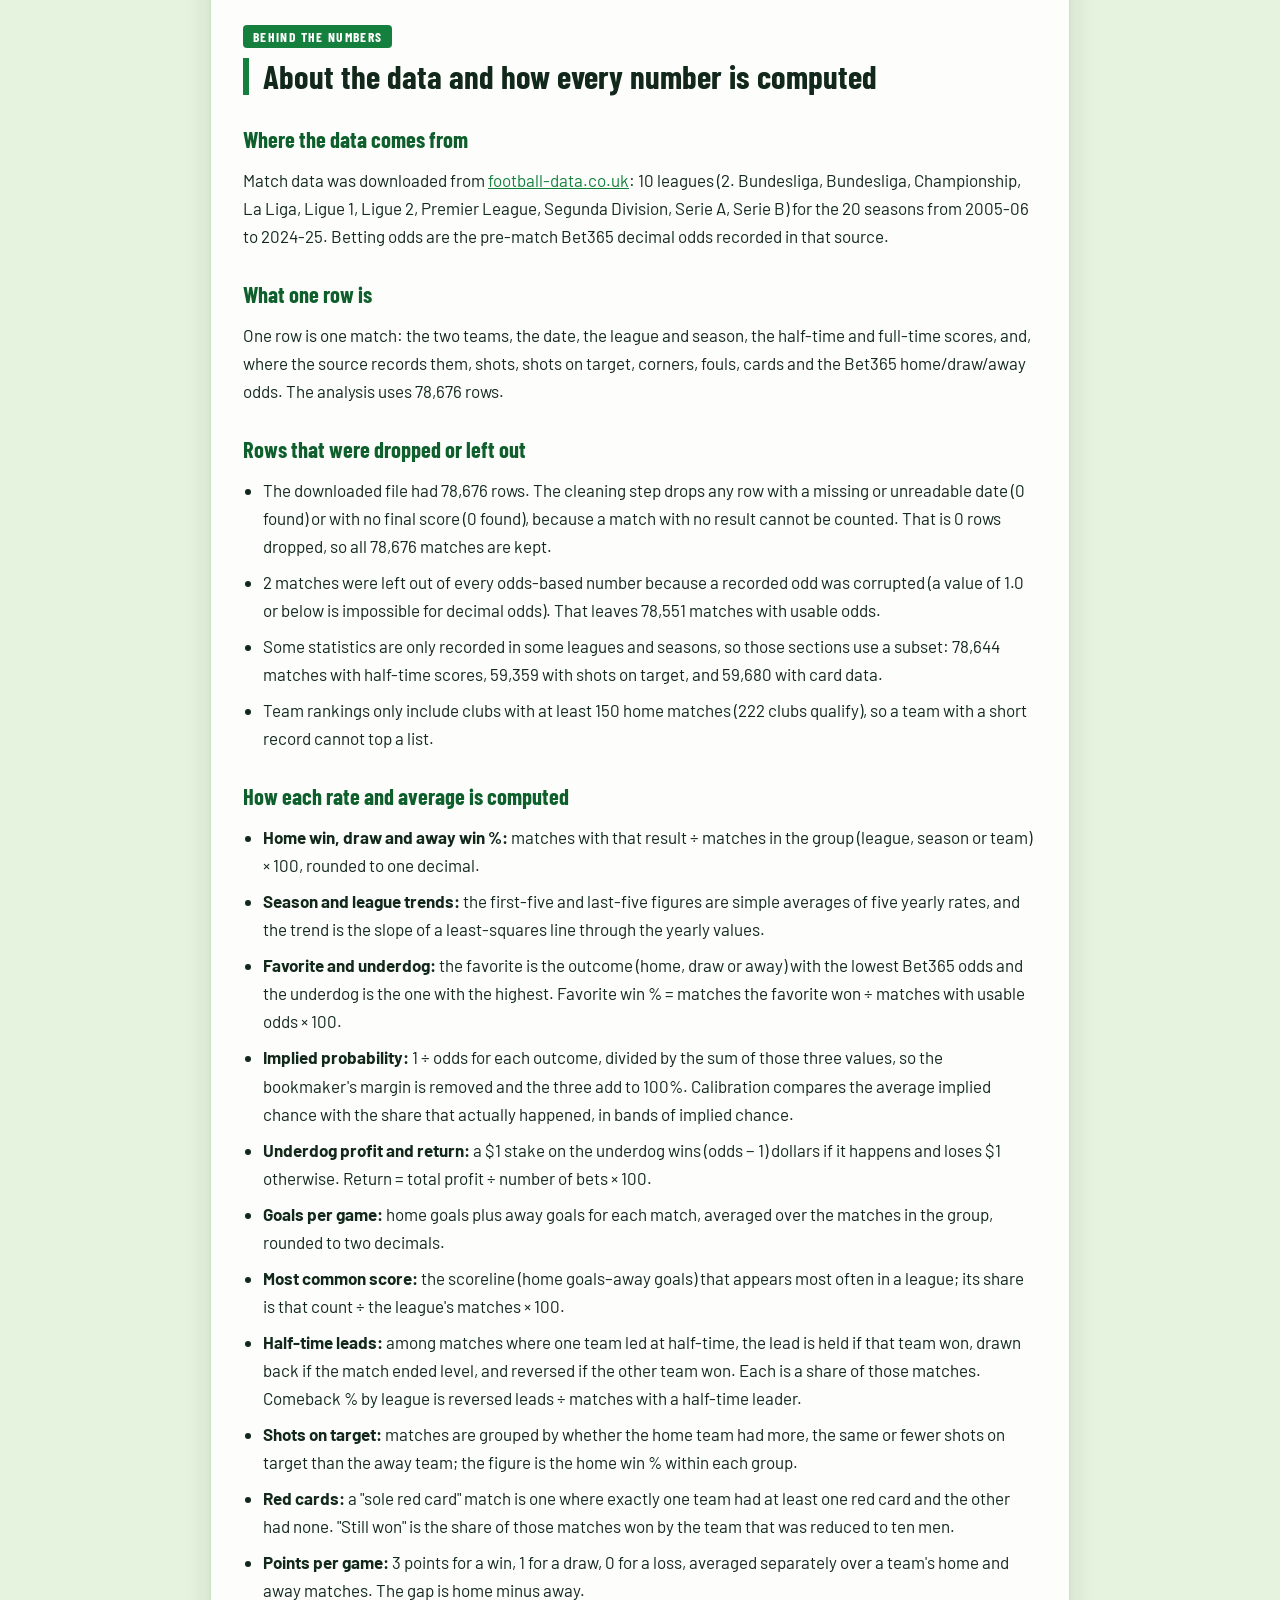
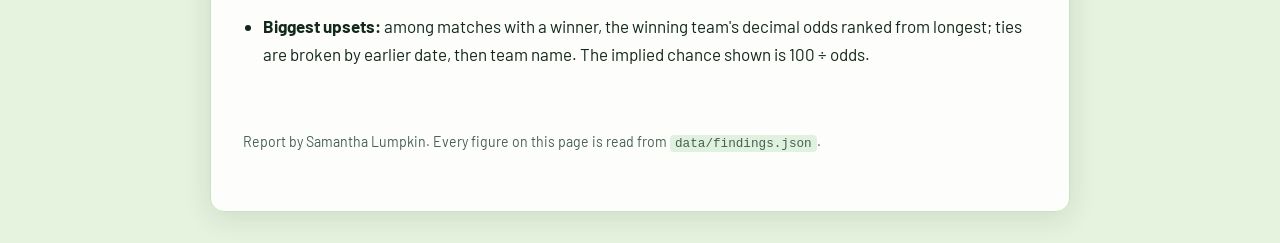
==== commit 4a5c7cd4: "Remove Fading edge and Favorites sections from the report The report now has 10 findings. The sectio" ====
--- a/index.html
+++ b/index.html
@@ -24,9 +24,7 @@
 <nav class="toc" aria-label="Report sections">
   <div class="nav-inner">
     <a href="#home-advantage">Home edge</a>
-    <a href="#fading-edge">Fading edge</a>
     <a href="#fortresses">Fortresses</a>
-    <a href="#favorites">Favorites</a>
     <a href="#calibration">Odds</a>
     <a href="#underdogs">Underdogs</a>
     <a href="#goals">Goals</a>
@@ -54,58 +52,48 @@
     <figure class="chart"><div class="plot"></div><figcaption></figcaption></figure>
   </section>
 
-  <section class="finding" id="fading-edge">
+  <section class="finding" id="fortresses">
     <div class="kicker">Finding 2</div><h2></h2><div class="text"></div>
     <figure class="chart"><div class="plot"></div><figcaption></figcaption></figure>
   </section>
 
-  <section class="finding" id="fortresses">
+  <section class="finding" id="calibration">
     <div class="kicker">Finding 3</div><h2></h2><div class="text"></div>
     <figure class="chart"><div class="plot"></div><figcaption></figcaption></figure>
   </section>
 
-  <section class="finding" id="favorites">
+  <section class="finding" id="underdogs">
     <div class="kicker">Finding 4</div><h2></h2><div class="text"></div>
     <figure class="chart"><div class="plot"></div><figcaption></figcaption></figure>
   </section>
 
-  <section class="finding" id="calibration">
+  <section class="finding" id="goals">
     <div class="kicker">Finding 5</div><h2></h2><div class="text"></div>
     <figure class="chart"><div class="plot"></div><figcaption></figcaption></figure>
   </section>
 
-  <section class="finding" id="underdogs">
+  <section class="finding" id="scores">
     <div class="kicker">Finding 6</div><h2></h2><div class="text"></div>
     <figure class="chart"><div class="plot"></div><figcaption></figcaption></figure>
   </section>
 
-  <section class="finding" id="goals">
+  <section class="finding" id="half-time">
     <div class="kicker">Finding 7</div><h2></h2><div class="text"></div>
     <figure class="chart"><div class="plot"></div><figcaption></figcaption></figure>
   </section>
 
-  <section class="finding" id="scores">
+  <section class="finding" id="shots">
     <div class="kicker">Finding 8</div><h2></h2><div class="text"></div>
     <figure class="chart"><div class="plot"></div><figcaption></figcaption></figure>
   </section>
 
-  <section class="finding" id="half-time">
+  <section class="finding" id="red-cards">
     <div class="kicker">Finding 9</div><h2></h2><div class="text"></div>
     <figure class="chart"><div class="plot"></div><figcaption></figcaption></figure>
   </section>
 
-  <section class="finding" id="shots">
+  <section class="finding" id="upsets">
     <div class="kicker">Finding 10</div><h2></h2><div class="text"></div>
-    <figure class="chart"><div class="plot"></div><figcaption></figcaption></figure>
-  </section>
-
-  <section class="finding" id="red-cards">
-    <div class="kicker">Finding 11</div><h2></h2><div class="text"></div>
-    <figure class="chart"><div class="plot"></div><figcaption></figcaption></figure>
-  </section>
-
-  <section class="finding" id="upsets">
-    <div class="kicker">Finding 12</div><h2></h2><div class="text"></div>
     <figure class="chart"><div class="plot"></div><figcaption></figcaption></figure>
   </section>
 
--- a/style.css
+++ b/style.css
@@ -13,7 +13,7 @@
   --accent-dark: #0f5f2c;
   --accent-soft: #dff2df;
   --c1: #15803d;
-  --c2: #b36b00;
+  --c2: #7b3fb5;
   --c3: #2f6db5;
   --neg: #c0392b;
   --grid: #dfebda;
@@ -37,7 +37,7 @@
     --accent-dark: #86d9ab;
     --accent-soft: #1f3a2a;
     --c1: #4fb37d;
-    --c2: #e0a840;
+    --c2: #b48be0;
     --c3: #6c9fd8;
     --neg: #e0776d;
     --grid: #25382c;
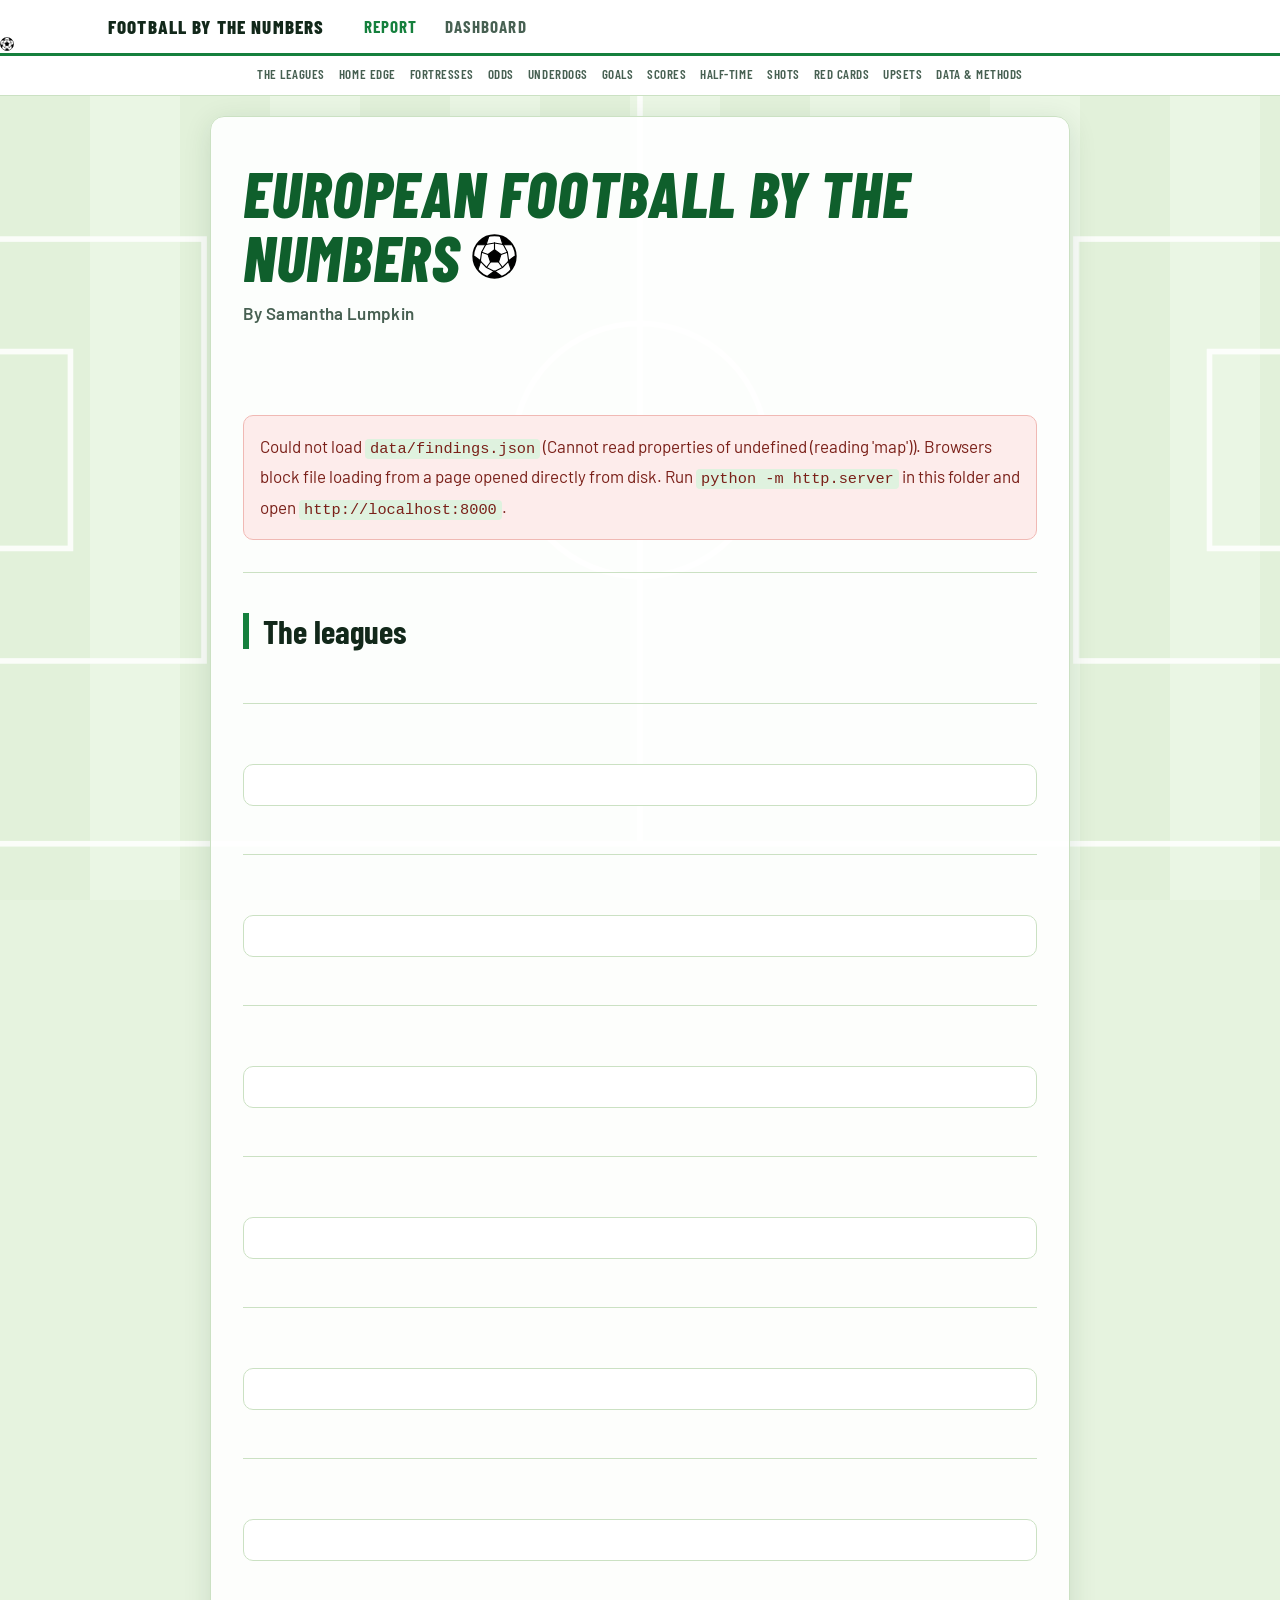
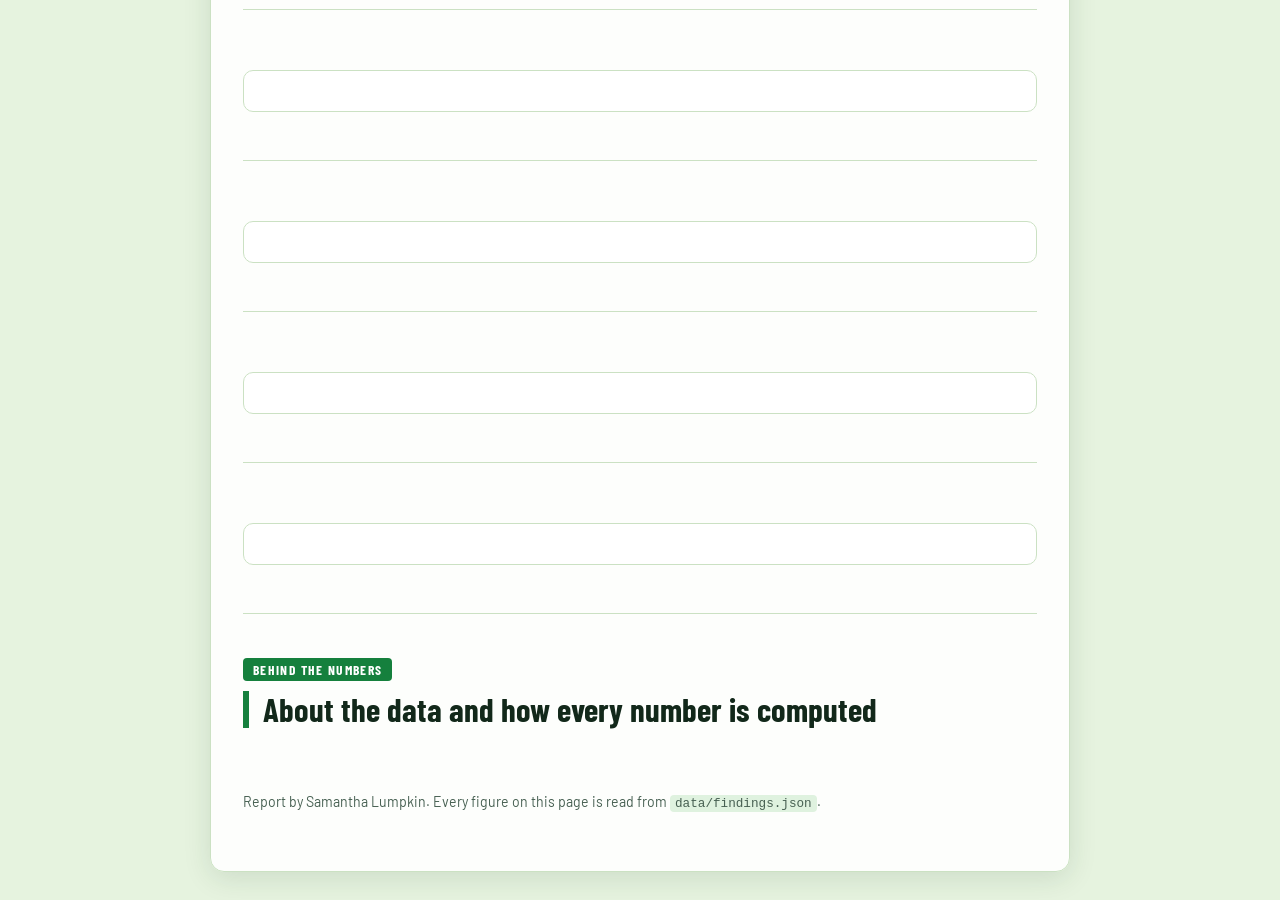
==== commit 96e5b997: "Add The leagues table and drop Finding labels from the report Co-Authored-By: Claude Sonnet 5.5 <nor" ====
--- a/index.html
+++ b/index.html
@@ -23,6 +23,7 @@
 
 <nav class="toc" aria-label="Report sections">
   <div class="nav-inner">
+    <a href="#leagues">The leagues</a>
     <a href="#home-advantage">Home edge</a>
     <a href="#fortresses">Fortresses</a>
     <a href="#calibration">Odds</a>
@@ -47,53 +48,59 @@
 
   <div id="error" class="error" hidden></div>
 
+  <section class="method" id="leagues">
+    <h2>The leagues</h2>
+    <p id="leagues-intro"></p>
+    <div class="table-wrap"><table class="league-table" id="league-table"></table></div>
+  </section>
+
   <section class="finding" id="home-advantage">
-    <div class="kicker">Finding 1</div><h2></h2><div class="text"></div>
+    <h2></h2><div class="text"></div>
     <figure class="chart"><div class="plot"></div><figcaption></figcaption></figure>
   </section>
 
   <section class="finding" id="fortresses">
-    <div class="kicker">Finding 2</div><h2></h2><div class="text"></div>
+    <h2></h2><div class="text"></div>
     <figure class="chart"><div class="plot"></div><figcaption></figcaption></figure>
   </section>
 
   <section class="finding" id="calibration">
-    <div class="kicker">Finding 3</div><h2></h2><div class="text"></div>
+    <h2></h2><div class="text"></div>
     <figure class="chart"><div class="plot"></div><figcaption></figcaption></figure>
   </section>
 
   <section class="finding" id="underdogs">
-    <div class="kicker">Finding 4</div><h2></h2><div class="text"></div>
+    <h2></h2><div class="text"></div>
     <figure class="chart"><div class="plot"></div><figcaption></figcaption></figure>
   </section>
 
   <section class="finding" id="goals">
-    <div class="kicker">Finding 5</div><h2></h2><div class="text"></div>
+    <h2></h2><div class="text"></div>
     <figure class="chart"><div class="plot"></div><figcaption></figcaption></figure>
   </section>
 
   <section class="finding" id="scores">
-    <div class="kicker">Finding 6</div><h2></h2><div class="text"></div>
+    <h2></h2><div class="text"></div>
     <figure class="chart"><div class="plot"></div><figcaption></figcaption></figure>
   </section>
 
   <section class="finding" id="half-time">
-    <div class="kicker">Finding 7</div><h2></h2><div class="text"></div>
+    <h2></h2><div class="text"></div>
     <figure class="chart"><div class="plot"></div><figcaption></figcaption></figure>
   </section>
 
   <section class="finding" id="shots">
-    <div class="kicker">Finding 8</div><h2></h2><div class="text"></div>
+    <h2></h2><div class="text"></div>
     <figure class="chart"><div class="plot"></div><figcaption></figcaption></figure>
   </section>
 
   <section class="finding" id="red-cards">
-    <div class="kicker">Finding 9</div><h2></h2><div class="text"></div>
+    <h2></h2><div class="text"></div>
     <figure class="chart"><div class="plot"></div><figcaption></figcaption></figure>
   </section>
 
   <section class="finding" id="upsets">
-    <div class="kicker">Finding 10</div><h2></h2><div class="text"></div>
+    <h2></h2><div class="text"></div>
     <figure class="chart"><div class="plot"></div><figcaption></figcaption></figure>
   </section>
 
--- a/style.css
+++ b/style.css
@@ -121,12 +121,13 @@
 
 /* A ball rolls along the touchline of the nav bar */
 .nav::after {
-  content: "⚽";
+  content: "";
   position: absolute;
   left: 0;
   bottom: 2px;
-  font-size: 14px;
-  line-height: 1;
+  width: 14px;
+  height: 14px;
+  background: url("img/ball.svg") center / contain no-repeat;
   pointer-events: none;
   animation: roll 18s linear 1s infinite;
 }
@@ -182,11 +183,12 @@
 }
 /* the ball bouncing next to each page title */
 header.hero h1::after, .dash-head h1::after {
-  content: "⚽";
+  content: "";
   display: inline-block;
+  width: 0.7em;
+  height: 0.7em;
   margin-left: 0.2em;
-  font-size: 0.7em;
-  font-style: normal;
+  background: url("img/ball.svg") center / contain no-repeat;
   vertical-align: 0.05em;
   animation: bounce 1.3s cubic-bezier(0.28, 0.84, 0.42, 1) infinite;
 }
@@ -392,3 +394,10 @@
   header.hero h1::after, .dash-head h1::after, .hero .stat { animation: none; }
   .stat, button { transition: none; }
 }
+
+/* ---------- country and league flags ---------- */
+img.flag { width: 18px; height: 12px; vertical-align: -1px; outline: 1px solid rgba(0, 0, 0, 0.25); outline-offset: -1px; }
+svg image { outline: none; }
+.field { position: relative; }
+.field .select-flag { position: absolute; left: 10px; bottom: 14px; pointer-events: none; }
+select.has-flag { padding-left: 36px; }
